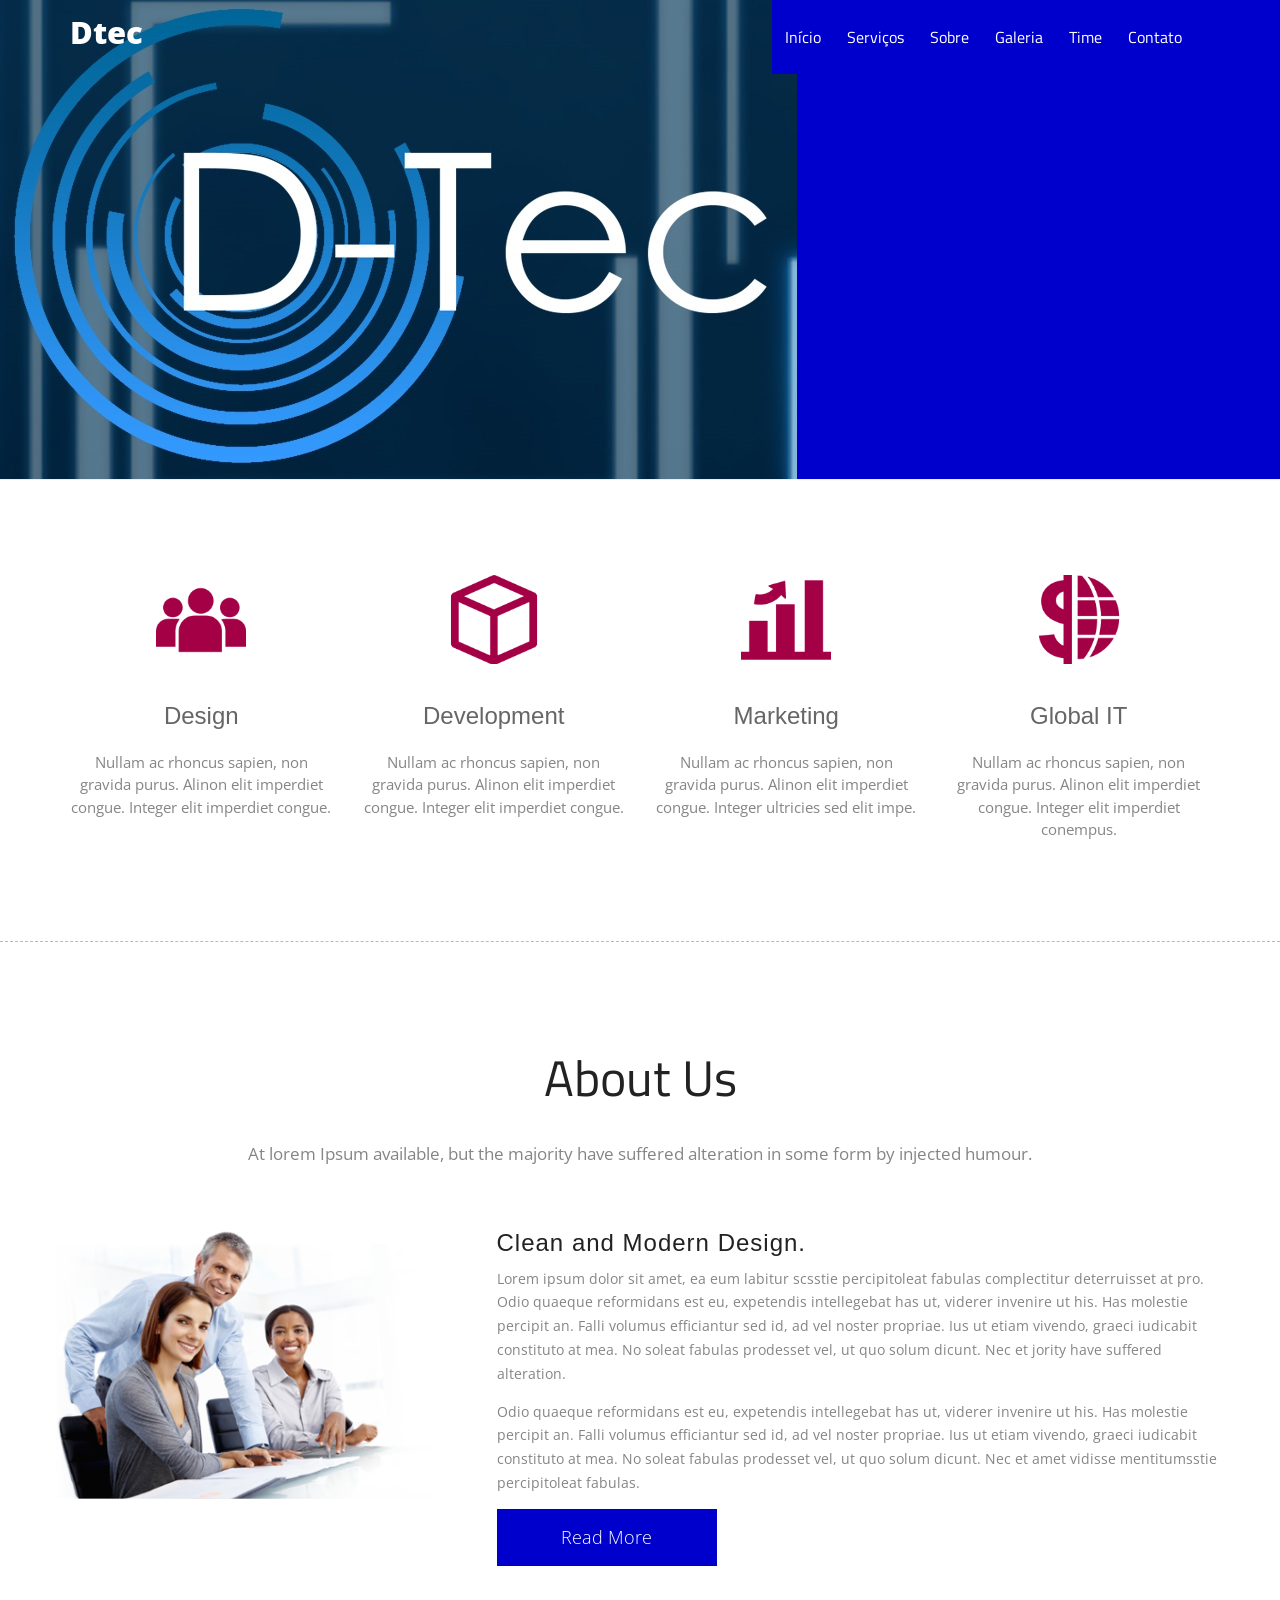
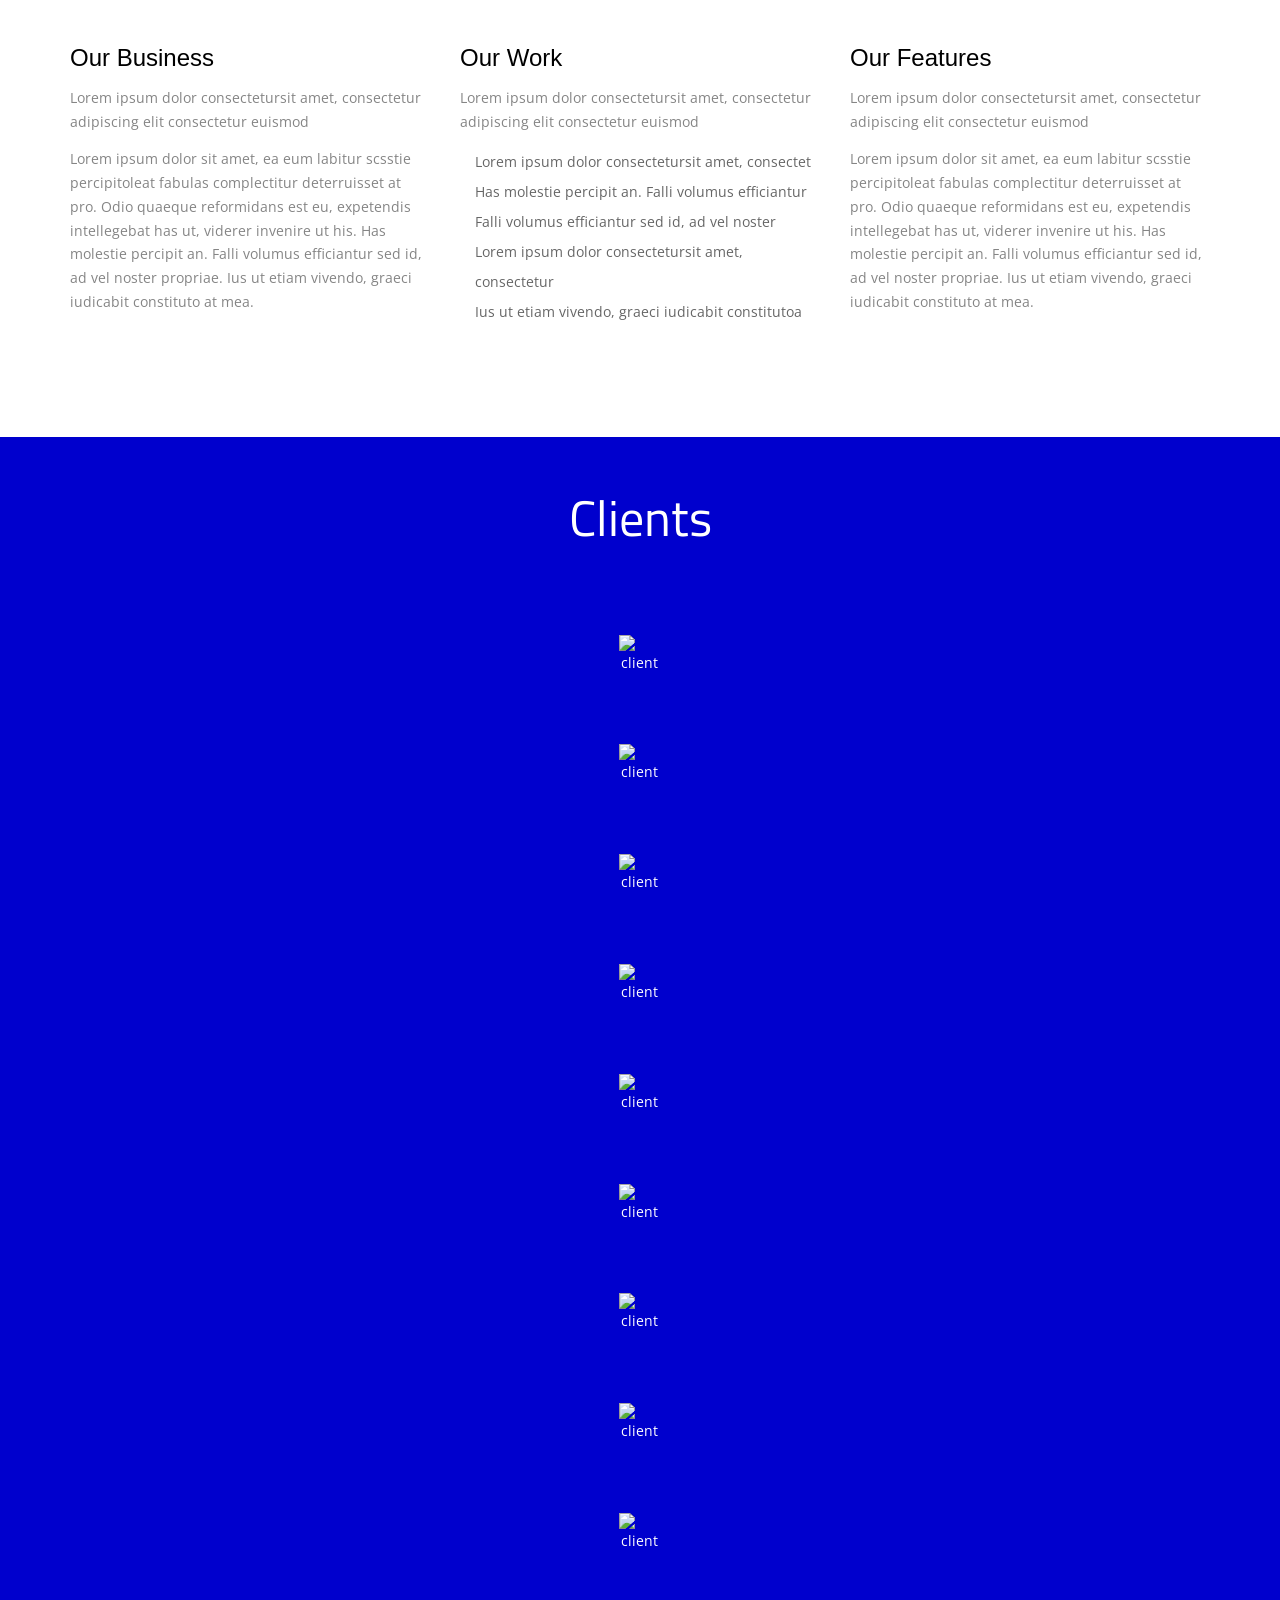
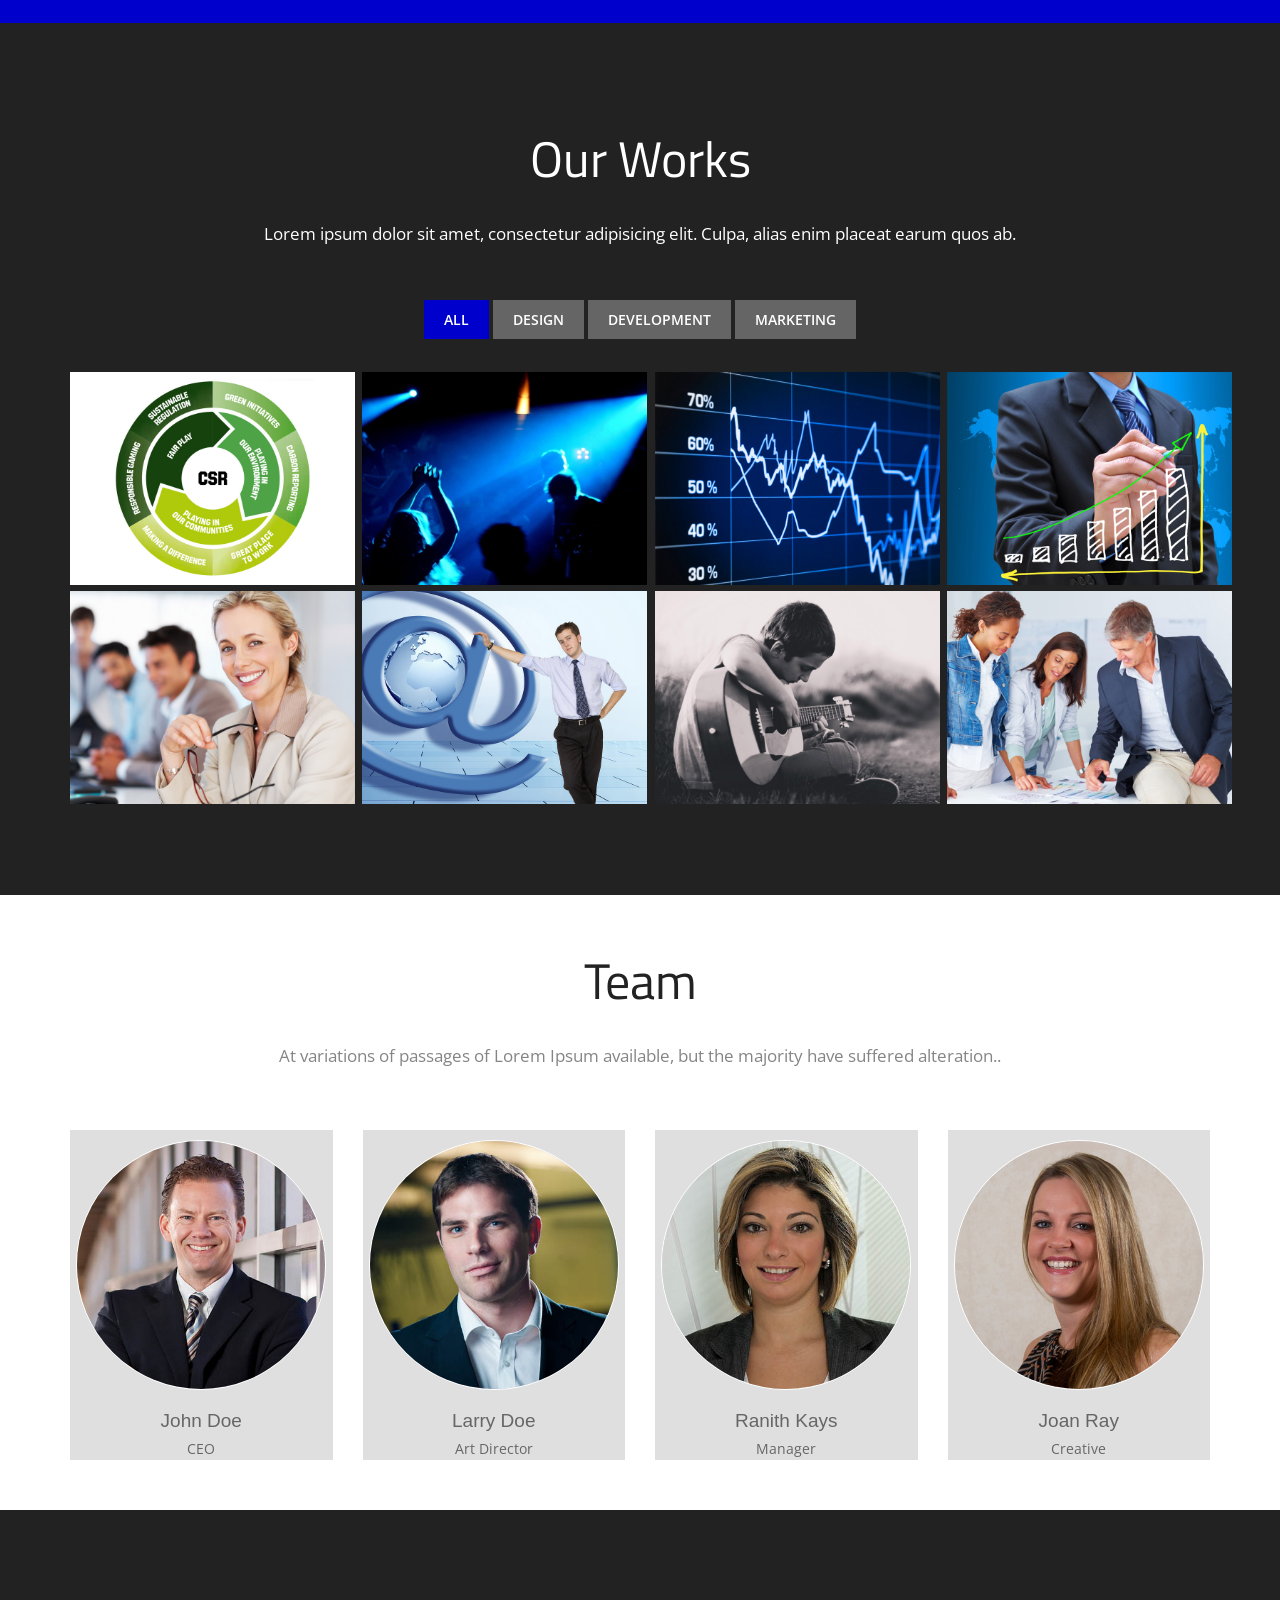
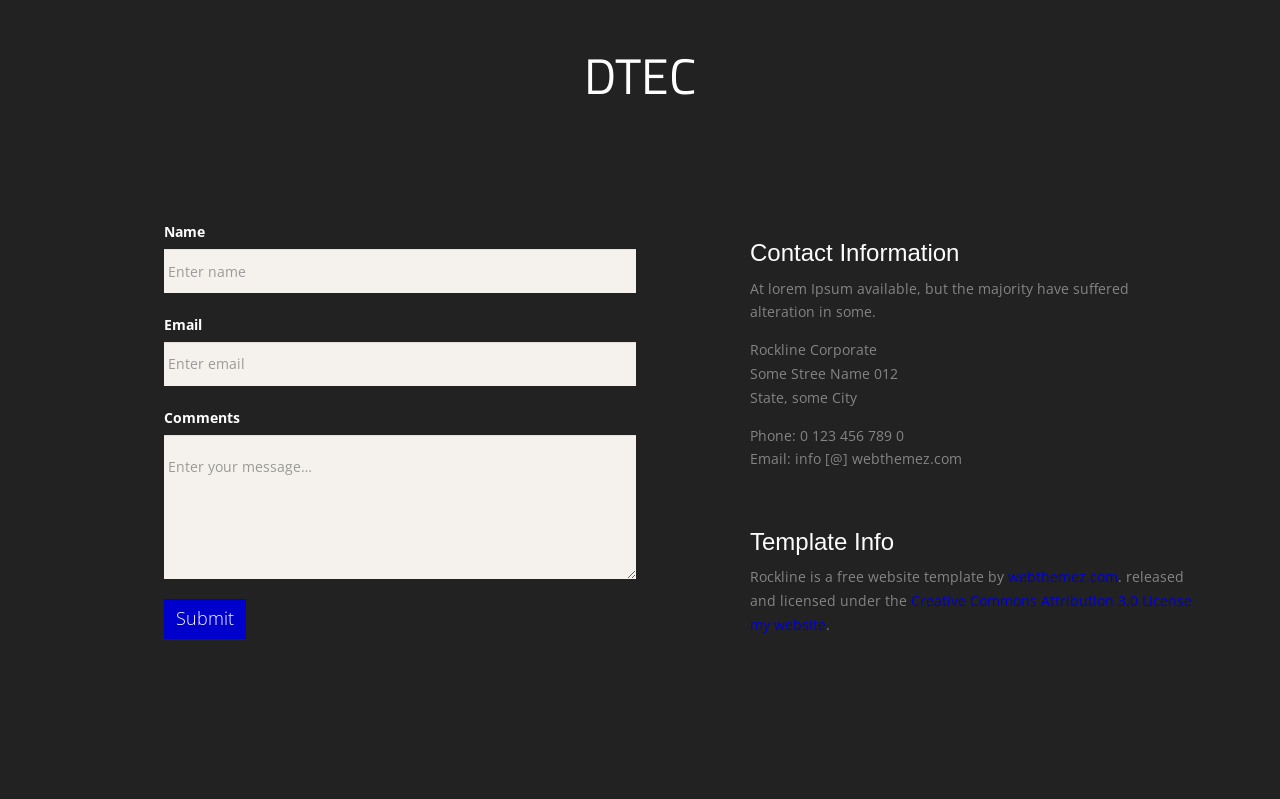
==== index.html @ e5eb0235 "novo site" ====
<!doctype html>
<!--[if IE 7 ]>    <html lang="en-gb" class="isie ie7 oldie no-js"> <![endif]-->
<!--[if IE 8 ]>    <html lang="en-gb" class="isie ie8 oldie no-js"> <![endif]-->
<!--[if IE 9 ]>    <html lang="en-gb" class="isie ie9 no-js"> <![endif]-->
<!--[if (gt IE 9)|!(IE)]><!-->
<html lang="en-gb" class="no-js">
<!--<![endif]-->
<head>
<meta charset="utf-8">
<meta name="viewport" content="width=device-width, initial-scale=1, maximum-scale=1">

<title>Dtec</title>
<meta name="description" content="">
<link rel="stylesheet" href="css/bootstrap.min.css" />
<link rel="stylesheet" type="text/css" href="css/isotope.css" media="screen" />
<link rel="stylesheet" href="js/fancybox/jquery.fancybox.css" type="text/css" media="screen" />
<link href="css/animate.css" rel="stylesheet" media="screen">
<link href="flexslider/flexslider.css" rel="stylesheet" />
<link href="js/owl-carousel/owl.carousel.css" rel="stylesheet">
<link rel="stylesheet" href="css/styles.css" />
<!-- Font Awesome -->
<link href="font/css/font-awesome.min.css" rel="stylesheet">
</head>

<body>
<header class="header">
  <div class="container">
    <nav class="navbar navbar-inverse" role="navigation">
      <div class="navbar-header">
        <button type="button" id="nav-toggle" class="navbar-toggle" data-toggle="collapse" data-target="#main-nav"> <span class="sr-only">Toggle navigation</span> <span class="icon-bar"></span> <span class="icon-bar"></span> <span class="icon-bar"></span> </button>
        <a href="#" class="navbar-brand scroll-top logo  animated bounceInLeft"><b><i>Dtec</i></b></a> </div>
      <div id="main-nav" class="collapse navbar-collapse">
        <ul class="nav navbar-nav" id="mainNav">
          <li class="active" id="firstLink"><a href="#home" class="scroll-link">Início</a></li>
          <li><a href="#services" class="scroll-link">Serviços</a></li>
          <li><a href="#aboutUs" class="scroll-link">Sobre</a></li>
          <li><a href="#work" class="scroll-link">Galeria</a></li>
          <li><a href="#team" class="scroll-link">Time</a></li>
          <li><a href="#contactUs" class="scroll-link">Contato</a></li>
        </ul>
      </div>
      <!--/.navbar-collapse--> 
    </nav>
    <!--/.navbar--> 
  </div>
  <!--/.container--> 
</header>
<!--/.header-->
<div id="#top"></div>
<section id="home">
  <div class="banner-container"> 
  <!-- Slider -->
        <div id="main-slider" class="flexslider">
            <ul class="slides">
              <li>
                <img src="images/dtec.jpg" alt="" class="imagem"/>
              </li>
            </ul>
        </div>
	<!-- end slider -->
  </div>
  <div class="container hero-text2">
  <h3>Lorem ipsum dolor sit amet, ea eum labitur scsstie percipitoleat<br/> fabulas complectitur deterruisset at pro</h3>
  </div>
</section>
<section id="services" class="page-section colord">
  <div class="container">
    <div class="row"> 
      <!-- item -->
      <div class="col-md-3 text-center"> <i class="circle"><img src="images/1.png" alt="" /></i>
        <h3>Design</h3>
        <p>Nullam ac rhoncus sapien, non gravida purus. Alinon elit imperdiet congue. Integer elit imperdiet congue.</p>
      </div>
      <div class="col-md-3 text-center"><i class="circle"> <img src="images/2.png" alt="" /></i>
        <h3>Development</h3>
        <p>Nullam ac rhoncus sapien, non gravida purus. Alinon elit imperdiet congue. Integer elit imperdiet congue.</p>
      </div>
      <div class="col-md-3 text-center"><i class="circle"> <img src="images/3.png" alt="" /></i>
        <h3>Marketing</h3>
        <p>Nullam ac rhoncus sapien, non gravida purus. Alinon elit imperdiet congue. Integer ultricies sed elit impe.</p>
      </div>
      <div class="col-md-3 text-center"><i class="circle"> <img src="images/4.png" alt="" /></i>
        <h3>Global IT</h3>
        <p>Nullam ac rhoncus sapien, non gravida purus. Alinon elit imperdiet congue. Integer elit imperdiet conempus.</p>
      </div>
      <!-- end:--> 
    </div>
  </div>
  <!--/.container--> 
</section>
<section id="aboutUs">
  <div class="container">
    <div class="heading text-center"> 
      <!-- Heading -->
      <h2>About Us</h2>
      <p>At lorem Ipsum available, but the majority have suffered alteration in some form by injected humour.</p>
    </div>
    <div class="row feature design">
      <div class="area1 columns right">
        <h3>Clean and Modern Design.</h3>
        <p>Lorem ipsum dolor sit amet, ea eum labitur scsstie percipitoleat fabulas complectitur deterruisset at pro. Odio quaeque reformidans est eu, expetendis intellegebat has ut, viderer invenire ut his. Has molestie percipit an. Falli volumus efficiantur sed id, ad vel noster propriae. Ius ut etiam vivendo, graeci iudicabit constituto at mea. No soleat fabulas prodesset vel, ut quo solum dicunt.
          Nec et jority have suffered alteration. </p>
        <p>Odio quaeque reformidans est eu, expetendis intellegebat has ut, viderer invenire ut his. Has molestie percipit an. Falli volumus efficiantur sed id, ad vel noster propriae. Ius ut etiam vivendo, graeci iudicabit constituto at mea. No soleat fabulas prodesset vel, ut quo solum dicunt.
          Nec et amet vidisse mentitumsstie percipitoleat fabulas. </p>
          <a href="#" class="btn">Read More</a> 
      </div>
      <div class="area2 columns feature-media left"> <img src="images/feature-img-1.png" alt="" width="100%"> </div>
    </div>
    <div class="row dataTxt">	
						<div class="col-md-4 col-sm-6">
							<h4>Our Business</h4>
							<p>Lorem ipsum dolor consectetursit amet, consectetur adipiscing elit consectetur euismod </p>
                            <p>Lorem ipsum dolor sit amet, ea eum labitur scsstie percipitoleat fabulas complectitur deterruisset at pro. Odio quaeque reformidans est eu, expetendis intellegebat has ut, viderer invenire ut his. Has molestie percipit an. Falli volumus efficiantur sed id, ad vel noster propriae. Ius ut etiam vivendo, graeci iudicabit constituto at mea.</p>
							
							<br>
						</div>
						
						<div class="col-md-4 col-sm-6">
							
							<h4>Our Work</h4>
							<p>Lorem ipsum dolor consectetursit amet, consectetur adipiscing elit consectetur euismod </p>
                            <ul class="listArrow">
								<li>Lorem ipsum dolor consectetursit amet, consectet</li>
								<li>Has molestie percipit an. Falli volumus efficiantur</li>
								<li>Falli volumus efficiantur sed id, ad vel noster</li>
								<li>Lorem ipsum dolor consectetursit amet, consectetur</li>
								<li>Ius ut etiam vivendo, graeci iudicabit constitutoa</li>
							</ul> 
							</div>
						
							<div class="col-md-4 col-sm-6">
							<h4>Our Features</h4>
							<p>Lorem ipsum dolor consectetursit amet, consectetur adipiscing elit consectetur euismod </p>
                            <p>Lorem ipsum dolor sit amet, ea eum labitur scsstie percipitoleat fabulas complectitur deterruisset at pro. Odio quaeque reformidans est eu, expetendis intellegebat has ut, viderer invenire ut his. Has molestie percipit an. Falli volumus efficiantur sed id, ad vel noster propriae. Ius ut etiam vivendo, graeci iudicabit constituto at mea.</p>
							
							<br>
						</div>
						
					</div>
  </div>
</section>
<section id="clients">
  <div id="demo" class="clients">
    <div class="container">
      <div class="heading text-center">
        <h2>Clients</h2>
      </div>
      <div class="row">
        <div class="col-md-12">
          <div class="customNavigation"> <a class="prev"><i class="fa fa-chevron-circle-left"></i></a> <a class="next"><i class="fa fa-chevron-circle-right"></i></a> </div>
          <div id="owl-demo" class="owl-carousel">
            <div class="item"> <span class="helper"> <img src="images/clients/client-1.png" alt="client" /></span> </div>
            <div class="item"> <span class="helper"> <img src="images/clients/client-2.png" alt="client" /></span> </div>
            <div class="item"> <span class="helper"> <img src="images/clients/client-3.png" alt="client" /></span> </div>
            <div class="item"> <span class="helper"> <img src="images/clients/client-4.png" alt="client" /></span> </div>
            <div class="item"> <span class="helper"> <img src="images/clients/client-5.png" alt="client" /></span> </div>
            <div class="item"> <span class="helper"> <img src="images/clients/client-6.png" alt="client" /></span> </div>
            <div class="item"> <span class="helper"> <img src="images/clients/client-7.png" alt="client" /></span> </div>
            <div class="item"> <span class="helper"> <img src="images/clients/client-8.png" alt="client" /></span> </div>
            <div class="item"> <span class="helper"> <img src="images/clients/client-9.png" alt="client" /></span> </div>
          </div>
        </div>
      </div>
    </div>
  </div>
</section>
<section id="work" class="page-section page">
  <div class="container text-center">
    <div class="heading">
      <h2>Our Works</h2>
      <p>Lorem ipsum dolor sit amet, consectetur adipisicing elit. Culpa, alias enim placeat earum quos ab.</p>
    </div>
    <div class="row">
      <div class="col-md-12">
        <div id="portfolio">
          <ul class="filters list-inline">
            <li> <a class="active" data-filter="*" href="#">All</a> </li>
            <li> <a data-filter=".photography" href="#">Design</a> </li>
            <li> <a data-filter=".branding" href="#">Development</a> </li>
            <li> <a data-filter=".web" href="#">Marketing</a> </li>
          </ul>
          <ul class="items list-unstyled clearfix animated fadeInRight showing" data-animation="fadeInRight" style="position: relative; height: 438px;">
            <li class="item branding" style="position: absolute; left: 0px; top: 0px;"> <a href="images/work/1.jpg" class="fancybox"> <img src="images/work/1.jpg" alt="">
              <div class="overlay"> <span>Etiam porta</span> </div>
              </a> </li>
            <li class="item photography" style="position: absolute; left: 292px; top: 0px;"> <a href="images/work/2.jpg" class="fancybox"> <img src="images/work/2.jpg" alt="">
              <div class="overlay"> <span>Lorem ipsum</span> </div>
              </a> </li>
            <li class="item branding" style="position: absolute; left: 585px; top: 0px;"> <a href="images/work/3.jpg" class="fancybox"> <img src="images/work/3.jpg" alt="">
              <div class="overlay"> <span>Vivamus quis</span> </div>
              </a> </li>
            <li class="item photography" style="position: absolute; left: 877px; top: 0px;"> <a href="images/work/4.jpg" class="fancybox"> <img src="images/work/4.jpg" alt="">
              <div class="overlay"> <span>Donec ac tellus</span> </div>
              </a> </li>
            <li class="item photography" style="position: absolute; left: 0px; top: 219px;"> <a href="images/work/5.jpg" class="fancybox"> <img src="images/work/5.jpg" alt="">
              <div class="overlay"> <span>Etiam volutpat</span> </div>
              </a> </li>
            <li class="item web" style="position: absolute; left: 292px; top: 219px;"> <a href="images/work/6.jpg" class="fancybox"> <img src="images/work/6.jpg" alt="">
              <div class="overlay"> <span>Donec congue </span> </div>
              </a> </li>
            <li class="item photography" style="position: absolute; left: 585px; top: 219px;"> <a href="images/work/7.jpg" class="fancybox"> <img src="images/work/7.jpg" alt="">
              <div class="overlay"> <span>Nullam a ullamcorper diam</span> </div>
              </a> </li>
            <li class="item web" style="position: absolute; left: 877px; top: 219px;"> <a href="images/work/8.jpg" class="fancybox"> <img src="images/work/8.jpg" alt="">
              <div class="overlay"> <span>Etiam consequat</span> </div>
              </a> </li>
          </ul>
        </div>
      </div>
    </div>
  </div>
</section>
<section id="team" class="page-section">
  <div class="container">
    <div class="heading text-center"> 
      <!-- Heading -->
      <h2>Team</h2>
      <p>At variations of passages of Lorem Ipsum available, but the majority have suffered alteration..</p>
    </div>
    <!-- Team Member's Details -->
    <div class="team-content">
      <div class="row">
        <div class="col-md-3 col-sm-6 col-xs-6"> 
          <!-- Team Member -->
          <div class="team-member pDark"> 
            <!-- Image Hover Block -->
            <div class="member-img"> 
              <!-- Image  --> 
              <img class="img-responsive" src="images/photo-1.jpg" alt=""> </div>
            <!-- Member Details -->
            <h4>John Doe</h4>
            <!-- Designation --> 
            <span class="pos">CEO</span>
            <div class="team-socials"> <a href="#"><i class="fa fa-facebook"></i></a> <a href="#"><i class="fa fa-google-plus"></i></a> <a href="#"><i class="fa fa-twitter"></i></a> </div>
          </div>
        </div>
        <div class="col-md-3 col-sm-6 col-xs-6"> 
          <!-- Team Member -->
          <div class="team-member pDark"> 
            <!-- Image Hover Block -->
            <div class="member-img"> 
              <!-- Image  --> 
              <img class="img-responsive" src="images/photo-2.jpg" alt=""> </div>
            <!-- Member Details -->
            <h4>Larry Doe</h4>
            <!-- Designation --> 
            <span class="pos">Art Director</span>
            <div class="team-socials"> <a href="#"><i class="fa fa-facebook"></i></a> <a href="#"><i class="fa fa-google-plus"></i></a>  </div>
          </div>
        </div>
        <div class="col-md-3 col-sm-6 col-xs-6"> 
          <!-- Team Member -->
          <div class="team-member pDark"> 
            <!-- Image Hover Block -->
            <div class="member-img"> 
              <!-- Image  --> 
              <img class="img-responsive" src="images/photo-3.jpg" alt=""> </div>
            <!-- Member Details -->
            <h4>Ranith Kays</h4>
            <!-- Designation --> 
            <span class="pos">Manager</span>
            <div class="team-socials"> <a href="#"><i class="fa fa-facebook"></i></a> <a href="#"><i class="fa fa-google-plus"></i></a> <a href="#"><i class="fa fa-twitter"></i></a> </div>
          </div>
        </div>
        <div class="col-md-3 col-sm-6 col-xs-6"> 
          <!-- Team Member -->
          <div class="team-member pDark"> 
            <!-- Image Hover Block -->
            <div class="member-img"> 
              <!-- Image  --> 
              <img class="img-responsive" src="images/photo-4.jpg" alt=""> </div>
            <!-- Member Details -->
            <h4>Joan Ray</h4>
            <!-- Designation --> 
            <span class="pos">Creative</span>
            <div class="team-socials"> <a href="#"><i class="fa fa-facebook"></i></a> <a href="#"><i class="fa fa-google-plus"></i></a> <a href="#"><i class="fa fa-twitter"></i></a> </div>
          </div>
        </div>
      </div>
    </div>
  </div>
  <!--/.container--> 
</section>
<section id="contactUs" class="contact-parlex">
  <div class="parlex-back">
    <div class="container">
      <div class="row">
        <div class="heading text-center"> 
          <!-- Heading -->
          <h2>DTEC</h2>
          <p></p>
        </div>
      </div>
      <div class="row mrgn30">
          <div class="col-sm-7">
            <div class="form-group">
              <label for="name">Name</label>
              <input type="text" class="form-control" name="name" id="name" placeholder="Enter name" title="Please enter your name (at least 2 characters)">
            </div>
            <div class="form-group">
              <label for="email">Email</label>
              <input type="email" class="form-control" name="email" id="email" placeholder="Enter email" title="Please enter a valid email address">
            </div>
            <div class="form-group">
              <label for="comments">Comments</label>
              <textarea name="comment" class="form-control" id="comments" cols="3" rows="5" placeholder="Enter your message…" title="Please enter your message (at least 10 characters)"></textarea>
              <button name="submit" type="submit" class="btn btn-lg btn-primary" id="submit">Submit</button>
            </div>
            <div class="result"></div>
          </div>
         <aside class="col-md-5">

            <h3>Contact Information</h3>

            <p>At lorem Ipsum available, but the majority have suffered alteration in some.</p>

            <p>
            Rockline Corporate <br />
            Some Stree Name 012 <br />
            State, some City
            </p>

            <p>
            Phone: 0 123 456 789 0 <br />
            Email: info [@] webthemez.com
            </p><br />

            <h3>Template Info</h3>

            <p>Rockline is a free website template by <a href="http://www.webthemez.com/">webthemez.com</a>.  
		      released and licensed under the <a href="http://creativecommons.org/licenses/by/3.0/" rel="license">
		      Creative Commons Attribution 3.0 License</a> 
		      <a href="http://www.webthemez.com/">my website</a>.
            </p>

         </aside>
      </div>
    </div>
  </div>
</section>
<a href="#top" class="topHome"><i class="fa fa-chevron-up fa-2x"></i></a> 

<!--[if lte IE 8]><script src="//ajax.googleapis.com/ajax/libs/jquery/1.11.0/jquery.min.js"></script><![endif]--> 
<script src="js/modernizr-latest.js"></script> 
<script src="js/jquery-1.8.2.min.js" type="text/javascript"></script> 
<script src="js/bootstrap.min.js" type="text/javascript"></script> 
<script src="js/jquery.isotope.min.js" type="text/javascript"></script> 
<script src="js/fancybox/jquery.fancybox.pack.js" type="text/javascript"></script> 
<script src="js/jquery.nav.js" type="text/javascript"></script> 
<script src="http://maps.google.com/maps/api/js?sensor=true" type="text/javascript"></script>
<script src="js/gmaps.js"></script>
<script src="js/jquery.fittext.js"></script> 
<script src="js/waypoints.js"></script> 
<script src="flexslider/jquery.flexslider.js"></script>
<script src="js/custom.js" type="text/javascript"></script> 
<script src="js/owl-carousel/owl.carousel.js"></script>
</body>
</html>
---- css/styles.css ----
/*
Author URI: http://webthemez.com/
*/

@import url(http://fonts.googleapis.com/css?family=Open+Sans:400,700,600);
@import url(http://fonts.googleapis.com/css?family=Titillium+Web:400,700);
* {
	margin: 0;
	padding: 0;
	font-family: 'Open Sans', sans-serif;
}
body {
	height: 100%;
	font-family: 'Open Sans', sans-serif;
	font-size: 14px;
	line-height: 1.7;
	color: #666666;
	-webkit-font-smoothing: antialiased;
	-webkit-text-size-adjust: 100%;
	background: #fff;
	transition: all 0.3s linear;
	-webkit-transition: all 0.3s linear;
	-moz-transition: all 0.3s linear;
	-o-transition: all 0.3s linear;
}

.imagem{
	background: url(../imagens/corpo/imagen.jpg) no-repeat center center;
	-webkit-background-size: 100% 100%;
	-moz-background-size: 100% 100%;
	-o-background-size: 100% 100%;
	background-size: 100% 100%;
  }
  
::selection {
	color: #fff;
	background: #0000cd;
}

::-moz-selection {
 color: #fff;
 background: #0000cd;
}
p {
	color: #858585;
	margin: 0 0 1em !important;
}
h1, h2, h3, h4, h5, h6 {
	font-family:36px 'Open Sans', sans-serif;
}
.fitImage {
	max-width: 100%;
	vertical-align: middle;
	display: inline-block;
}
.animated {
	/* -webkit-animation-duration: 1s; */
	animation-duration: 1s;
	-webkit-animation-delay: 0s;
	animation-delay: 0s;
}
.mcbook {
	opacity: 0;
}
.show {
	opacity: 1;
}
.pDark p {
	color: #6D6D6D;
}
h6{
	font-size:14px;
}
.dataTxt ul li{
	list-style:none;
	line-height:30px;
}
.listArrow li{
background: url('../images/links-arrow.png') 0px 12px no-repeat;
padding-left:15px;
}
.progress {
height: 6px;
border-radius:0px;
}
.progress .progress-bar.progress-bar-red {
background: #0000cd;
}
.progress .progress-bar.progress-bar-green {
background: #51D4B6;
}
.progress .progress-bar.progress-bar-lblue {
background: #9FDE32;
}
.feature a {
display: inline-block;
font-size: 18px;
color: #fff;
background: #0000cd;
margin-right: 20px;
width: 220px;
text-align: center;
line-height: 41px;
/* border-radius: 10px; */
}
#services img{
	width:100%;
}
#services .circle{ 
display: inline-block;
background: transparent;
overflow: hidden; 
    -webkit-transition: all 1s ease; /* Safari and Chrome */
    -moz-transition: all 1s ease; /* Firefox */
    -o-transition: all 1s ease; /* IE 9 */
    -ms-transition: all 1s ease; /* Opera */
    transition: all 1s ease;
        max-width: 100%;
}
#services .col-md-3:hover .circle { 
	-webkit-transform:scale(1.25); /* Safari and Chrome */
    -moz-transform:scale(1.25); /* Firefox */
    -ms-transform:scale(1.25); /* IE 9 */
    -o-transform:scale(1.25); /* Opera */
     transform:scale(1.25);
}
.pDark h3 {
	color: #BEBEBE;
}
.btn {
	color:#fff;
	background: #0000cd;
}
.btn:hover {
	 color:#fff !important;
	background:#DB005E;
}
 
.btn{
display: inline-block;
padding: 8px 12px;
	}
.btn, .form-control, .team-socials i {
	border-radius: 0px !important;
}
.form-group {
	margin: 0 auto;
	margin-bottom: 15px;
	width: 75%;
}
.form-control {
	border: none;
	padding: 22px 4px;
	outline: none;
	color: #5A5A5A;
	margin: 0;
	width: 210px;
	max-width: 100%;
	display: block;
	margin-bottom: 20px;
	background: #F5F2ED;
	font-size: inherit;
	border-radius: 0px !important;
	width: 99%;
}
.button-outline {
	-webkit-font-smoothing: antialiased;
	display: inline-block;
	vertical-align: middle;
	zoom: 1;
	color: #fff;
	padding: 10px 25px;
	border: 2px solid #fff;
	border-radius: 0px;
	font-size: 16px;
	font-weight: 400;
	background: rgba(255,255,255,0.15);
}
.button-outline:hover {
	color: #fff;
	background: rgba(255,255,255,0.35);
}
a {
	color: #0000cd;
	text-decoration: none;
	text-shadow: none;
	-webkit-transition: all 0.2s linear;
	-moz-transition: all 0.2s linear;
	-ms-transition: all 0.2s linear;
	-o-transition: all 0.2s linear;
	transition: all 0.2s linear;
}
a:hover {
	color:#E90E6C;
	text-decoration: none;
}
.btn {
	border: 0px;
	border-radius: 0px;
}
.btn-primary {
	background: #0000cd;
}
.form-control {
	border-radius: 0px;
}
.mrgn30 {
	margin: 30px 0;
}
.copyright {
color: #6D6D6D;
background: #000000;
padding: 20px 0;
border-top: 1px solid #1D1D1D;
}
#home{
background: #0000cd;
}
#top {
	position: relative;
}
.topHome {
	position: fixed;
	bottom: 20px;
	right: 20px;
	z-index: 5;
}
.topHome:hover{
color:#F89F9F;	
	}
.navbar-inverse .navbar-nav > .active {
background: #0000cd;
}
/*  Sliders
==================================== */
 
.flex-direction-nav .flex-prev{
left:0px; 
}
.flex-direction-nav .flex-next{ 
right:0px;
}
.flex-caption {zoom: 1;
bottom: 35px; background-color: rgba(0, 0, 0, 0.7); color: #fff; margin: 0; padding: 25px 25px 25px 30px; position: absolute; left: 0px;
right:0px; bottom:0px;}
.flex-caption h3 {color: #fff; letter-spacing: 1px; margin-bottom: 8px; text-transform: uppercase; text-align:center;}
.flex-caption p {margin: 0 0 15px; text-align:center;}	
/* Header 
----------------------------------------------*/
#section-top {
	background: #4E4E4E;
}
#section-top ul {
	margin: 0;
	padding: 0;
	list-style: none;
	float: right;
}
#section-top ul li {
	display: inline-block;
}
#section-top ul li a {
	border-radius: 2px;
	display: inline-block;
	height: 35px;
	line-height: 35px;
	width: 35px;
	text-align: center;
}
#section-top .region-top-first {
	float: right;
}
.header {
	position: fixed;
	width: 100%; 
	z-index: 100;
	border-radius: 0;
	top: 0px;  
	background:transparent;
}
.addBg {
	background: rgba(5, 5, 5, 0.94);
	transition: all 0.3s linear;
	-webkit-transition: all 0.3s linear;
	-moz-transition: all 0.3s linear;
	-o-transition: all 0.3s linear;
}
.navbar-inverse {
	background: transparent;
}
.navbar-inverse .navbar-toggle {
	background-color: #0000cd;
}
.navbar-inverse .navbar-toggle .icon-bar {
/*background-color: #0000cd;*/
;
}
.navbar-inverse .navbar-toggle:hover, .navbar-inverse .navbar-toggle:focus {
	background: #0000cd;
}
.navbar-inverse .navbar-nav > li > a:hover, .navbar-inverse .navbar-nav > li > a:focus {
	color: #fff;
}
.navbar-inverse .navbar-toggle:hover .icon-bar {
	background: #fff;
}
.navbar-toggle {
}
.hero-text {
	color: #676e73;
	width: 83%;
	text-align: center;
	margin: 23% auto 24px auto;
	font-family: 'Titillium Web', sans-serif;
}
.hero-text p {
	font-family: 'Titillium Web', sans-serif;
	padding: 0;
	margin: 12px 8% 0;
	text-shadow: 0px 1px 2px rgba(0, 0, 0, .2);
}
/*.carousel-inner*/
#myCarousel {
	margin-top: 50px;
	border-bottom: 4px solid #0000cd;
}
.carousel-inner > .item {
}
.carousel-caption {
	padding: 0px;
	bottom: 40%;
	display: block;
	height: 80px;
}
.carousel-caption h1 {
	font-size: 45px;
	padding: 10px 15px;
	background: rgba(128, 180, 33, 0.80);
	color: #FFFFFF;
	text-shadow: none;
	font-weight: bold;
	display: inline-block;
}
.carousel-caption h3 {
	font-size: 30px;
	color: #1C4604;
	font-weight: bold;
	text-shadow: #fff 1px 1px 1px;
}
.actionPanel {
	padding: 25px 0;
	background: #0000cd;
}
.actionPanel h3 {
	margin: 0px;
}
.circle {
	background: #fff;
	height: 90px;
	width: 90px;
	border-radius: 0px;
	color: #0000cd;
	line-height: 90px !important;
}
#section-strapline {
	background: #f00bfff;
	line-height: 42px;
	clear: both;
}
/*----Nav ----*/
.header .navbar-brand {
	float: left; 
	line-height: 18px;
	height: 50px;/*color:#0000cd;*/
}
.navbar-brand b {
	color: #0000cd;
	font-family: 'Titillium Web', sans-serif;
	font-weight: 900;
}
.navbar-brand b i {
	color: #fff;
	font-style: normal;
}
.logo {
	font-size: 2.2em;
	text-shadow: none;
	margin: 8px 0 0 0;
}
.logo:hover {
	color: #5A5A5A;
}
.header .navbar {
	margin: 0;
	background: transparent;
	border: 0;
}
.hero-text2{
	padding:30px 0;
	text-align:center;	
	display:none;
}
.hero-text2 h3{
	font-size: 25px;
	color: #fff;
	line-height: 36px; 
	text-align: center
}
.navbar-inverse .navbar-nav > li > a {
	color: #fff;
	font-size: 1.2em;
	line-height: normal;
	margin: 17px;
	padding: 6px 0px !important;
	border-radius: 5px;
	font-family: 'Titillium Web', sans-serif;
	font-weight: 400;
}
.navbar-inverse .navbar-nav > .active > a, .navbar-inverse .navbar-nav > .active > a:hover, .navbar-inverse .navbar-nav > .active > a:focus {
	color: #fff;
	background: none; 
	border-radius: 0px;
}
.navbar-inverse .navbar-nav > .active {
}
.navbar-nav > li:hover > a {
	color: #fff;
}
.header .navbar-nav > li > a {
	padding: 25px 18px;
}
.page-section {
	width: 100%;
	height: auto;
	padding: 35px 0;
}
.noPadd {
	padding: 0;
}
.page-section h1 {
	font-size: 3.5em;
	margin: 90px 0 30px;
	line-height: 1.2em;
}
.page-section h1 span {
	font-weight: 200;
}
.page-section h2 {
	color: #0000cd;
}
.page-section p {
	font-size: 15px;
	line-height: 1.5em;
}
.darkBg {
	background: #000;
}
.darkBg .fa {
	color: #0000cd;
}
#map {
display: block;
height: 486px;
width: 100%;
background-color: #F6F4EF;
}
/*--- Banner ----*/
.banner-container {
	width: 100%;
	position: relative;
	padding: 0px;
	box-shadow: 0px 0px 1px rgba(0,0,0,0.4);
	/*background: url("../images/banner-bg.jpg") no-repeat;*/
	background-size: 100% 100%;
	background-size: cover;
	position: relative;  
}
.banner-container:before {
position: absolute;
width: 100%; 
z-index: 1; 
content: '';
height: inherit;
top: 75px;
bottom: 0px;
}
.banner-container > img {
	width: 100%;
}
.banner-content {
	position: absolute;
	z-index: 3;
	top: 0px;
	left: 0px;
	right: 0px;
}
.hero-text h1 {
	color: #fff;
	font-size: 6.5em;
	margin: 2% 0 30px;
	line-height: 50px;  
	font-size: 48px;
	margin: 37px 0 13px; 
}
.hero-text p {
	font-size: 1.6em;
	color: #fff;
	font-style: normal; 
	text-shadow: 1px 1px 1px #8F8F8F;
}
.arrow-link {
display: inline-block;
font-size: 32px;
height: 50px;
line-height: 38px;
overflow: hidden;
text-align: center;
vertical-align: top;
width: 50px;
border: 4px solid #fff;
border-radius: 50%;
}
a.arrow-link {
	color: #fff;
}
a.arrow-link i{
font-size:28px;
}
a.arrow-link:hover {
	color: #fff;
}
.colord { 
}
.colord p { 
}
.colord h3 {  
line-height: 50px;
}
.hero-button {
	text-align: center;
	background: rgba(255, 255, 255, 0.36);
	border: 1px solid #fff;
	padding: 20px;
	display: inline-block;
	margin: 0 auto;
	clear: left;
	width: auto;
}
.hero-img {
	text-align: center;
	margin: 124px auto 24px auto;
}
.da-slider {
	margin: 0 auto !important;
}
.heading h2 {
	color: #222;
	font-family: 'Titillium Web', sans-serif;
	text-transform:capitalize !important;
	font-weight: normal !important;
	padding:0 0 25px !important;
}
#contactUs .heading h2 {
	color: #fff;
}
.sub-heading {
	padding: 15px 0;
}
.sub-heading h2 {
	font-size: 18px;
	margin: 15px 0 8px !important;
}
.sub-heading p {
	color: #5A5A5A;
}
.heading {
	padding: 3px 10px;
	padding-bottom: 15px;
	margin-bottom: 30px;
	display: block;
}
.heading p {
	font-size: 1.2em;
}
.pdingBtm30 {
	padding-bottom: 30px;
}
.da-arrows span:after {
	width: 25px;
	height: 37px;
}
.da-arrows span {
	position: absolute;
	top: 50%;
	height: 34px;
	width: 34px;
	border-radius: 60px;
	background: none;
}
.da-dots span {
	display: inline-block;
	position: relative;
	width: 16px;
	height: 16px;
	border-radius: 50%;
	background: rgba(255, 255, 255, 0.13);
	margin: 3px;
	cursor: pointer;
	box-shadow: 1px 1px 1px rgba(0,0,0,0.1) inset, 1px 1px 1px rgba(255,255,255,0.1);
	border: 2px solid #0000cd;
}
img, video, iframe, embed, object {
	max-width: 100%;
	height: auto;
}
/* Features
    -------------------------------------------------*/
#aboutUs { 
	padding-top: 35px;
	padding-bottom: 25px;
	overflow: hidden;
	background: #FFFFFF; 
border-top: 1px dashed rgba(163, 0, 70, 0.35);
}
#aboutUs .feature {
	margin-top: 30px;
	margin-bottom: 54px;
}
#aboutUs .right {
	padding-left: 32px;
	float: right;
}
#aboutUs .left {
	padding-right: 32px;
	float: left;
}
#aboutUs h3 {
	font: 22px; 
	letter-spacing: 1px;
	color: #222;
	margin-top:0px;
}
.dataTxt h4 {
font-size: 24px; 
line-height: 36px;
color:#000;
}
.fluid-video-wrapper {
	margin-top: 18px;
}
#aboutUs .left {
	padding-right: 32px;
	float: left;
}
#aboutUs .right {
	float: right;
}
.row .area1 {
	width: 65%;
}
.row .area2 {
	width: 35%;
}
/* Services
    -------------------------------------------------*/
.grid .text-content {
	padding-left: 35%;
}
.grid .text-content {
	display: block;
	padding-left: 19%;
	padding-right: 8%;
}
.grid .grid-item {
}
.grid .text-content h5 {
	font-weight: bold;
}
.grid .grid-item .item-content {
	display: block;
	outline: none;
	text-decoration: none;
	padding: 20px 0;
}
.item-content .fa {
	position: absolute;
	color: #646464;
	font-size: 4.5em;
	top: 36px;
}
/* Team
    ---------------------------------------------------*/
.team-member {
	margin-bottom: 15px;
}
.member-img {
	overflow: hidden; 
	padding: 5px;
	position:relative;
}
.team-member .member-img img {
	max-width: 250px;
	margin: 0 auto;
border-radius: 50%;
border: 1px solid #fff;
}
.team-member h4 {
	font-size: 19px;
	line-height: 32px;
	margin: 10px 0 0;
	text-align: center;
}
.team-member .pos {
	display: block;
	margin: 0;
	text-align: center;
}
.team-member .contact a {
	padding: 0 8px;
}
.team-socials {
	position:absolute;
	bottom:70px;
	left:0px;
	right:0px;
}
.team-socials a {
	background: white;
	padding: 7px 0;
	margin: 2px;
}
#contactUs {
 background:#222; 
}
#contactUs .btn {
	border-radius: 0px !important;
	background: #0000cd;
}
.descrition {
	min-height: 90px;
	/*text-align: center;*/
    /*border-bottom: 1px solid #dadde2;*/
	padding: 5px 15px;
}
.team-member {
	padding-top: 5px;
	background: #DFDFDF
}
.team-socials {
	margin: 111px 0;
	opacity: 0;
	text-align: center;
}
.team-member:hover .team-socials {
	opacity: 1;
	-webkit-transition: all 1s ease;
	-moz-transition: all 1s ease;
	-ms-transition: all 1s ease;
	-o-transition: all 1s ease;
	transition: all 1s ease;
}
.team-socials i {
	width: 35px;
	height: 35px;
	position: relative;
	display: inline-block;
	text-align: center;
	font-size: 18px;
}
ul.plan.plan2.featured .plan-name {
background: #0000cd;
}
/* --Portfolio----- */
#work {
	background: #222;
	color: #fff;
}
#work h2 {
	color: #fff !important;
}
#work p {
	color: #fff;
}
#portfolio {
	width: 100%
}
#portfolio .filters {
	margin-bottom: 40px
}
#portfolio .filters li {
padding:0px;
margin:0px;
}
#portfolio .filters li a {
	color: #999;
	font-weight: 600;
	text-transform: uppercase;
	background: rgb(101, 101, 101);
padding: 10px 20px;
margin: 0px;
}
#portfolio .filters li a, #portfolio .filters li a:hover, #portfolio .filters li a:focus {
	color: #fff;
	border:none;
}
#portfolio .filters li a.active {
	color: #fff !important;
background: #0000cd; 
}
#portfolio .items {
	margin-bottom: 0
}
#portfolio .items li {
	position: relative;
	float: left;
	width: 25%;
	overflow: hidden;
}
#portfolio .items li a img {
	width: 100%;
	-webkit-transition: all 0.3s ease-in-out;
	-moz-transition: all 0.3s ease-in-out;
	-o-transition: all 0.3s ease-in-out;
	transition: all 0.3s ease-in-out;
}
#portfolio .items li a .overlay {
	position: absolute;
	top: 0;
	left: 0;
	width: 100%;
	height: 100%;
	background-color: #000;
	background-color: rgba(163, 0, 70, 1);
	-webkit-transition: all 0.3s ease-in-out;
	-moz-transition: all 0.3s ease-in-out;
	-o-transition: all 0.3s ease-in-out;
	transition: all 0.3s ease-in-out;
	opacity: 0;
}
#portfolio .items li a .overlay span {
	color: #FFF;
	position: absolute;
	height: 50px;
	top: 50%;
	left: 0px;
	right: 0px;
	margin-top: -25px;
	line-height: 50px;
	background: url('../images/zoom.png') top center no-repeat;
	padding: 17px 0;
}
#portfolio .items li a:hover .overlay {
	opacity: 1
}
#portfolio .items li a:hover img {
	-webkit-transform: scale(1.1);
	-moz-transform: scale(1.1);
	-ms-transform: scale(1.1);
	-o-transform: scale(1.1);
	transform: scale(1.1);
}
nav#filter {
	margin-bottom: 1.5em;
}
nav#filter li {
	display: inline-block;
	margin: 0 0 0 5px;
}
nav#filter a {
	padding: 4px 12px;
	line-height: 20px;
	border: 1px solid #0000cd;
	text-decoration: none;
}
.current {
	background: #0000cd;
	color: #fff;
} 
.page-section.intro {
	min-height: 600px;
}
.btn {
	font-weight: 200;
}
.btn-dark {
	background: #444;
	color: #fff;
}
.btn-dark:hover {
	background: #000;
	color: #fff;
}
.back-to-top {
	display: inline-block;
	clear: both;
	background: #fff;
	color: #333;
	padding: 0 10px 5px;
	margin: 20px 0 0;
	text-shadow: none;
}
.back-to-top:hover {
	background: #333;
	color: #fff;
	text-decoration: none;
}
hr {
	border-color: #ddd;
}
body {
	margin: 0;
	font-family: Arial, sans-serif;
}
#navigation {
	position: fixed;
	top: 0;
	right: 0;
	margin: 0;
	padding: 0;
	width: 200px;
	background: #ffffff;
	box-shadow: 0 10px 10px -10px #000000;
}
#navigation > li {
	margin: 0;
	padding: 0;
	list-style: none;
}
#navigation > li > a {
	margin: 1px;
	color: #000000;
	background: #cccccc;
	display: block;
	padding: 5px;
	text-decoration: none;
	transition: all 400ms;
}
#navigation > li > a.current,  #navigation > li:hover > a {
	background: #999999;
}

.pageSection {
	min-height: 600px;
	padding: 20px;
	background: #dddddd;
}
.pageSection:nth-child(odd) {
	background: #eeeeee;
}
.socialIcons li {
	list-style: none;
	display: inline;
	margin-right: 6px;
}
footer {
	border-top: 1px solid #303030;
	padding: 45px 0;
	background: #fff;
}
.social a:hover {
	color: #000;
}
.social a {
	font-size: 32px;
	margin: 0 10px;
	color: #0000cd;
}
.contact ul li {
	margin-bottom: 10px;
}
.contact ul li i {
	margin-right: 15px;
}
/*Clients*/
.clients #owl-demo .item {
	background: none;
}
.clients .helper {
	display: inline-block;
	height: 100%;
	vertical-align: middle;
}
.clients .helper img {
	vertical-align: middle;
	max-height: 70px;
	max-width: 80%;
}
.clients .helper:hover {
	cursor: e-resize;
}
.clients .customNavigation > a {
	font-size: 25px;
	cursor: pointer;
	margin: 0px 5px;
}
.portfolio-item img:hover {
	width: 110%;
	height: 110%;
}
footer{
	background: #060606;
}
footer h4{
font-size:24px;	
padding-bottom:12px;
}
footer .col ul {
margin: 0;
padding: 0;
list-style: none;
}
footer .col ul li, footer .col p {
font-size: 14px;
}
footer .col.col-social-icons i {
width: 40px;
height: 40px;
display: inline-block;
padding: 10px;
margin-right: 10px;
margin-bottom: 10px;
text-align: center;
font-size: 18px; 
color: #333;
border-radius: 0px;
border: 1px solid #333;
}
footer .col.col-social-icons i:hover{
color:#0000cd;
}
footer input.form-control{
	padding: 18px 10px;
} 
.area1 a{
	margin-bottom:10px;
}
#services, #aboutUs, #work, #plans, #contactUs{
padding:85px 0;
} 
.heading h2 {
color: #222;
font-weight: bolder; 
text-transform: uppercase;
font-size: 50px;
}
@media (min-width: 768px) {
.header .navbar-brand {
	padding-left: 0;
}
.navbar-nav {
	float: right;
}
.navbar-inverse .navbar-nav > li > a {
	color: #fff;
	font-size: 16px;
	padding: 6px 3px !important;
	border-radius: 5px;
	margin: 19px 10px;
}

}

@media (max-width: 768px) {
.banner-container {
	background-size: contain;
}
#services, #aboutUs, #wor, #plans, #contactUs{
padding:45px 0;
}
.row .six {
	width: auto;
}
.da-slide h2 {
	font-size: 28px;
}
.banner-content p {
	font-size: 1.2em;
	text-shadow: none;
}
.hero-img {
	display: none;
}
.da-slide p {
	width: 67%;
	top: 122px;
}
.team-member .member-img img {
	max-width: 100%;
}
.da-slider {
	height: 380px;
	width: 100%;
	min-width: initial;
	margin: 0px !important;
}
.header .navbar-nav > li > a {
	padding: 25px 12px;
}
.portfolio-item img {
	text-decoration: none;
	display: block;
	width: 330px;
	height: 228px;
	float: left;
	margin: 0 3px 3px 0;
	opacity: 1;
	-webkit-transform: scale(1, 1);
	-webkit-transition-timing-function: ease-out;
	-webkit-transition-duration: 250ms;
	-moz-transform: scale(1, 1);
	-moz-transition-timing-function: ease-out;
	-moz-transition-duration: 250ms;
}
.portfolio-item:hover .folio-info {
	top: 0px;
}
.portfolio-item .portfolio-desc .folio-info {
	padding: 0px;
}
.portfolio-item .portfolio-desc .folio-info h5 {
	font-size: 1em;
} 
}

@media (max-width:760px) {
.header .navbar-nav > li > a {
	padding: 9px 12px !important;
	font-size: 14px; 
	margin: 0px;
}
.navbar-inverse .navbar-collapse, .navbar-inverse .navbar-form {
	border-color: #A8A8A8;
}
.row .area1, .row .area2 { 
display: block;
width: 100%;
}

}

@media (max-width: 480px) {
.header{
background:#000;
}
.hero-text2 h3 {
font-size: 18px;
color: #fff;
line-height: 28px;
text-align: center;
}
.flex-caption{
display:none;
}
.banner-container {
	background-size: contain;
	margin-top: 68px;
}
.banner-container > img {
	width: 100%;
	height: 240px;
}
.responsive-headline {
	font-size: 16px !important
}
.hero-text {
margin-top: 22%;
}
.hero-text h1 { 
line-height: 35px; 
}
.responsive-headline {
font-size: 21px !important;
}
.navbar {
	min-height: 69px;
}
.arrow-link {
	display: none;
}
.da-slide h2 {
	font-size: 22px;
	top: 7px;
	text-shadow: none;
}
.da-slide p {
	width: 65%;
	top: 42px;
	height: 50px;
}
#section-top ul li a {
	height: 28px;
	line-height: 28px;
	width: 26px;
}
.team-socials a {
	background: white;
	padding: 1px 0;
	margin: 2px;
}
.team-socials i {
	width: 19px;
	height: 19px;
	position: relative;
	display: inline-block;
	text-align: center;
	font-size: 16px;
}
.page-section {
	padding: 0px;
}
.page-section h1 {
	font-size: 3em;
}
.page-section h2 {
	font-size: 2em;
}
.page-section p {
	font-size: 1em;
	margin: 0 0 20px;
}
.portfolio-item .portfolio-desc .folio-info h5 {
	font-size: 11px;
} 
.header .navbar-brand {
float: left;
padding: 12px 0px;
line-height: 18px; 
}
.navbar-toggle {
position: relative;
float: right;
padding: 9px 10px;
margin-top: 11px;
margin-right: 0px;
margin-bottom: 9px;
background-color: transparent;
border: 1px solid transparent;
border-radius: 4px;
}
#portfolio .items li {
position: relative;
float: left;
width: 50%;
overflow: hidden;
}
.navbar-inverse .navbar-nav > li > a {
padding: 7px 15px !important;
margin: 0px;
}
}

@media (max-width: 320px) {
.banner-container {
	background-size: contain;
}
.da-slider {
	height: 300px;
}
.da-slider {
	width: 100%;
	min-width: initial;
	position: relative;
	margin: 0 auto;
}
.da-dots {
	bottom: 2px;
}
.grid .text-content {
	padding-left: 29%;
	padding-right: 2%;
}
.portfolio-item:hover .folio-info {
	top: 0px;
}
.portfolio-item .portfolio-desc .folio-info h5 {
	text-transform: uppercase;
	text-align: center;
	font-weight: normal;
	font-size: 10px;
	margin: 10px 0 0 0;
}
nav#filter li {
	display: inline-block;
	margin: 0 0 23px 5px;
}
;
}
#owl-demo .item {
	background: #3fbf79;
	padding: 30px 0px;
	margin: 10px;
	color: #FFF;
	-webkit-border-radius: 3px;
	-moz-border-radius: 3px;
	border-radius: 3px;
	text-align: center;
}
.customNavigation {
	text-align: center;
}
.customNavigation a {
	-webkit-user-select: none;
	-khtml-user-select: none;
	-moz-user-select: none;
	-ms-user-select: none;
	user-select: none;
	-webkit-tap-highlight-color: rgba(0, 0, 0, 0);
}
 
.parlex-back {
	padding: 30px 0; 
	color: #FDFDFD !important;
}
.parlex-back .heading p {
	color: #FDFDFD;
}
#clients {
padding: 30px 0; 
	background: #0000cd;
}
#clients .heading h2 {
color: #fff;
}
/*Price table*/
.flat .plan {
	border-radius: 0px;
	list-style: none;
	padding: 0 0 20px;
	margin: 0 0 15px;
	background: #fff;
	text-align: center;
	box-shadow: 0px 3px 3px rgba(0, 0, 0, 0.29) !important;
}
.flat .plan li {
	padding: 10px 15px;
	color: #ccc;
	border-top: 1px solid #f5f5f5;
	-webkit-transition: 300ms;
	transition: 300ms;
}
.flat .plan li.plan-price {
	border-top: 0;
}
.flat .plan li.plan-name {
	border-radius: 0;
	padding: 15px;
	font-size: 24px;
	line-height: 24px;
	color: #fff;
	background: #4E4E4E;
	margin-bottom: 30px;
	border-top: 0;
}
.flat .plan li > strong {
	color: #6B6B6B;
	font-weight: normal;
}
.flat .plan li.plan-action {
	margin-top: 10px;
	border-top: 0;
}
.flat .plan.featured {
	-webkit-transform: scale(1.1);
	-ms-transform: scale(1.1);
	transform: scale(1.1);
}
.flat .plan.featured:hover li.plan-name, .flat .plan:hover li.plan-name, .flat .plan.featured.plan-name {
	background: #0000cd !important;
}
.customNavigation {
	display: none;
}
#clients .heading {
	margin: 0px;
}
.isotope-item {
	margin: 0px;
	padding: 0px;
	box-sizing: border-box;
	opacity: 1;
}
.isotopeWrapper article {
	margin: 0px;
}
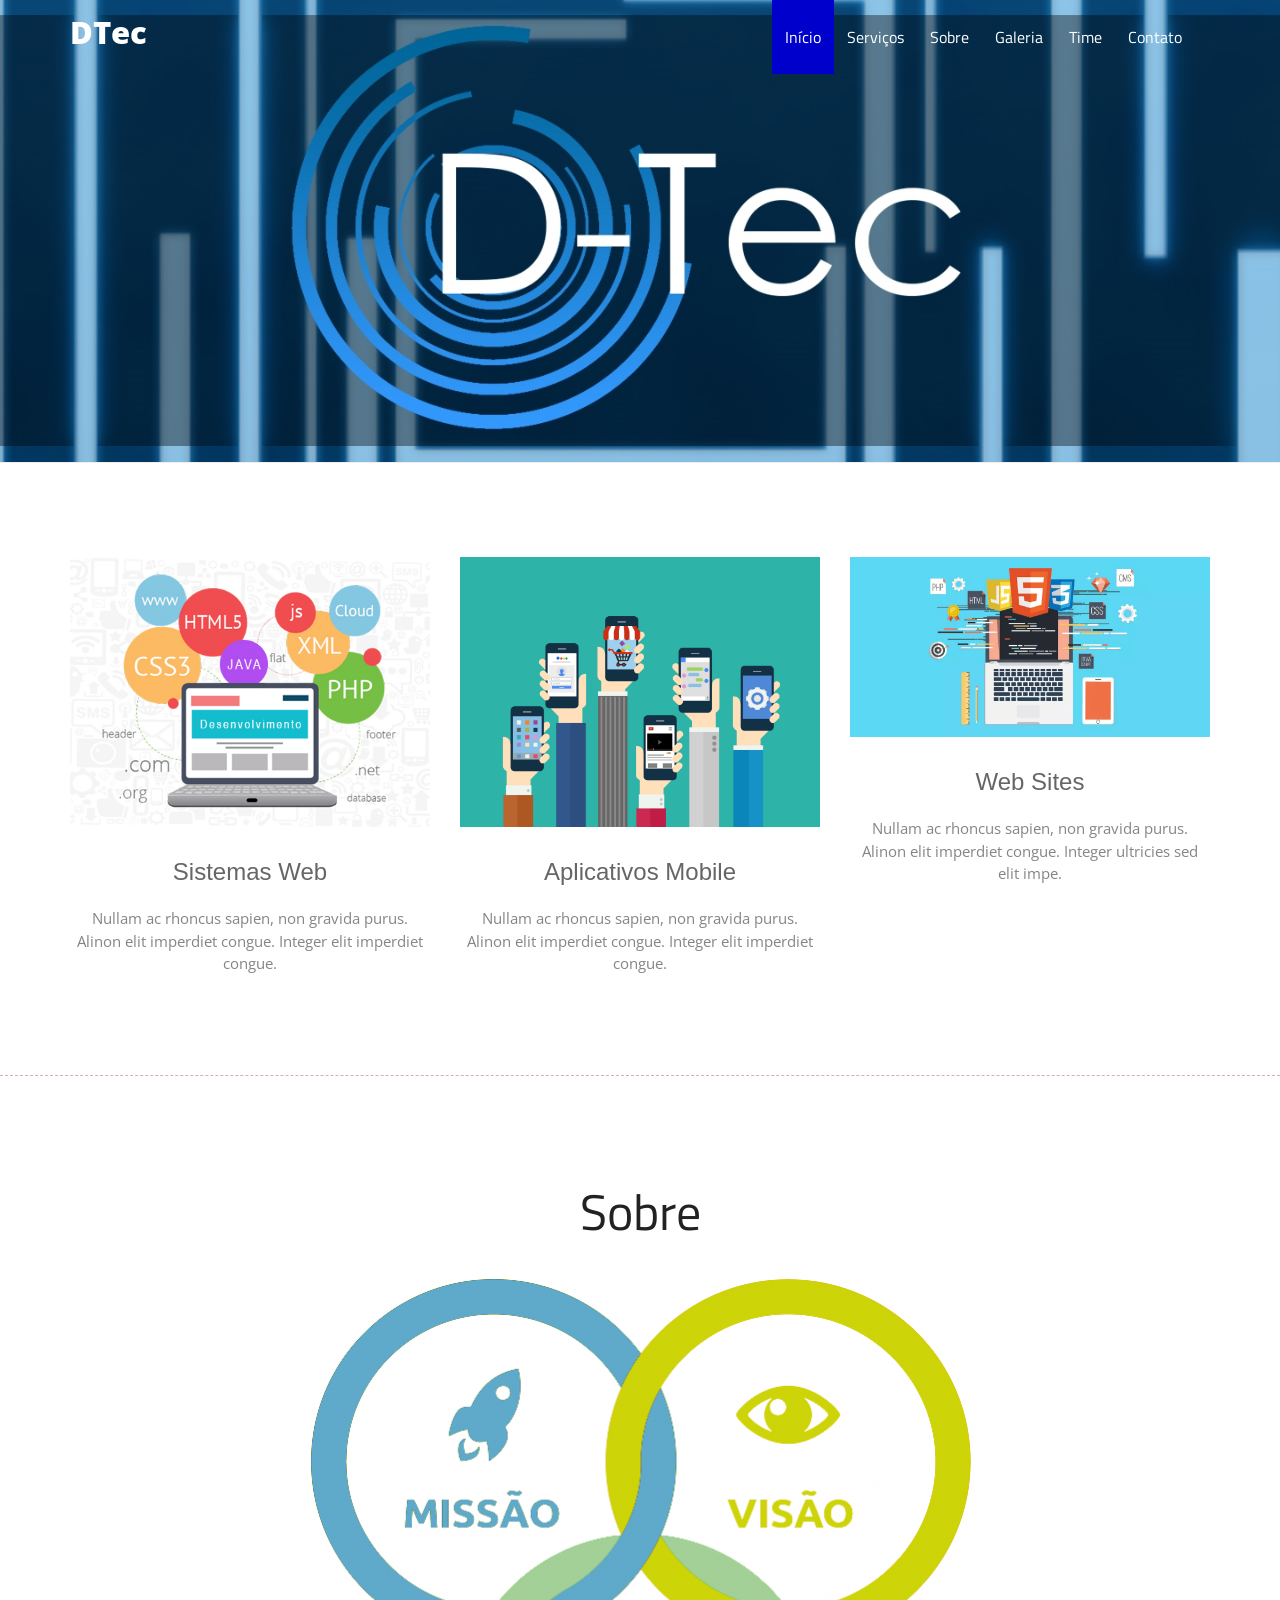
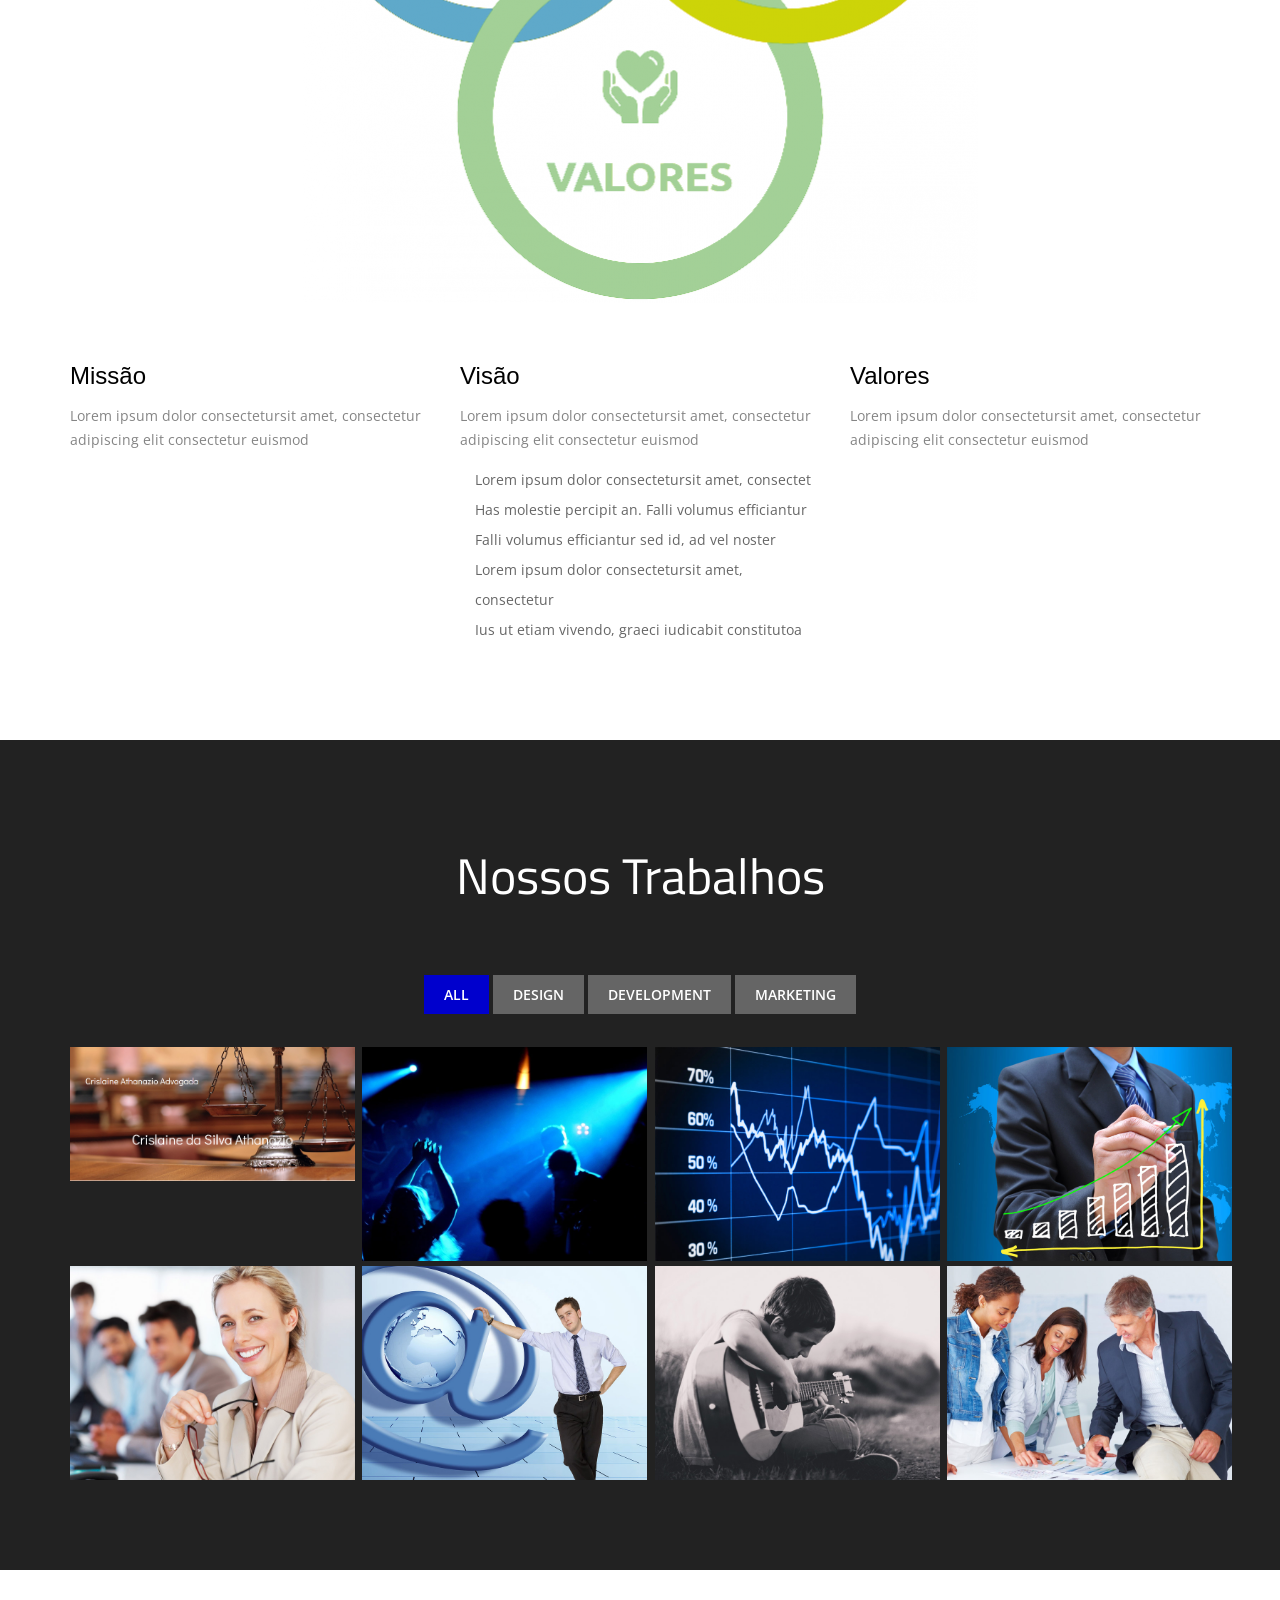
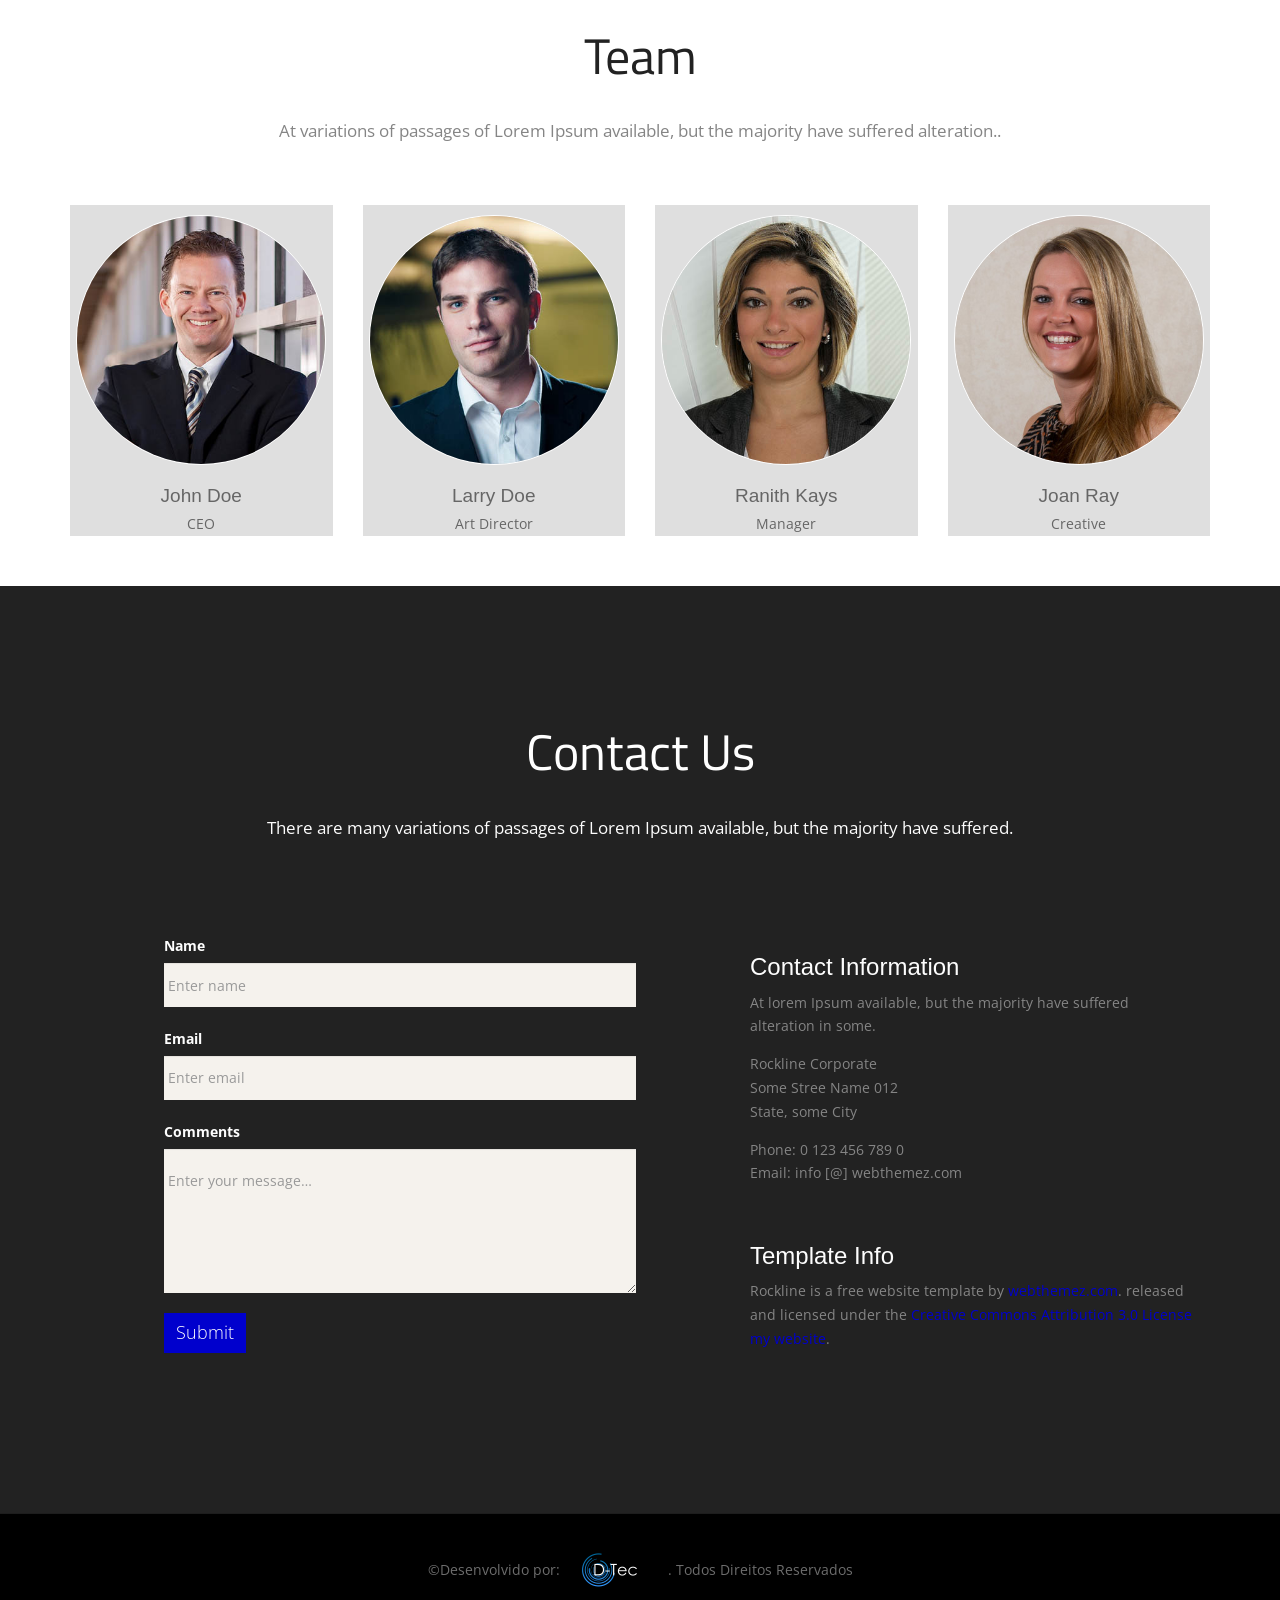
==== commit 6645bb0a: "alteração Serviços e Sobre" ====
--- a/index.html
+++ b/index.html
@@ -1,17 +1,22 @@
 <!doctype html>
-<!--[if IE 7 ]>    <html lang="en-gb" class="isie ie7 oldie no-js"> <![endif]-->
-<!--[if IE 8 ]>    <html lang="en-gb" class="isie ie8 oldie no-js"> <![endif]-->
-<!--[if IE 9 ]>    <html lang="en-gb" class="isie ie9 no-js"> <![endif]-->
-<!--[if (gt IE 9)|!(IE)]><!-->
-<html lang="en-gb" class="no-js">
-<!--<![endif]-->
+<html xmlns="http://www.w3.org/1999/xhtml">
 <head>
-<meta charset="utf-8">
+<meta http-equiv="Content-Type" content="text/html; charset=utf-8" />
 <meta name="viewport" content="width=device-width, initial-scale=1, maximum-scale=1">
-
-<title>Dtec</title>
+<!--[if lt IE 9]> 
+    <meta http-equiv="X-UA-Compatible" content="IE=edge,chrome=1">
+    <![endif]-->
+<title>DTEC</title>
 <meta name="description" content="">
+<meta name="author" content="DTec">
+<!--[if lt IE 9]>
+        <script src="http://html5shim.googlecode.com/svn/trunk/html5.js"></script>
+    <![endif]-->
+<!--[if lte IE 8]>
+		<script type="text/javascript" src="http://explorercanvas.googlecode.com/svn/trunk/excanvas.js"></script>
+	<![endif]-->
 <link rel="stylesheet" href="css/bootstrap.min.css" />
+<link rel="shortcut icon" type="image/x-icon" href="images/DTec.ico">
 <link rel="stylesheet" type="text/css" href="css/isotope.css" media="screen" />
 <link rel="stylesheet" href="js/fancybox/jquery.fancybox.css" type="text/css" media="screen" />
 <link href="css/animate.css" rel="stylesheet" media="screen">
@@ -27,8 +32,9 @@
   <div class="container">
     <nav class="navbar navbar-inverse" role="navigation">
       <div class="navbar-header">
-        <button type="button" id="nav-toggle" class="navbar-toggle" data-toggle="collapse" data-target="#main-nav"> <span class="sr-only">Toggle navigation</span> <span class="icon-bar"></span> <span class="icon-bar"></span> <span class="icon-bar"></span> </button>
-        <a href="#" class="navbar-brand scroll-top logo  animated bounceInLeft"><b><i>Dtec</i></b></a> </div>
+        <button type="button" id="nav-toggle" class="navbar-toggle" data-toggle="collapse" data-target="#main-nav"> <span class="sr-only">Dtec</span> <span class="icon-bar"></span> <span class="icon-bar"></span> <span class="icon-bar"></span> </button>
+        <a href="#" class="navbar-brand scroll-top logo  animated bounceInLeft"><b><i>DTec</i></b></a> </div>
+      <!--/.navbar-header-->
       <div id="main-nav" class="collapse navbar-collapse">
         <ul class="nav navbar-nav" id="mainNav">
           <li class="active" id="firstLink"><a href="#home" class="scroll-link">Início</a></li>
@@ -39,13 +45,9 @@
           <li><a href="#contactUs" class="scroll-link">Contato</a></li>
         </ul>
       </div>
-      <!--/.navbar-collapse--> 
     </nav>
-    <!--/.navbar--> 
-  </div>
-  <!--/.container--> 
+  </div>
 </header>
-<!--/.header-->
 <div id="#top"></div>
 <section id="home">
   <div class="banner-container"> 
@@ -53,7 +55,7 @@
         <div id="main-slider" class="flexslider">
             <ul class="slides">
               <li>
-                <img src="images/dtec.jpg" alt="" class="imagem"/>
+                <img src="images/bg.jpg" alt=""/>
               </li>
             </ul>
         </div>
@@ -67,57 +69,35 @@
   <div class="container">
     <div class="row"> 
       <!-- item -->
-      <div class="col-md-3 text-center"> <i class="circle"><img src="images/1.png" alt="" /></i>
-        <h3>Design</h3>
+      <div class="col-md-4 text-center"><img src="images/devweb.jpg" alt=""/>
+        <h3>Sistemas Web</h3>
         <p>Nullam ac rhoncus sapien, non gravida purus. Alinon elit imperdiet congue. Integer elit imperdiet congue.</p>
       </div>
-      <div class="col-md-3 text-center"><i class="circle"> <img src="images/2.png" alt="" /></i>
-        <h3>Development</h3>
+      <div class="col-md-4 text-center"><img src="images/devmobile.jpg" />
+        <h3>Aplicativos Mobile</h3>
         <p>Nullam ac rhoncus sapien, non gravida purus. Alinon elit imperdiet congue. Integer elit imperdiet congue.</p>
       </div>
-      <div class="col-md-3 text-center"><i class="circle"> <img src="images/3.png" alt="" /></i>
-        <h3>Marketing</h3>
+      <div class="col-md-4 text-center"><img src="images/devsites.jpg"/>
+        <h3>Web Sites</h3>
         <p>Nullam ac rhoncus sapien, non gravida purus. Alinon elit imperdiet congue. Integer ultricies sed elit impe.</p>
       </div>
-      <div class="col-md-3 text-center"><i class="circle"> <img src="images/4.png" alt="" /></i>
-        <h3>Global IT</h3>
-        <p>Nullam ac rhoncus sapien, non gravida purus. Alinon elit imperdiet congue. Integer elit imperdiet conempus.</p>
-      </div>
-      <!-- end:--> 
-    </div>
-  </div>
-  <!--/.container--> 
+    </div>
+  </div>
 </section>
 <section id="aboutUs">
   <div class="container">
     <div class="heading text-center"> 
-      <!-- Heading -->
-      <h2>About Us</h2>
-      <p>At lorem Ipsum available, but the majority have suffered alteration in some form by injected humour.</p>
-    </div>
-    <div class="row feature design">
-      <div class="area1 columns right">
-        <h3>Clean and Modern Design.</h3>
-        <p>Lorem ipsum dolor sit amet, ea eum labitur scsstie percipitoleat fabulas complectitur deterruisset at pro. Odio quaeque reformidans est eu, expetendis intellegebat has ut, viderer invenire ut his. Has molestie percipit an. Falli volumus efficiantur sed id, ad vel noster propriae. Ius ut etiam vivendo, graeci iudicabit constituto at mea. No soleat fabulas prodesset vel, ut quo solum dicunt.
-          Nec et jority have suffered alteration. </p>
-        <p>Odio quaeque reformidans est eu, expetendis intellegebat has ut, viderer invenire ut his. Has molestie percipit an. Falli volumus efficiantur sed id, ad vel noster propriae. Ius ut etiam vivendo, graeci iudicabit constituto at mea. No soleat fabulas prodesset vel, ut quo solum dicunt.
-          Nec et amet vidisse mentitumsstie percipitoleat fabulas. </p>
-          <a href="#" class="btn">Read More</a> 
-      </div>
-      <div class="area2 columns feature-media left"> <img src="images/feature-img-1.png" alt="" width="100%"> </div>
+      <h2>Sobre</h2>
+      <img src="images/mvv.jpg" alt=""/>
     </div>
     <div class="row dataTxt">	
 						<div class="col-md-4 col-sm-6">
-							<h4>Our Business</h4>
+							<h4>Missão</h4>
 							<p>Lorem ipsum dolor consectetursit amet, consectetur adipiscing elit consectetur euismod </p>
-                            <p>Lorem ipsum dolor sit amet, ea eum labitur scsstie percipitoleat fabulas complectitur deterruisset at pro. Odio quaeque reformidans est eu, expetendis intellegebat has ut, viderer invenire ut his. Has molestie percipit an. Falli volumus efficiantur sed id, ad vel noster propriae. Ius ut etiam vivendo, graeci iudicabit constituto at mea.</p>
-							
 							<br>
 						</div>
-						
 						<div class="col-md-4 col-sm-6">
-							
-							<h4>Our Work</h4>
+							<h4>Visão</h4>
 							<p>Lorem ipsum dolor consectetursit amet, consectetur adipiscing elit consectetur euismod </p>
                             <ul class="listArrow">
 								<li>Lorem ipsum dolor consectetursit amet, consectet</li>
@@ -127,48 +107,18 @@
 								<li>Ius ut etiam vivendo, graeci iudicabit constitutoa</li>
 							</ul> 
 							</div>
-						
 							<div class="col-md-4 col-sm-6">
-							<h4>Our Features</h4>
+							<h4>Valores</h4>
 							<p>Lorem ipsum dolor consectetursit amet, consectetur adipiscing elit consectetur euismod </p>
-                            <p>Lorem ipsum dolor sit amet, ea eum labitur scsstie percipitoleat fabulas complectitur deterruisset at pro. Odio quaeque reformidans est eu, expetendis intellegebat has ut, viderer invenire ut his. Has molestie percipit an. Falli volumus efficiantur sed id, ad vel noster propriae. Ius ut etiam vivendo, graeci iudicabit constituto at mea.</p>
-							
 							<br>
 						</div>
-						
 					</div>
-  </div>
-</section>
-<section id="clients">
-  <div id="demo" class="clients">
-    <div class="container">
-      <div class="heading text-center">
-        <h2>Clients</h2>
-      </div>
-      <div class="row">
-        <div class="col-md-12">
-          <div class="customNavigation"> <a class="prev"><i class="fa fa-chevron-circle-left"></i></a> <a class="next"><i class="fa fa-chevron-circle-right"></i></a> </div>
-          <div id="owl-demo" class="owl-carousel">
-            <div class="item"> <span class="helper"> <img src="images/clients/client-1.png" alt="client" /></span> </div>
-            <div class="item"> <span class="helper"> <img src="images/clients/client-2.png" alt="client" /></span> </div>
-            <div class="item"> <span class="helper"> <img src="images/clients/client-3.png" alt="client" /></span> </div>
-            <div class="item"> <span class="helper"> <img src="images/clients/client-4.png" alt="client" /></span> </div>
-            <div class="item"> <span class="helper"> <img src="images/clients/client-5.png" alt="client" /></span> </div>
-            <div class="item"> <span class="helper"> <img src="images/clients/client-6.png" alt="client" /></span> </div>
-            <div class="item"> <span class="helper"> <img src="images/clients/client-7.png" alt="client" /></span> </div>
-            <div class="item"> <span class="helper"> <img src="images/clients/client-8.png" alt="client" /></span> </div>
-            <div class="item"> <span class="helper"> <img src="images/clients/client-9.png" alt="client" /></span> </div>
-          </div>
-        </div>
-      </div>
-    </div>
   </div>
 </section>
 <section id="work" class="page-section page">
   <div class="container text-center">
     <div class="heading">
-      <h2>Our Works</h2>
-      <p>Lorem ipsum dolor sit amet, consectetur adipisicing elit. Culpa, alias enim placeat earum quos ab.</p>
+      <h2>Nossos Trabalhos</h2>
     </div>
     <div class="row">
       <div class="col-md-12">
@@ -180,7 +130,7 @@
             <li> <a data-filter=".web" href="#">Marketing</a> </li>
           </ul>
           <ul class="items list-unstyled clearfix animated fadeInRight showing" data-animation="fadeInRight" style="position: relative; height: 438px;">
-            <li class="item branding" style="position: absolute; left: 0px; top: 0px;"> <a href="images/work/1.jpg" class="fancybox"> <img src="images/work/1.jpg" alt="">
+            <li class="item branding" style="position: absolute; left: 0px; top: 0px;"> <a href="images/crislaineadv.png" class="fancybox"> <img src="images/crislaineadv.png" alt="">
               <div class="overlay"> <span>Etiam porta</span> </div>
               </a> </li>
             <li class="item photography" style="position: absolute; left: 292px; top: 0px;"> <a href="images/work/2.jpg" class="fancybox"> <img src="images/work/2.jpg" alt="">
@@ -281,17 +231,22 @@
   </div>
   <!--/.container--> 
 </section>
+  <!-- <section id="map">
+
+
+   </section>  -->
 <section id="contactUs" class="contact-parlex">
   <div class="parlex-back">
     <div class="container">
       <div class="row">
         <div class="heading text-center"> 
           <!-- Heading -->
-          <h2>DTEC</h2>
-          <p></p>
+          <h2>Contact Us</h2>
+          <p>There are many variations of passages of Lorem Ipsum available, but the majority have suffered.</p>
         </div>
       </div>
       <div class="row mrgn30">
+       
           <div class="col-sm-7">
             <div class="form-group">
               <label for="name">Name</label>
@@ -308,6 +263,7 @@
             </div>
             <div class="result"></div>
           </div>
+         
          <aside class="col-md-5">
 
             <h3>Contact Information</h3>
@@ -334,8 +290,20 @@
             </p>
 
          </aside>
-      </div>
-    </div>
+
+     
+      </div>
+    </div>
+    <!--/.container--> 
+  </div>
+</section>
+<!--/.page-section-->
+<section class="copyright">
+  <div class="container">
+    <div class="row">
+      <div class="col-sm-12 text-center"> &copy;Desenvolvido por: <a href="https://dtec.azurewebsites.net"> <img src="images/logo12.png" width="100" height="50" alt=""/></a> <?php echo date('Y') ?>. Todos Direitos Reservados </div>
+    </div>
+    <!-- / .row --> 
   </div>
 </section>
 <a href="#top" class="topHome"><i class="fa fa-chevron-up fa-2x"></i></a> 
@@ -348,7 +316,6 @@
 <script src="js/fancybox/jquery.fancybox.pack.js" type="text/javascript"></script> 
 <script src="js/jquery.nav.js" type="text/javascript"></script> 
 <script src="http://maps.google.com/maps/api/js?sensor=true" type="text/javascript"></script>
-<script src="js/gmaps.js"></script>
 <script src="js/jquery.fittext.js"></script> 
 <script src="js/waypoints.js"></script> 
 <script src="flexslider/jquery.flexslider.js"></script>
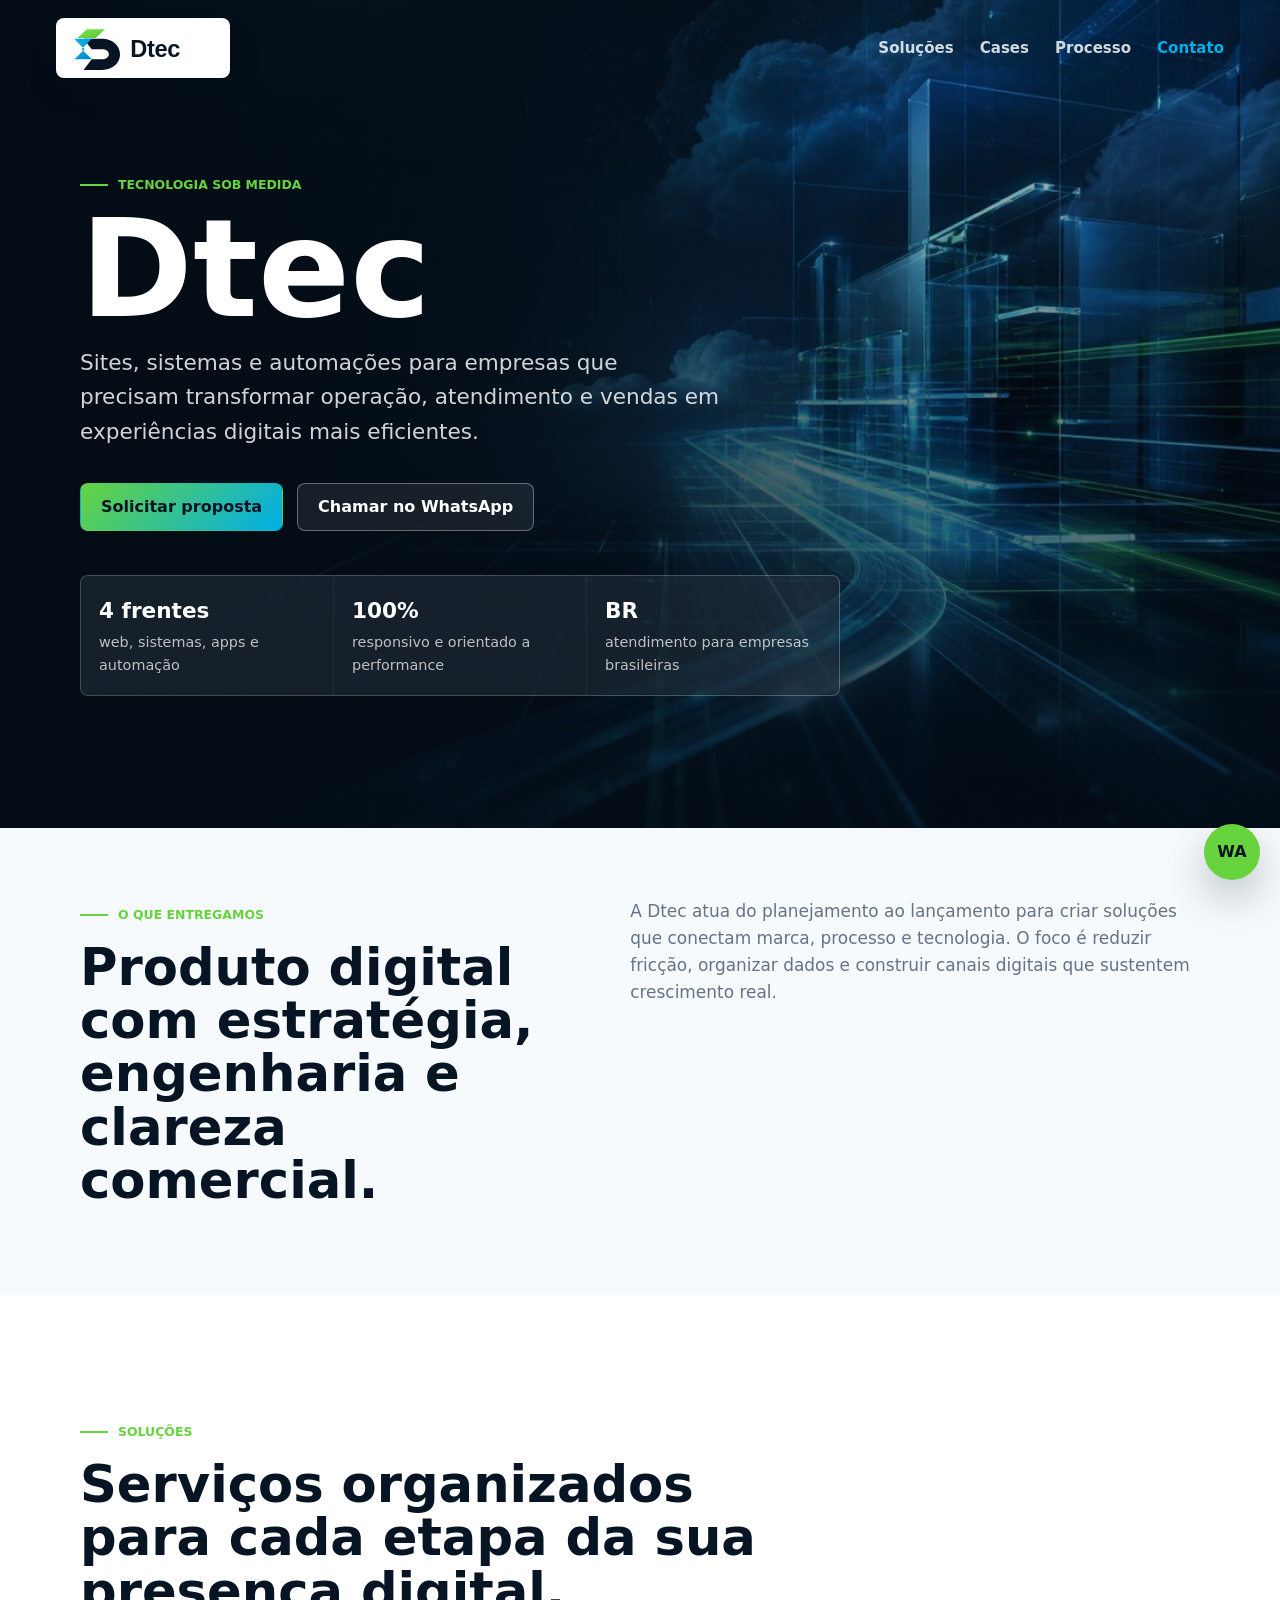
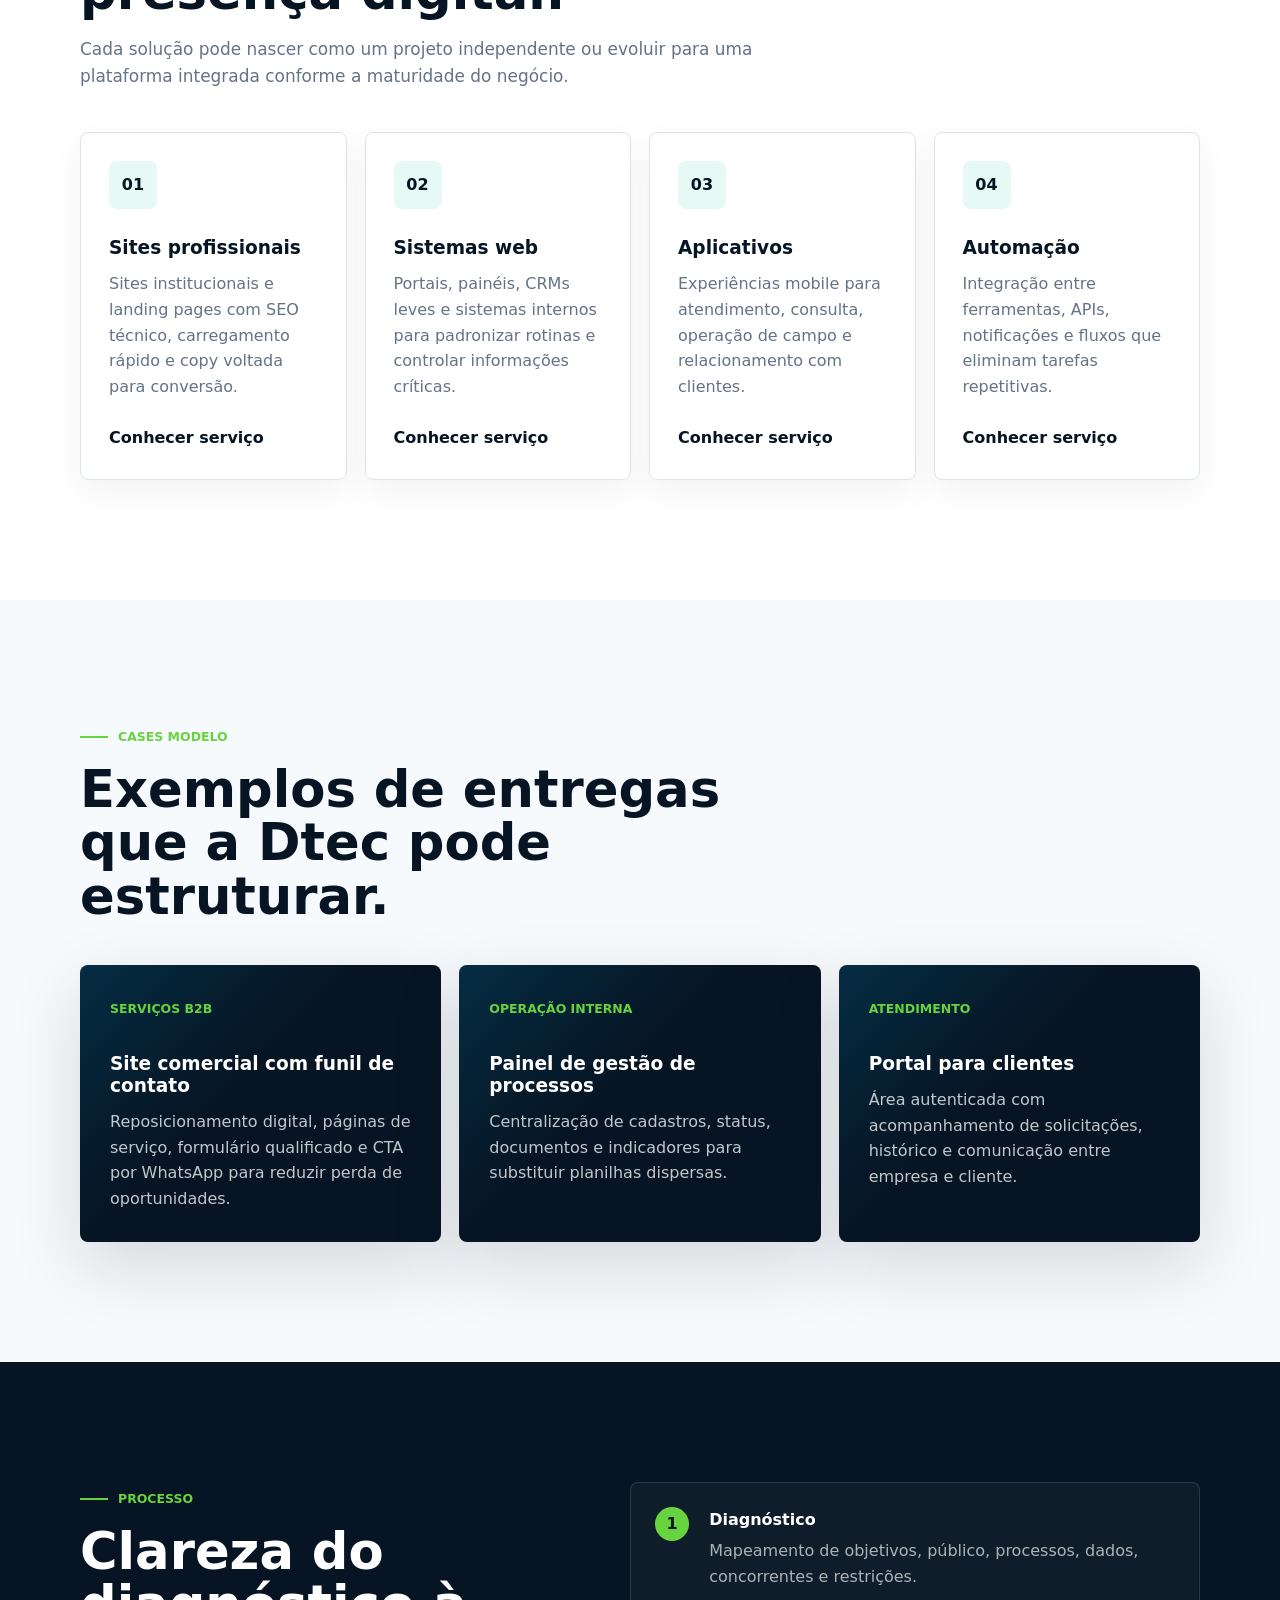
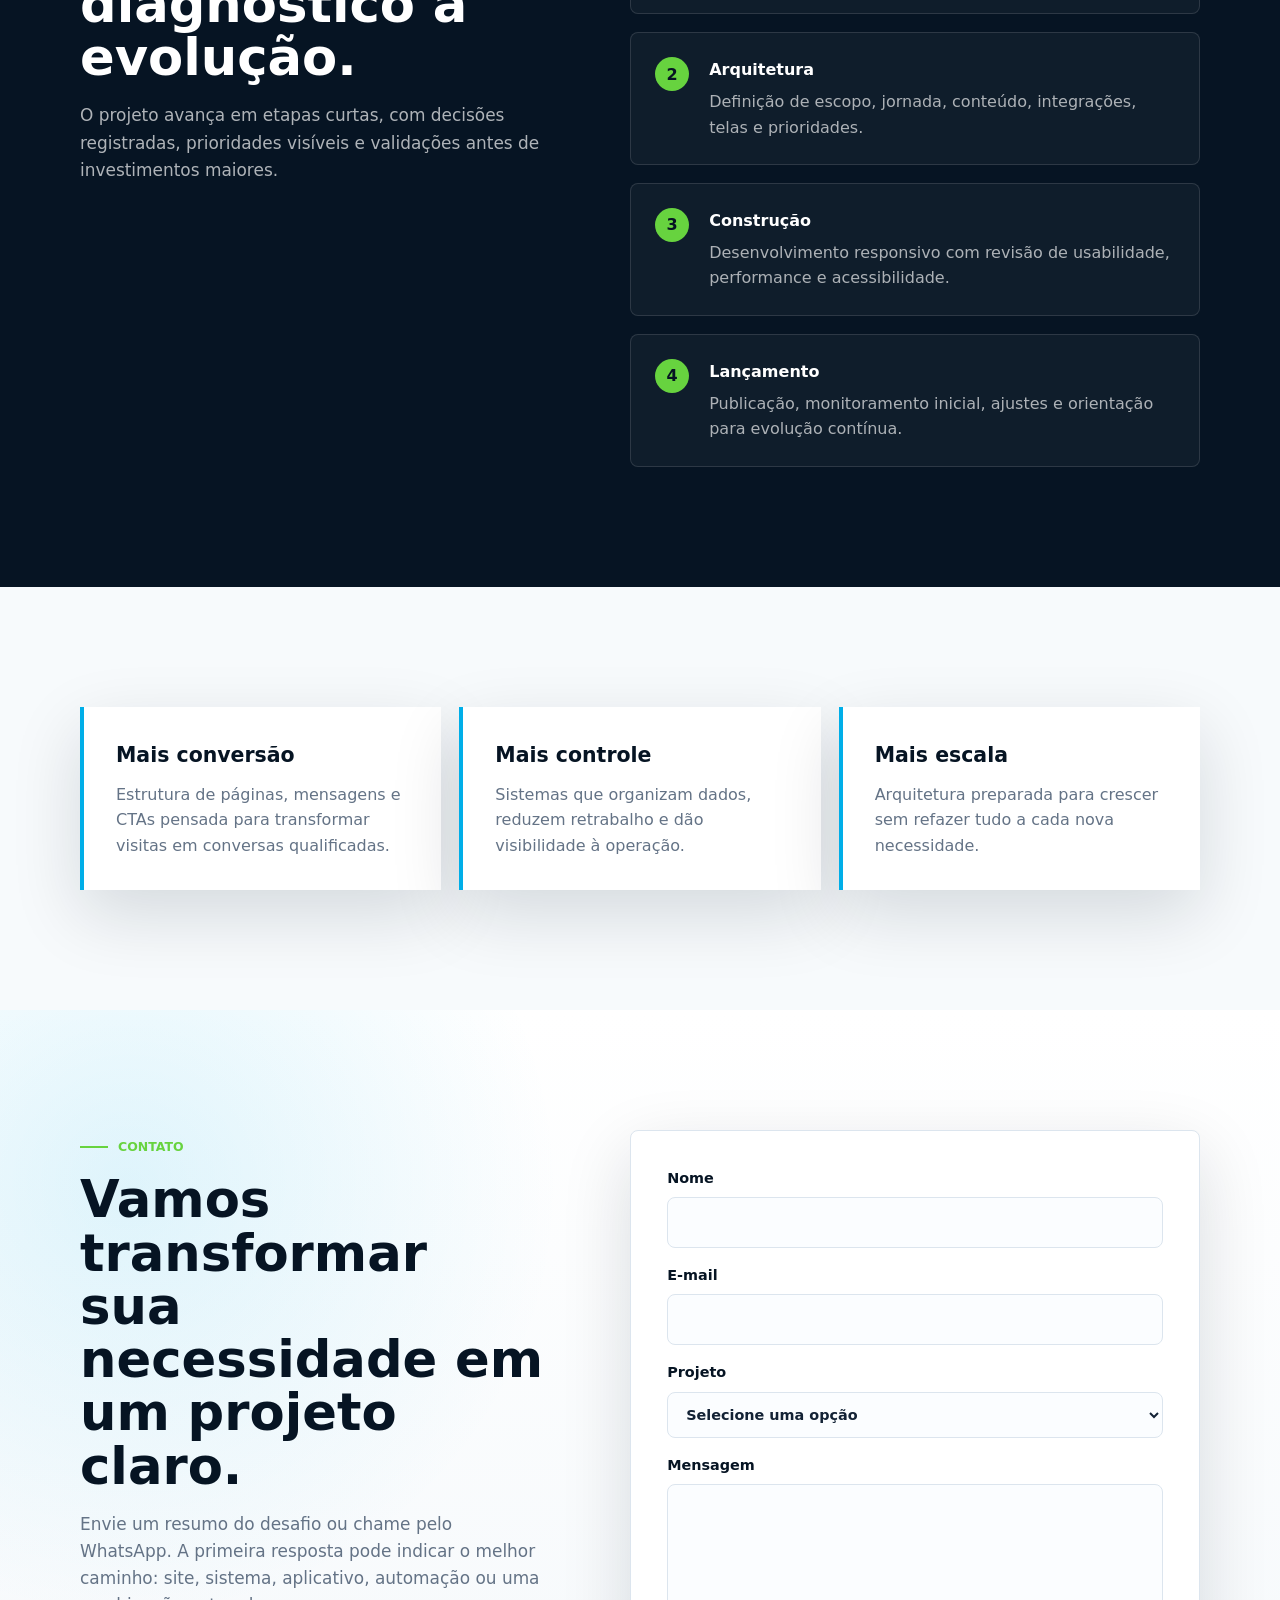
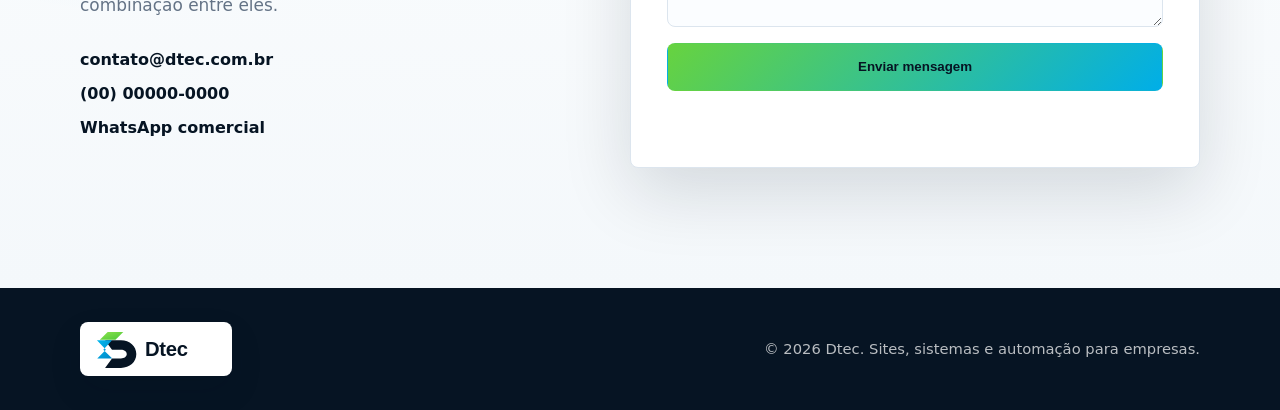
==== commit 92a06ba0: "Add initial website structure and functionality - Create robots.txt to allow all user agents and spe" ====
--- a/index.html
+++ b/index.html
@@ -1,325 +1,334 @@
 <!doctype html>
-<html xmlns="http://www.w3.org/1999/xhtml">
-<head>
-<meta http-equiv="Content-Type" content="text/html; charset=utf-8" />
-<meta name="viewport" content="width=device-width, initial-scale=1, maximum-scale=1">
-<!--[if lt IE 9]> 
-    <meta http-equiv="X-UA-Compatible" content="IE=edge,chrome=1">
-    <![endif]-->
-<title>DTEC</title>
-<meta name="description" content="">
-<meta name="author" content="DTec">
-<!--[if lt IE 9]>
-        <script src="http://html5shim.googlecode.com/svn/trunk/html5.js"></script>
-    <![endif]-->
-<!--[if lte IE 8]>
-		<script type="text/javascript" src="http://explorercanvas.googlecode.com/svn/trunk/excanvas.js"></script>
-	<![endif]-->
-<link rel="stylesheet" href="css/bootstrap.min.css" />
-<link rel="shortcut icon" type="image/x-icon" href="images/DTec.ico">
-<link rel="stylesheet" type="text/css" href="css/isotope.css" media="screen" />
-<link rel="stylesheet" href="js/fancybox/jquery.fancybox.css" type="text/css" media="screen" />
-<link href="css/animate.css" rel="stylesheet" media="screen">
-<link href="flexslider/flexslider.css" rel="stylesheet" />
-<link href="js/owl-carousel/owl.carousel.css" rel="stylesheet">
-<link rel="stylesheet" href="css/styles.css" />
-<!-- Font Awesome -->
-<link href="font/css/font-awesome.min.css" rel="stylesheet">
-</head>
-
-<body>
-<header class="header">
-  <div class="container">
-    <nav class="navbar navbar-inverse" role="navigation">
-      <div class="navbar-header">
-        <button type="button" id="nav-toggle" class="navbar-toggle" data-toggle="collapse" data-target="#main-nav"> <span class="sr-only">Dtec</span> <span class="icon-bar"></span> <span class="icon-bar"></span> <span class="icon-bar"></span> </button>
-        <a href="#" class="navbar-brand scroll-top logo  animated bounceInLeft"><b><i>DTec</i></b></a> </div>
-      <!--/.navbar-header-->
-      <div id="main-nav" class="collapse navbar-collapse">
-        <ul class="nav navbar-nav" id="mainNav">
-          <li class="active" id="firstLink"><a href="#home" class="scroll-link">Início</a></li>
-          <li><a href="#services" class="scroll-link">Serviços</a></li>
-          <li><a href="#aboutUs" class="scroll-link">Sobre</a></li>
-          <li><a href="#work" class="scroll-link">Galeria</a></li>
-          <li><a href="#team" class="scroll-link">Time</a></li>
-          <li><a href="#contactUs" class="scroll-link">Contato</a></li>
-        </ul>
+<html lang="pt-BR">
+  <head>
+    <meta charset="utf-8" />
+    <meta name="viewport" content="width=device-width, initial-scale=1" />
+    <title>Dtec | Sites, sistemas e automação para empresas</title>
+    <meta
+      name="description"
+      content="A Dtec desenvolve sites profissionais, sistemas web, aplicativos e automações para empresas que precisam vender melhor e operar com mais controle."
+    />
+    <meta name="robots" content="index, follow" />
+    <meta name="theme-color" content="#061423" />
+    <link rel="canonical" href="https://dtec.com.br/" />
+    <meta property="og:type" content="website" />
+    <meta property="og:locale" content="pt_BR" />
+    <meta property="og:title" content="Dtec | Soluções digitais para empresas" />
+    <meta
+      property="og:description"
+      content="Sites, sistemas web, aplicativos e integrações com foco em performance, usabilidade e resultado."
+    />
+    <meta property="og:image" content="https://dtec.com.br/assets/hero-dtec-1280.jpg" />
+    <meta property="og:url" content="https://dtec.com.br/" />
+    <meta name="twitter:card" content="summary_large_image" />
+    <link rel="icon" href="assets/favicon.svg" type="image/svg+xml" />
+    <link rel="preload" href="assets/hero-dtec-1280.jpg" as="image" />
+    <link rel="stylesheet" href="styles/main.css" />
+    <script type="application/ld+json">
+      {
+        "@context": "https://schema.org",
+        "@type": "Organization",
+        "name": "Dtec",
+        "url": "https://dtec.com.br/",
+        "logo": "https://dtec.com.br/assets/logo-dtec.svg",
+        "email": "contato@dtec.com.br",
+        "sameAs": [],
+        "contactPoint": {
+          "@type": "ContactPoint",
+          "contactType": "sales",
+          "telephone": "+55-00-00000-0000",
+          "areaServed": "BR",
+          "availableLanguage": "Portuguese"
+        },
+        "makesOffer": [
+          { "@type": "Offer", "itemOffered": { "@type": "Service", "name": "Sites profissionais" } },
+          { "@type": "Offer", "itemOffered": { "@type": "Service", "name": "Sistemas web" } },
+          { "@type": "Offer", "itemOffered": { "@type": "Service", "name": "Aplicativos" } },
+          { "@type": "Offer", "itemOffered": { "@type": "Service", "name": "Integrações e automação" } }
+        ]
+      }
+    </script>
+  </head>
+  <body>
+    <a class="skip-link" href="#conteudo">Ir para o conteúdo</a>
+
+    <header class="site-header" data-header>
+      <a class="brand" href="#inicio" aria-label="Dtec - início">
+        <img src="assets/logo-dtec.svg" alt="Dtec" width="154" height="48" />
+      </a>
+
+      <button
+        class="nav-toggle"
+        type="button"
+        aria-label="Abrir menu"
+        aria-expanded="false"
+        aria-controls="navegacao"
+        data-nav-toggle
+      >
+        <span></span>
+        <span></span>
+        <span></span>
+      </button>
+
+      <nav class="site-nav" id="navegacao" data-nav aria-label="Navegação principal">
+        <a href="#solucoes">Soluções</a>
+        <a href="#cases">Cases</a>
+        <a href="#processo">Processo</a>
+        <a href="#contato">Contato</a>
+      </nav>
+    </header>
+
+    <main id="conteudo">
+      <section class="hero" id="inicio">
+        <picture class="hero-media" aria-hidden="true">
+          <source media="(max-width: 720px)" srcset="assets/hero-dtec-768.jpg" />
+          <img src="assets/hero-dtec-1280.jpg" alt="" width="1280" height="720" />
+        </picture>
+        <div class="hero-overlay"></div>
+
+        <div class="container hero-content">
+          <p class="eyebrow">Tecnologia sob medida</p>
+          <h1>Dtec</h1>
+          <p class="hero-copy">
+            Sites, sistemas e automações para empresas que precisam transformar operação,
+            atendimento e vendas em experiências digitais mais eficientes.
+          </p>
+          <div class="hero-actions">
+            <a class="button button-primary" href="#contato">Solicitar proposta</a>
+            <a class="button button-secondary" href="https://wa.me/5500000000000?text=Ol%C3%A1%2C%20quero%20falar%20com%20a%20Dtec%20sobre%20um%20projeto." target="_blank" rel="noopener">Chamar no WhatsApp</a>
+          </div>
+          <dl class="hero-metrics" aria-label="Diferenciais da Dtec">
+            <div>
+              <dt>4 frentes</dt>
+              <dd>web, sistemas, apps e automação</dd>
+            </div>
+            <div>
+              <dt>100%</dt>
+              <dd>responsivo e orientado a performance</dd>
+            </div>
+            <div>
+              <dt>BR</dt>
+              <dd>atendimento para empresas brasileiras</dd>
+            </div>
+          </dl>
+        </div>
+      </section>
+
+      <section class="section section-intro" aria-label="Resumo da Dtec">
+        <div class="container intro-grid">
+          <div>
+            <span class="section-kicker">O que entregamos</span>
+            <h2>Produto digital com estratégia, engenharia e clareza comercial.</h2>
+          </div>
+          <p>
+            A Dtec atua do planejamento ao lançamento para criar soluções que conectam marca,
+            processo e tecnologia. O foco é reduzir fricção, organizar dados e construir canais
+            digitais que sustentem crescimento real.
+          </p>
+        </div>
+      </section>
+
+      <section class="section" id="solucoes">
+        <div class="container">
+          <div class="section-heading">
+            <span class="section-kicker">Soluções</span>
+            <h2>Serviços organizados para cada etapa da sua presença digital.</h2>
+            <p>
+              Cada solução pode nascer como um projeto independente ou evoluir para uma plataforma
+              integrada conforme a maturidade do negócio.
+            </p>
+          </div>
+
+          <div class="services-grid">
+            <article class="service-card">
+              <div class="service-icon">01</div>
+              <h3>Sites profissionais</h3>
+              <p>
+                Sites institucionais e landing pages com SEO técnico, carregamento rápido e copy
+                voltada para conversão.
+              </p>
+              <a href="servicos/sites.html">Conhecer serviço</a>
+            </article>
+            <article class="service-card">
+              <div class="service-icon">02</div>
+              <h3>Sistemas web</h3>
+              <p>
+                Portais, painéis, CRMs leves e sistemas internos para padronizar rotinas e controlar
+                informações críticas.
+              </p>
+              <a href="servicos/sistemas-web.html">Conhecer serviço</a>
+            </article>
+            <article class="service-card">
+              <div class="service-icon">03</div>
+              <h3>Aplicativos</h3>
+              <p>
+                Experiências mobile para atendimento, consulta, operação de campo e relacionamento
+                com clientes.
+              </p>
+              <a href="servicos/aplicativos.html">Conhecer serviço</a>
+            </article>
+            <article class="service-card">
+              <div class="service-icon">04</div>
+              <h3>Automação</h3>
+              <p>
+                Integração entre ferramentas, APIs, notificações e fluxos que eliminam tarefas
+                repetitivas.
+              </p>
+              <a href="servicos/automacao.html">Conhecer serviço</a>
+            </article>
+          </div>
+        </div>
+      </section>
+
+      <section class="section cases-section" id="cases">
+        <div class="container">
+          <div class="section-heading">
+            <span class="section-kicker">Cases modelo</span>
+            <h2>Exemplos de entregas que a Dtec pode estruturar.</h2>
+          </div>
+          <div class="case-grid">
+            <article class="case-card">
+              <span>Serviços B2B</span>
+              <h3>Site comercial com funil de contato</h3>
+              <p>
+                Reposicionamento digital, páginas de serviço, formulário qualificado e CTA por
+                WhatsApp para reduzir perda de oportunidades.
+              </p>
+            </article>
+            <article class="case-card">
+              <span>Operação interna</span>
+              <h3>Painel de gestão de processos</h3>
+              <p>
+                Centralização de cadastros, status, documentos e indicadores para substituir
+                planilhas dispersas.
+              </p>
+            </article>
+            <article class="case-card">
+              <span>Atendimento</span>
+              <h3>Portal para clientes</h3>
+              <p>
+                Área autenticada com acompanhamento de solicitações, histórico e comunicação entre
+                empresa e cliente.
+              </p>
+            </article>
+          </div>
+        </div>
+      </section>
+
+      <section class="section process-section" id="processo">
+        <div class="container process-layout">
+          <div class="section-heading">
+            <span class="section-kicker">Processo</span>
+            <h2>Clareza do diagnóstico à evolução.</h2>
+            <p>
+              O projeto avança em etapas curtas, com decisões registradas, prioridades visíveis e
+              validações antes de investimentos maiores.
+            </p>
+          </div>
+
+          <ol class="timeline">
+            <li>
+              <span>Diagnóstico</span>
+              <p>Mapeamento de objetivos, público, processos, dados, concorrentes e restrições.</p>
+            </li>
+            <li>
+              <span>Arquitetura</span>
+              <p>Definição de escopo, jornada, conteúdo, integrações, telas e prioridades.</p>
+            </li>
+            <li>
+              <span>Construção</span>
+              <p>Desenvolvimento responsivo com revisão de usabilidade, performance e acessibilidade.</p>
+            </li>
+            <li>
+              <span>Lançamento</span>
+              <p>Publicação, monitoramento inicial, ajustes e orientação para evolução contínua.</p>
+            </li>
+          </ol>
+        </div>
+      </section>
+
+      <section class="section results-section" id="resultados">
+        <div class="container results-grid">
+          <div class="result-panel">
+            <strong>Mais conversão</strong>
+            <span>Estrutura de páginas, mensagens e CTAs pensada para transformar visitas em conversas qualificadas.</span>
+          </div>
+          <div class="result-panel">
+            <strong>Mais controle</strong>
+            <span>Sistemas que organizam dados, reduzem retrabalho e dão visibilidade à operação.</span>
+          </div>
+          <div class="result-panel">
+            <strong>Mais escala</strong>
+            <span>Arquitetura preparada para crescer sem refazer tudo a cada nova necessidade.</span>
+          </div>
+        </div>
+      </section>
+
+      <section class="section contact-section" id="contato">
+        <div class="container contact-layout">
+          <div>
+            <span class="section-kicker">Contato</span>
+            <h2>Vamos transformar sua necessidade em um projeto claro.</h2>
+            <p>
+              Envie um resumo do desafio ou chame pelo WhatsApp. A primeira resposta pode indicar
+              o melhor caminho: site, sistema, aplicativo, automação ou uma combinação entre eles.
+            </p>
+            <div class="contact-list">
+              <a href="mailto:contato@dtec.com.br">contato@dtec.com.br</a>
+              <a href="tel:+5500000000000">(00) 00000-0000</a>
+              <a href="https://wa.me/5500000000000?text=Ol%C3%A1%2C%20quero%20falar%20com%20a%20Dtec%20sobre%20um%20projeto." target="_blank" rel="noopener">WhatsApp comercial</a>
+            </div>
+          </div>
+
+          <form class="contact-form" data-form>
+            <label>
+              Nome
+              <input type="text" name="nome" autocomplete="name" required />
+            </label>
+            <label>
+              E-mail
+              <input type="email" name="email" autocomplete="email" required />
+            </label>
+            <label>
+              Projeto
+              <select name="projeto" required>
+                <option value="">Selecione uma opção</option>
+                <option>Site profissional</option>
+                <option>Sistema web</option>
+                <option>Aplicativo</option>
+                <option>Integração ou automação</option>
+              </select>
+            </label>
+            <label>
+              Mensagem
+              <textarea name="mensagem" rows="5" required></textarea>
+            </label>
+            <button class="button button-primary" type="submit">Enviar mensagem</button>
+            <p class="form-status" role="status" aria-live="polite" data-form-status></p>
+          </form>
+        </div>
+      </section>
+    </main>
+
+    <a
+      class="whatsapp-float"
+      href="https://wa.me/5500000000000?text=Ol%C3%A1%2C%20quero%20falar%20com%20a%20Dtec%20sobre%20um%20projeto."
+      target="_blank"
+      rel="noopener"
+      aria-label="Chamar a Dtec no WhatsApp"
+    >
+      WA
+    </a>
+
+    <footer class="site-footer">
+      <div class="container footer-layout">
+        <a class="footer-brand" href="#inicio" aria-label="Dtec - início">
+          <img src="assets/logo-dtec.svg" alt="Dtec" width="132" height="42" />
+        </a>
+        <p>© 2026 Dtec. Sites, sistemas e automação para empresas.</p>
       </div>
-    </nav>
-  </div>
-</header>
-<div id="#top"></div>
-<section id="home">
-  <div class="banner-container"> 
-  <!-- Slider -->
-        <div id="main-slider" class="flexslider">
-            <ul class="slides">
-              <li>
-                <img src="images/bg.jpg" alt=""/>
-              </li>
-            </ul>
-        </div>
-	<!-- end slider -->
-  </div>
-  <div class="container hero-text2">
-  <h3>Lorem ipsum dolor sit amet, ea eum labitur scsstie percipitoleat<br/> fabulas complectitur deterruisset at pro</h3>
-  </div>
-</section>
-<section id="services" class="page-section colord">
-  <div class="container">
-    <div class="row"> 
-      <!-- item -->
-      <div class="col-md-4 text-center"><img src="images/devweb.jpg" alt=""/>
-        <h3>Sistemas Web</h3>
-        <p>Nullam ac rhoncus sapien, non gravida purus. Alinon elit imperdiet congue. Integer elit imperdiet congue.</p>
-      </div>
-      <div class="col-md-4 text-center"><img src="images/devmobile.jpg" />
-        <h3>Aplicativos Mobile</h3>
-        <p>Nullam ac rhoncus sapien, non gravida purus. Alinon elit imperdiet congue. Integer elit imperdiet congue.</p>
-      </div>
-      <div class="col-md-4 text-center"><img src="images/devsites.jpg"/>
-        <h3>Web Sites</h3>
-        <p>Nullam ac rhoncus sapien, non gravida purus. Alinon elit imperdiet congue. Integer ultricies sed elit impe.</p>
-      </div>
-    </div>
-  </div>
-</section>
-<section id="aboutUs">
-  <div class="container">
-    <div class="heading text-center"> 
-      <h2>Sobre</h2>
-      <img src="images/mvv.jpg" alt=""/>
-    </div>
-    <div class="row dataTxt">	
-						<div class="col-md-4 col-sm-6">
-							<h4>Missão</h4>
-							<p>Lorem ipsum dolor consectetursit amet, consectetur adipiscing elit consectetur euismod </p>
-							<br>
-						</div>
-						<div class="col-md-4 col-sm-6">
-							<h4>Visão</h4>
-							<p>Lorem ipsum dolor consectetursit amet, consectetur adipiscing elit consectetur euismod </p>
-                            <ul class="listArrow">
-								<li>Lorem ipsum dolor consectetursit amet, consectet</li>
-								<li>Has molestie percipit an. Falli volumus efficiantur</li>
-								<li>Falli volumus efficiantur sed id, ad vel noster</li>
-								<li>Lorem ipsum dolor consectetursit amet, consectetur</li>
-								<li>Ius ut etiam vivendo, graeci iudicabit constitutoa</li>
-							</ul> 
-							</div>
-							<div class="col-md-4 col-sm-6">
-							<h4>Valores</h4>
-							<p>Lorem ipsum dolor consectetursit amet, consectetur adipiscing elit consectetur euismod </p>
-							<br>
-						</div>
-					</div>
-  </div>
-</section>
-<section id="work" class="page-section page">
-  <div class="container text-center">
-    <div class="heading">
-      <h2>Nossos Trabalhos</h2>
-    </div>
-    <div class="row">
-      <div class="col-md-12">
-        <div id="portfolio">
-          <ul class="filters list-inline">
-            <li> <a class="active" data-filter="*" href="#">All</a> </li>
-            <li> <a data-filter=".photography" href="#">Design</a> </li>
-            <li> <a data-filter=".branding" href="#">Development</a> </li>
-            <li> <a data-filter=".web" href="#">Marketing</a> </li>
-          </ul>
-          <ul class="items list-unstyled clearfix animated fadeInRight showing" data-animation="fadeInRight" style="position: relative; height: 438px;">
-            <li class="item branding" style="position: absolute; left: 0px; top: 0px;"> <a href="images/crislaineadv.png" class="fancybox"> <img src="images/crislaineadv.png" alt="">
-              <div class="overlay"> <span>Etiam porta</span> </div>
-              </a> </li>
-            <li class="item photography" style="position: absolute; left: 292px; top: 0px;"> <a href="images/work/2.jpg" class="fancybox"> <img src="images/work/2.jpg" alt="">
-              <div class="overlay"> <span>Lorem ipsum</span> </div>
-              </a> </li>
-            <li class="item branding" style="position: absolute; left: 585px; top: 0px;"> <a href="images/work/3.jpg" class="fancybox"> <img src="images/work/3.jpg" alt="">
-              <div class="overlay"> <span>Vivamus quis</span> </div>
-              </a> </li>
-            <li class="item photography" style="position: absolute; left: 877px; top: 0px;"> <a href="images/work/4.jpg" class="fancybox"> <img src="images/work/4.jpg" alt="">
-              <div class="overlay"> <span>Donec ac tellus</span> </div>
-              </a> </li>
-            <li class="item photography" style="position: absolute; left: 0px; top: 219px;"> <a href="images/work/5.jpg" class="fancybox"> <img src="images/work/5.jpg" alt="">
-              <div class="overlay"> <span>Etiam volutpat</span> </div>
-              </a> </li>
-            <li class="item web" style="position: absolute; left: 292px; top: 219px;"> <a href="images/work/6.jpg" class="fancybox"> <img src="images/work/6.jpg" alt="">
-              <div class="overlay"> <span>Donec congue </span> </div>
-              </a> </li>
-            <li class="item photography" style="position: absolute; left: 585px; top: 219px;"> <a href="images/work/7.jpg" class="fancybox"> <img src="images/work/7.jpg" alt="">
-              <div class="overlay"> <span>Nullam a ullamcorper diam</span> </div>
-              </a> </li>
-            <li class="item web" style="position: absolute; left: 877px; top: 219px;"> <a href="images/work/8.jpg" class="fancybox"> <img src="images/work/8.jpg" alt="">
-              <div class="overlay"> <span>Etiam consequat</span> </div>
-              </a> </li>
-          </ul>
-        </div>
-      </div>
-    </div>
-  </div>
-</section>
-<section id="team" class="page-section">
-  <div class="container">
-    <div class="heading text-center"> 
-      <!-- Heading -->
-      <h2>Team</h2>
-      <p>At variations of passages of Lorem Ipsum available, but the majority have suffered alteration..</p>
-    </div>
-    <!-- Team Member's Details -->
-    <div class="team-content">
-      <div class="row">
-        <div class="col-md-3 col-sm-6 col-xs-6"> 
-          <!-- Team Member -->
-          <div class="team-member pDark"> 
-            <!-- Image Hover Block -->
-            <div class="member-img"> 
-              <!-- Image  --> 
-              <img class="img-responsive" src="images/photo-1.jpg" alt=""> </div>
-            <!-- Member Details -->
-            <h4>John Doe</h4>
-            <!-- Designation --> 
-            <span class="pos">CEO</span>
-            <div class="team-socials"> <a href="#"><i class="fa fa-facebook"></i></a> <a href="#"><i class="fa fa-google-plus"></i></a> <a href="#"><i class="fa fa-twitter"></i></a> </div>
-          </div>
-        </div>
-        <div class="col-md-3 col-sm-6 col-xs-6"> 
-          <!-- Team Member -->
-          <div class="team-member pDark"> 
-            <!-- Image Hover Block -->
-            <div class="member-img"> 
-              <!-- Image  --> 
-              <img class="img-responsive" src="images/photo-2.jpg" alt=""> </div>
-            <!-- Member Details -->
-            <h4>Larry Doe</h4>
-            <!-- Designation --> 
-            <span class="pos">Art Director</span>
-            <div class="team-socials"> <a href="#"><i class="fa fa-facebook"></i></a> <a href="#"><i class="fa fa-google-plus"></i></a>  </div>
-          </div>
-        </div>
-        <div class="col-md-3 col-sm-6 col-xs-6"> 
-          <!-- Team Member -->
-          <div class="team-member pDark"> 
-            <!-- Image Hover Block -->
-            <div class="member-img"> 
-              <!-- Image  --> 
-              <img class="img-responsive" src="images/photo-3.jpg" alt=""> </div>
-            <!-- Member Details -->
-            <h4>Ranith Kays</h4>
-            <!-- Designation --> 
-            <span class="pos">Manager</span>
-            <div class="team-socials"> <a href="#"><i class="fa fa-facebook"></i></a> <a href="#"><i class="fa fa-google-plus"></i></a> <a href="#"><i class="fa fa-twitter"></i></a> </div>
-          </div>
-        </div>
-        <div class="col-md-3 col-sm-6 col-xs-6"> 
-          <!-- Team Member -->
-          <div class="team-member pDark"> 
-            <!-- Image Hover Block -->
-            <div class="member-img"> 
-              <!-- Image  --> 
-              <img class="img-responsive" src="images/photo-4.jpg" alt=""> </div>
-            <!-- Member Details -->
-            <h4>Joan Ray</h4>
-            <!-- Designation --> 
-            <span class="pos">Creative</span>
-            <div class="team-socials"> <a href="#"><i class="fa fa-facebook"></i></a> <a href="#"><i class="fa fa-google-plus"></i></a> <a href="#"><i class="fa fa-twitter"></i></a> </div>
-          </div>
-        </div>
-      </div>
-    </div>
-  </div>
-  <!--/.container--> 
-</section>
-  <!-- <section id="map">
-
-
-   </section>  -->
-<section id="contactUs" class="contact-parlex">
-  <div class="parlex-back">
-    <div class="container">
-      <div class="row">
-        <div class="heading text-center"> 
-          <!-- Heading -->
-          <h2>Contact Us</h2>
-          <p>There are many variations of passages of Lorem Ipsum available, but the majority have suffered.</p>
-        </div>
-      </div>
-      <div class="row mrgn30">
-       
-          <div class="col-sm-7">
-            <div class="form-group">
-              <label for="name">Name</label>
-              <input type="text" class="form-control" name="name" id="name" placeholder="Enter name" title="Please enter your name (at least 2 characters)">
-            </div>
-            <div class="form-group">
-              <label for="email">Email</label>
-              <input type="email" class="form-control" name="email" id="email" placeholder="Enter email" title="Please enter a valid email address">
-            </div>
-            <div class="form-group">
-              <label for="comments">Comments</label>
-              <textarea name="comment" class="form-control" id="comments" cols="3" rows="5" placeholder="Enter your message…" title="Please enter your message (at least 10 characters)"></textarea>
-              <button name="submit" type="submit" class="btn btn-lg btn-primary" id="submit">Submit</button>
-            </div>
-            <div class="result"></div>
-          </div>
-         
-         <aside class="col-md-5">
-
-            <h3>Contact Information</h3>
-
-            <p>At lorem Ipsum available, but the majority have suffered alteration in some.</p>
-
-            <p>
-            Rockline Corporate <br />
-            Some Stree Name 012 <br />
-            State, some City
-            </p>
-
-            <p>
-            Phone: 0 123 456 789 0 <br />
-            Email: info [@] webthemez.com
-            </p><br />
-
-            <h3>Template Info</h3>
-
-            <p>Rockline is a free website template by <a href="http://www.webthemez.com/">webthemez.com</a>.  
-		      released and licensed under the <a href="http://creativecommons.org/licenses/by/3.0/" rel="license">
-		      Creative Commons Attribution 3.0 License</a> 
-		      <a href="http://www.webthemez.com/">my website</a>.
-            </p>
-
-         </aside>
-
-     
-      </div>
-    </div>
-    <!--/.container--> 
-  </div>
-</section>
-<!--/.page-section-->
-<section class="copyright">
-  <div class="container">
-    <div class="row">
-      <div class="col-sm-12 text-center"> &copy;Desenvolvido por: <a href="https://dtec.azurewebsites.net"> <img src="images/logo12.png" width="100" height="50" alt=""/></a> <?php echo date('Y') ?>. Todos Direitos Reservados </div>
-    </div>
-    <!-- / .row --> 
-  </div>
-</section>
-<a href="#top" class="topHome"><i class="fa fa-chevron-up fa-2x"></i></a> 
-
-<!--[if lte IE 8]><script src="//ajax.googleapis.com/ajax/libs/jquery/1.11.0/jquery.min.js"></script><![endif]--> 
-<script src="js/modernizr-latest.js"></script> 
-<script src="js/jquery-1.8.2.min.js" type="text/javascript"></script> 
-<script src="js/bootstrap.min.js" type="text/javascript"></script> 
-<script src="js/jquery.isotope.min.js" type="text/javascript"></script> 
-<script src="js/fancybox/jquery.fancybox.pack.js" type="text/javascript"></script> 
-<script src="js/jquery.nav.js" type="text/javascript"></script> 
-<script src="http://maps.google.com/maps/api/js?sensor=true" type="text/javascript"></script>
-<script src="js/jquery.fittext.js"></script> 
-<script src="js/waypoints.js"></script> 
-<script src="flexslider/jquery.flexslider.js"></script>
-<script src="js/custom.js" type="text/javascript"></script> 
-<script src="js/owl-carousel/owl.carousel.js"></script>
-</body>
+    </footer>
+
+    <script src="scripts/main.js"></script>
+  </body>
 </html>
--- a/styles/main.css
+++ b/styles/main.css
@@ -0,0 +1,795 @@
+:root {
+  --ink: #061423;
+  --ink-2: #0b2136;
+  --text: #132235;
+  --muted: #647386;
+  --line: #dce5ee;
+  --surface: #f7fafc;
+  --white: #ffffff;
+  --cyan: #00aee8;
+  --green: #67d33f;
+  --shadow: 0 24px 70px rgba(6, 20, 35, 0.14);
+  --radius: 8px;
+  font-family:
+    Inter, ui-sans-serif, system-ui, -apple-system, BlinkMacSystemFont, "Segoe UI", sans-serif;
+}
+
+* {
+  box-sizing: border-box;
+}
+
+html {
+  scroll-behavior: smooth;
+}
+
+body {
+  margin: 0;
+  color: var(--text);
+  background: var(--white);
+  line-height: 1.6;
+}
+
+body.nav-open {
+  overflow: hidden;
+}
+
+.skip-link {
+  position: fixed;
+  z-index: 100;
+  top: 12px;
+  left: 12px;
+  transform: translateY(-160%);
+  border-radius: var(--radius);
+  padding: 10px 14px;
+  color: var(--ink);
+  background: var(--green);
+  font-weight: 900;
+  transition: transform 160ms ease;
+}
+
+.skip-link:focus {
+  transform: translateY(0);
+}
+
+img {
+  display: block;
+  max-width: 100%;
+}
+
+a {
+  color: inherit;
+  text-decoration: none;
+}
+
+a:focus-visible,
+button:focus-visible,
+input:focus-visible,
+select:focus-visible,
+textarea:focus-visible {
+  outline: 3px solid rgba(0, 174, 232, 0.45);
+  outline-offset: 3px;
+}
+
+.container {
+  width: min(1120px, calc(100% - 40px));
+  margin-inline: auto;
+}
+
+.site-header {
+  position: fixed;
+  z-index: 20;
+  top: 0;
+  left: 0;
+  right: 0;
+  display: flex;
+  align-items: center;
+  justify-content: space-between;
+  gap: 24px;
+  padding: 18px clamp(20px, 5vw, 56px);
+  color: var(--white);
+  transition:
+    background 180ms ease,
+    box-shadow 180ms ease,
+    padding 180ms ease;
+}
+
+.site-header.is-scrolled,
+.site-header.nav-visible {
+  background: rgba(255, 255, 255, 0.94);
+  color: var(--text);
+  box-shadow: 0 14px 40px rgba(6, 20, 35, 0.08);
+  backdrop-filter: blur(18px);
+}
+
+.brand,
+.footer-brand {
+  display: flex;
+  align-items: center;
+  padding: 6px 10px;
+  border-radius: var(--radius);
+  background: var(--white);
+  box-shadow: 0 14px 32px rgba(6, 20, 35, 0.12);
+}
+
+.brand img {
+  width: 154px;
+  height: 48px;
+  object-fit: contain;
+  object-position: left center;
+}
+
+.site-nav {
+  display: flex;
+  align-items: center;
+  gap: 26px;
+  font-size: 0.94rem;
+  font-weight: 700;
+}
+
+.site-nav a {
+  opacity: 0.82;
+}
+
+.site-nav a:hover,
+.site-nav a.is-active {
+  color: var(--cyan);
+  opacity: 1;
+}
+
+.nav-toggle {
+  display: none;
+  width: 44px;
+  height: 44px;
+  border: 1px solid currentColor;
+  border-radius: var(--radius);
+  color: inherit;
+  background: transparent;
+}
+
+.nav-toggle span {
+  display: block;
+  width: 18px;
+  height: 2px;
+  margin: 4px auto;
+  background: currentColor;
+}
+
+.hero {
+  position: relative;
+  min-height: 92vh;
+  display: flex;
+  align-items: center;
+  overflow: hidden;
+  color: var(--white);
+  background: var(--ink);
+}
+
+.hero-media,
+.hero-media img,
+.hero-overlay {
+  position: absolute;
+  inset: 0;
+}
+
+.hero-media img {
+  width: 100%;
+  height: 100%;
+  object-fit: cover;
+}
+
+.hero-overlay {
+  background:
+    linear-gradient(90deg, rgba(4, 13, 22, 0.94) 0%, rgba(4, 13, 22, 0.74) 38%, rgba(4, 13, 22, 0.2) 72%),
+    linear-gradient(0deg, rgba(4, 13, 22, 0.75), rgba(4, 13, 22, 0));
+}
+
+.hero-content {
+  position: relative;
+  z-index: 1;
+  padding: 132px 0 96px;
+}
+
+.eyebrow,
+.section-kicker {
+  display: inline-flex;
+  align-items: center;
+  gap: 10px;
+  margin: 0 0 16px;
+  color: var(--green);
+  font-size: 0.78rem;
+  font-weight: 800;
+  letter-spacing: 0;
+  text-transform: uppercase;
+}
+
+.eyebrow::before,
+.section-kicker::before {
+  content: "";
+  width: 28px;
+  height: 2px;
+  background: currentColor;
+}
+
+h1,
+h2,
+h3,
+p {
+  margin-top: 0;
+}
+
+h1 {
+  max-width: 760px;
+  margin-bottom: 18px;
+  font-size: clamp(4.5rem, 12vw, 8.5rem);
+  line-height: 0.86;
+  letter-spacing: 0;
+}
+
+h2 {
+  margin-bottom: 18px;
+  color: var(--ink);
+  font-size: clamp(2rem, 4vw, 3.5rem);
+  line-height: 1.04;
+  letter-spacing: 0;
+}
+
+h3 {
+  margin-bottom: 12px;
+  color: var(--ink);
+  font-size: 1.16rem;
+  line-height: 1.2;
+}
+
+.hero-copy {
+  max-width: 640px;
+  margin-bottom: 34px;
+  color: rgba(255, 255, 255, 0.82);
+  font-size: clamp(1.08rem, 2vw, 1.35rem);
+}
+
+.hero-actions {
+  display: flex;
+  flex-wrap: wrap;
+  gap: 14px;
+}
+
+.hero-metrics {
+  display: grid;
+  grid-template-columns: repeat(3, minmax(0, 1fr));
+  gap: 1px;
+  max-width: 760px;
+  margin: 44px 0 0;
+  border: 1px solid rgba(255, 255, 255, 0.16);
+  border-radius: var(--radius);
+  overflow: hidden;
+  background: rgba(255, 255, 255, 0.12);
+}
+
+.hero-metrics div {
+  padding: 18px;
+  background: rgba(6, 20, 35, 0.45);
+}
+
+.hero-metrics dt {
+  color: var(--white);
+  font-size: 1.35rem;
+  font-weight: 900;
+}
+
+.hero-metrics dd {
+  margin: 2px 0 0;
+  color: rgba(255, 255, 255, 0.72);
+  font-size: 0.9rem;
+}
+
+.button {
+  display: inline-flex;
+  min-height: 48px;
+  align-items: center;
+  justify-content: center;
+  border: 1px solid transparent;
+  border-radius: var(--radius);
+  padding: 0 20px;
+  font-weight: 800;
+  line-height: 1;
+  transition:
+    transform 160ms ease,
+    border-color 160ms ease,
+    background 160ms ease;
+}
+
+.button:hover {
+  transform: translateY(-2px);
+}
+
+.button-primary {
+  color: var(--ink);
+  background: linear-gradient(135deg, var(--green), var(--cyan));
+}
+
+.button-secondary {
+  color: var(--white);
+  border-color: rgba(255, 255, 255, 0.34);
+  background: rgba(255, 255, 255, 0.08);
+}
+
+.section {
+  padding: clamp(72px, 10vw, 120px) 0;
+}
+
+.section-intro {
+  padding: 70px 0;
+  background: var(--surface);
+}
+
+.intro-grid,
+.process-layout,
+.contact-layout {
+  display: grid;
+  grid-template-columns: minmax(0, 0.9fr) minmax(0, 1.1fr);
+  gap: clamp(36px, 7vw, 84px);
+  align-items: start;
+}
+
+.intro-grid p,
+.section-heading p,
+.contact-layout p {
+  color: var(--muted);
+  font-size: 1.06rem;
+}
+
+.section-heading {
+  max-width: 720px;
+  margin-bottom: 42px;
+}
+
+.services-grid {
+  display: grid;
+  grid-template-columns: repeat(4, minmax(0, 1fr));
+  gap: 18px;
+}
+
+.service-card {
+  min-height: 300px;
+  padding: 28px;
+  border: 1px solid var(--line);
+  border-radius: var(--radius);
+  background: var(--white);
+  box-shadow: 0 12px 34px rgba(6, 20, 35, 0.05);
+}
+
+.service-icon {
+  display: grid;
+  width: 48px;
+  height: 48px;
+  place-items: center;
+  margin-bottom: 28px;
+  border-radius: var(--radius);
+  color: var(--ink);
+  background: #e6f9f4;
+  font-weight: 900;
+}
+
+.service-card p,
+.timeline p,
+.result-panel span {
+  color: var(--muted);
+}
+
+.service-card a {
+  display: inline-flex;
+  margin-top: 10px;
+  color: var(--ink);
+  font-weight: 900;
+}
+
+.service-card a:hover {
+  color: var(--cyan);
+}
+
+.cases-section {
+  background: var(--surface);
+}
+
+.case-grid {
+  display: grid;
+  grid-template-columns: repeat(3, minmax(0, 1fr));
+  gap: 18px;
+}
+
+.case-card {
+  min-height: 260px;
+  padding: 30px;
+  border-radius: var(--radius);
+  color: rgba(255, 255, 255, 0.76);
+  background:
+    linear-gradient(135deg, rgba(0, 174, 232, 0.16), transparent 44%),
+    var(--ink);
+  box-shadow: var(--shadow);
+}
+
+.case-card span {
+  display: inline-block;
+  margin-bottom: 34px;
+  color: var(--green);
+  font-size: 0.78rem;
+  font-weight: 900;
+  text-transform: uppercase;
+}
+
+.case-card h3 {
+  color: var(--white);
+}
+
+.case-card p {
+  margin-bottom: 0;
+}
+
+.process-section {
+  background: var(--ink);
+}
+
+.process-section h2,
+.process-section .timeline span {
+  color: var(--white);
+}
+
+.process-section .section-heading p {
+  color: rgba(255, 255, 255, 0.68);
+}
+
+.timeline {
+  display: grid;
+  gap: 18px;
+  margin: 0;
+  padding: 0;
+  list-style: none;
+  counter-reset: process;
+}
+
+.timeline li {
+  position: relative;
+  padding: 24px 24px 24px 78px;
+  border: 1px solid rgba(255, 255, 255, 0.12);
+  border-radius: var(--radius);
+  background: rgba(255, 255, 255, 0.04);
+}
+
+.timeline li::before {
+  counter-increment: process;
+  content: counter(process);
+  position: absolute;
+  top: 24px;
+  left: 24px;
+  display: grid;
+  width: 34px;
+  height: 34px;
+  place-items: center;
+  border-radius: 999px;
+  color: var(--ink);
+  background: var(--green);
+  font-weight: 900;
+}
+
+.timeline span {
+  display: block;
+  margin-bottom: 6px;
+  font-weight: 900;
+}
+
+.timeline p {
+  margin-bottom: 0;
+  color: rgba(255, 255, 255, 0.66);
+}
+
+.results-section {
+  background: var(--surface);
+}
+
+.results-grid {
+  display: grid;
+  grid-template-columns: repeat(3, minmax(0, 1fr));
+  gap: 18px;
+}
+
+.result-panel {
+  padding: 32px;
+  border-left: 4px solid var(--cyan);
+  background: var(--white);
+  box-shadow: var(--shadow);
+}
+
+.result-panel strong {
+  display: block;
+  margin-bottom: 10px;
+  color: var(--ink);
+  font-size: 1.28rem;
+}
+
+.contact-section {
+  background:
+    radial-gradient(circle at 10% 20%, rgba(0, 174, 232, 0.12), transparent 32%),
+    linear-gradient(180deg, var(--white), #f4f8fb);
+}
+
+.contact-list {
+  display: grid;
+  gap: 8px;
+  margin-top: 28px;
+  color: var(--ink);
+  font-weight: 800;
+}
+
+.contact-list a:hover {
+  color: var(--cyan);
+}
+
+.contact-form {
+  display: grid;
+  gap: 16px;
+  padding: clamp(24px, 4vw, 36px);
+  border: 1px solid var(--line);
+  border-radius: var(--radius);
+  background: var(--white);
+  box-shadow: var(--shadow);
+}
+
+.contact-form label {
+  display: grid;
+  gap: 7px;
+  color: var(--ink);
+  font-size: 0.9rem;
+  font-weight: 800;
+}
+
+.contact-form input,
+.contact-form select,
+.contact-form textarea {
+  width: 100%;
+  border: 1px solid var(--line);
+  border-radius: var(--radius);
+  padding: 13px 14px;
+  color: var(--text);
+  background: #fbfdff;
+  font: inherit;
+}
+
+.contact-form textarea {
+  resize: vertical;
+}
+
+.contact-form input:focus,
+.contact-form select:focus,
+.contact-form textarea:focus {
+  outline: 3px solid rgba(0, 174, 232, 0.18);
+  border-color: var(--cyan);
+}
+
+.form-status {
+  min-height: 24px;
+  margin: 0;
+  color: var(--muted);
+  font-size: 0.92rem;
+}
+
+.site-footer {
+  padding: 34px 0;
+  color: rgba(255, 255, 255, 0.72);
+  background: var(--ink);
+}
+
+.footer-layout {
+  display: flex;
+  align-items: center;
+  justify-content: space-between;
+  gap: 24px;
+}
+
+.footer-brand img {
+  width: 132px;
+  height: 42px;
+  object-fit: contain;
+  object-position: left center;
+}
+
+.site-footer p {
+  margin: 0;
+  font-size: 0.92rem;
+}
+
+.whatsapp-float {
+  position: fixed;
+  right: 20px;
+  bottom: 20px;
+  z-index: 18;
+  display: grid;
+  width: 56px;
+  height: 56px;
+  place-items: center;
+  border-radius: 999px;
+  color: var(--ink);
+  background: var(--green);
+  box-shadow: 0 18px 40px rgba(6, 20, 35, 0.24);
+  font-weight: 900;
+}
+
+.service-hero {
+  padding: 150px 0 80px;
+  color: var(--white);
+  background:
+    linear-gradient(90deg, rgba(6, 20, 35, 0.96), rgba(6, 20, 35, 0.78)),
+    url("../assets/hero-dtec-1280.jpg") center / cover;
+}
+
+.service-hero h1 {
+  max-width: 850px;
+  font-size: clamp(3rem, 8vw, 6rem);
+  line-height: 0.96;
+}
+
+.service-hero p {
+  max-width: 690px;
+  color: rgba(255, 255, 255, 0.76);
+  font-size: 1.18rem;
+}
+
+.detail-grid {
+  display: grid;
+  grid-template-columns: minmax(0, 1.05fr) minmax(280px, 0.7fr);
+  gap: clamp(32px, 6vw, 72px);
+  align-items: start;
+}
+
+.detail-content h2 {
+  font-size: clamp(2rem, 3.6vw, 3rem);
+}
+
+.feature-list {
+  display: grid;
+  gap: 14px;
+  margin: 28px 0 0;
+  padding: 0;
+  list-style: none;
+}
+
+.feature-list li {
+  padding: 18px 20px;
+  border: 1px solid var(--line);
+  border-radius: var(--radius);
+  background: var(--white);
+}
+
+.sidebar-panel {
+  position: sticky;
+  top: 110px;
+  padding: 28px;
+  border-radius: var(--radius);
+  background: var(--surface);
+}
+
+.sidebar-panel h2 {
+  font-size: 1.4rem;
+}
+
+.sidebar-panel ul {
+  display: grid;
+  gap: 12px;
+  margin: 20px 0 0;
+  padding: 0;
+  list-style: none;
+}
+
+.sidebar-panel li {
+  color: var(--muted);
+}
+
+@media (max-width: 940px) {
+  .services-grid,
+  .results-grid,
+  .case-grid {
+    grid-template-columns: repeat(2, minmax(0, 1fr));
+  }
+
+  .intro-grid,
+  .process-layout,
+  .contact-layout,
+  .detail-grid {
+    grid-template-columns: 1fr;
+  }
+
+  .sidebar-panel {
+    position: static;
+  }
+}
+
+@media (max-width: 720px) {
+  .container {
+    width: min(100% - 28px, 1120px);
+  }
+
+  .site-header {
+    padding: 14px;
+  }
+
+  .brand img {
+    width: 126px;
+    height: 40px;
+  }
+
+  .nav-toggle {
+    display: block;
+  }
+
+  .site-nav {
+    position: fixed;
+    top: 66px;
+    left: 14px;
+    right: 14px;
+    display: none;
+    flex-direction: column;
+    align-items: stretch;
+    gap: 0;
+    padding: 12px;
+    border: 1px solid var(--line);
+    border-radius: var(--radius);
+    color: var(--text);
+    background: var(--white);
+    box-shadow: var(--shadow);
+  }
+
+  .site-nav.is-open {
+    display: flex;
+  }
+
+  .site-nav a {
+    padding: 14px;
+  }
+
+  .hero {
+    min-height: 88vh;
+  }
+
+  .hero-overlay {
+    background: linear-gradient(90deg, rgba(4, 13, 22, 0.96), rgba(4, 13, 22, 0.7));
+  }
+
+  .hero-content {
+    padding: 116px 0 72px;
+  }
+
+  h1 {
+    font-size: clamp(4rem, 22vw, 6rem);
+  }
+
+  .services-grid,
+  .results-grid,
+  .case-grid,
+  .hero-metrics {
+    grid-template-columns: 1fr;
+  }
+
+  .service-card {
+    min-height: 0;
+  }
+
+  .footer-layout {
+    align-items: flex-start;
+    flex-direction: column;
+  }
+
+  .whatsapp-float {
+    right: 14px;
+    bottom: 14px;
+  }
+}
+
+@media (prefers-reduced-motion: reduce) {
+  *,
+  *::before,
+  *::after {
+    scroll-behavior: auto !important;
+    transition-duration: 0.01ms !important;
+    animation-duration: 0.01ms !important;
+    animation-iteration-count: 1 !important;
+  }
+}
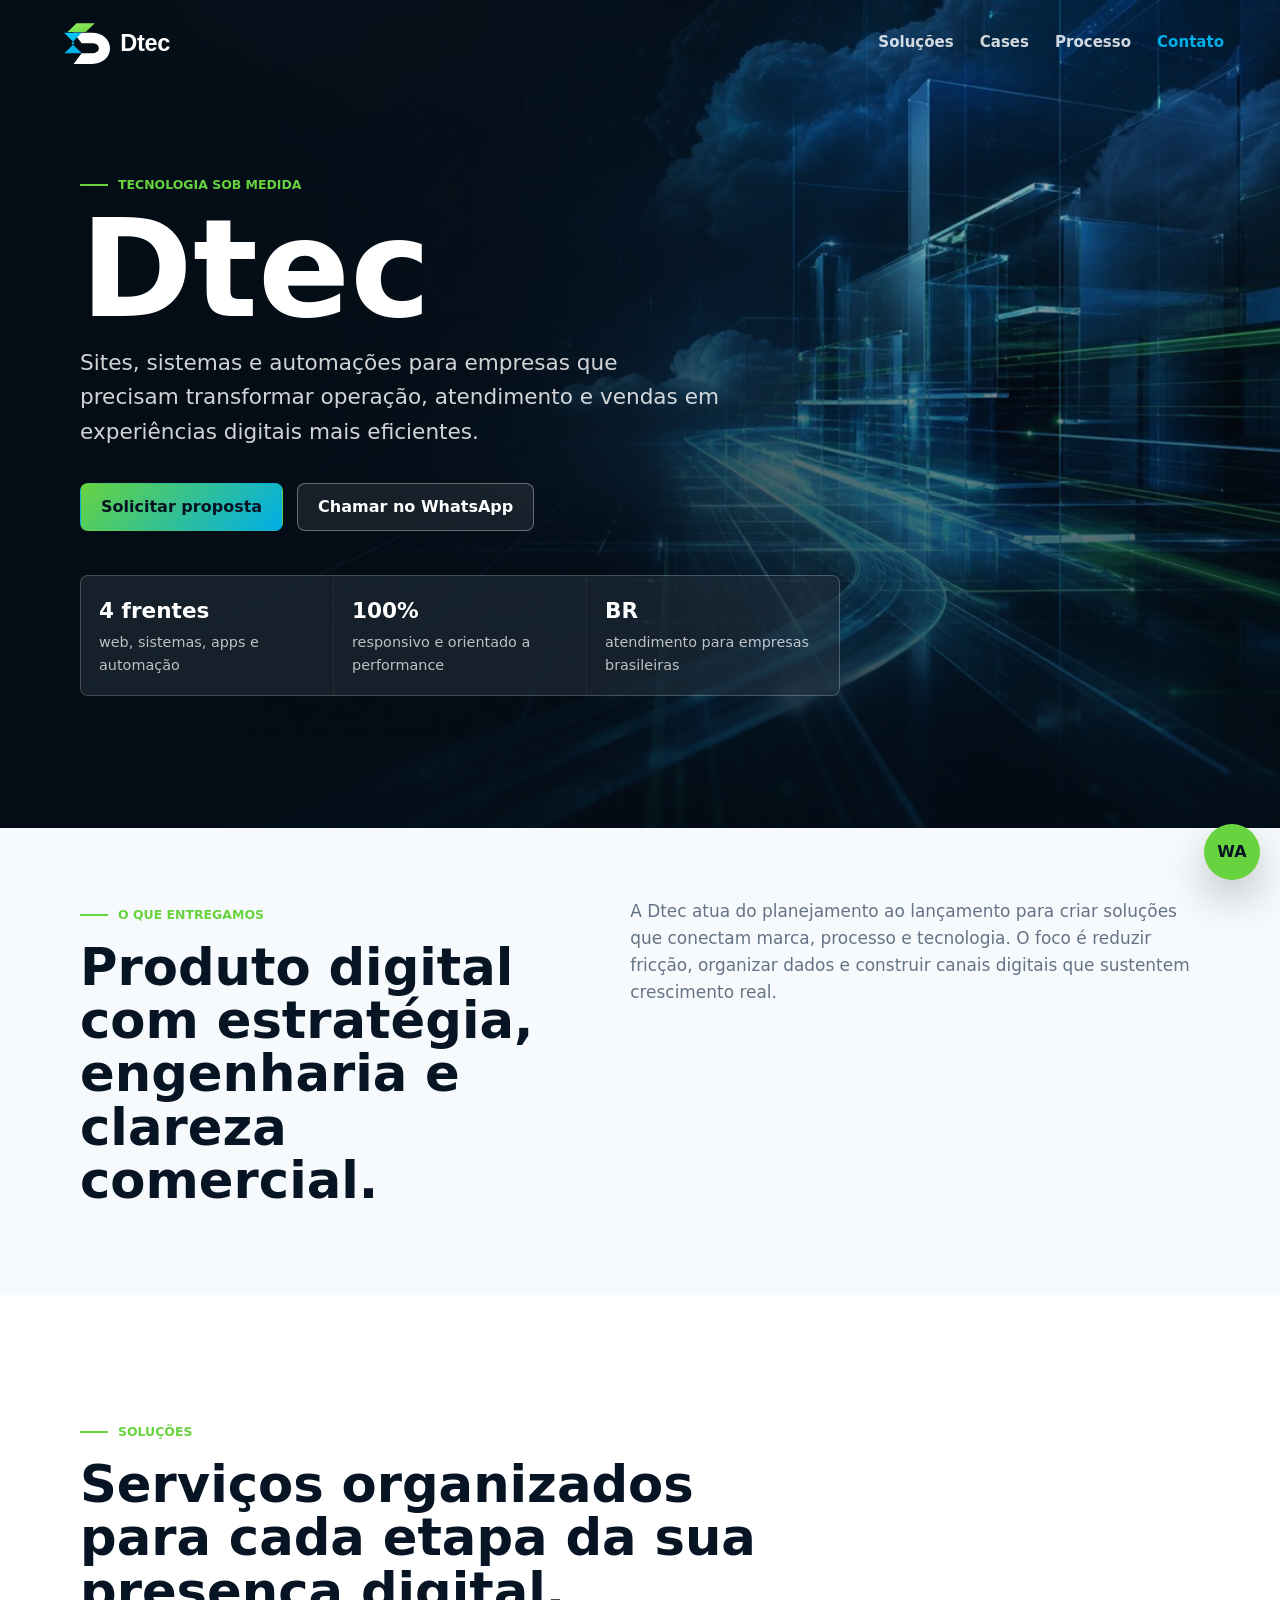
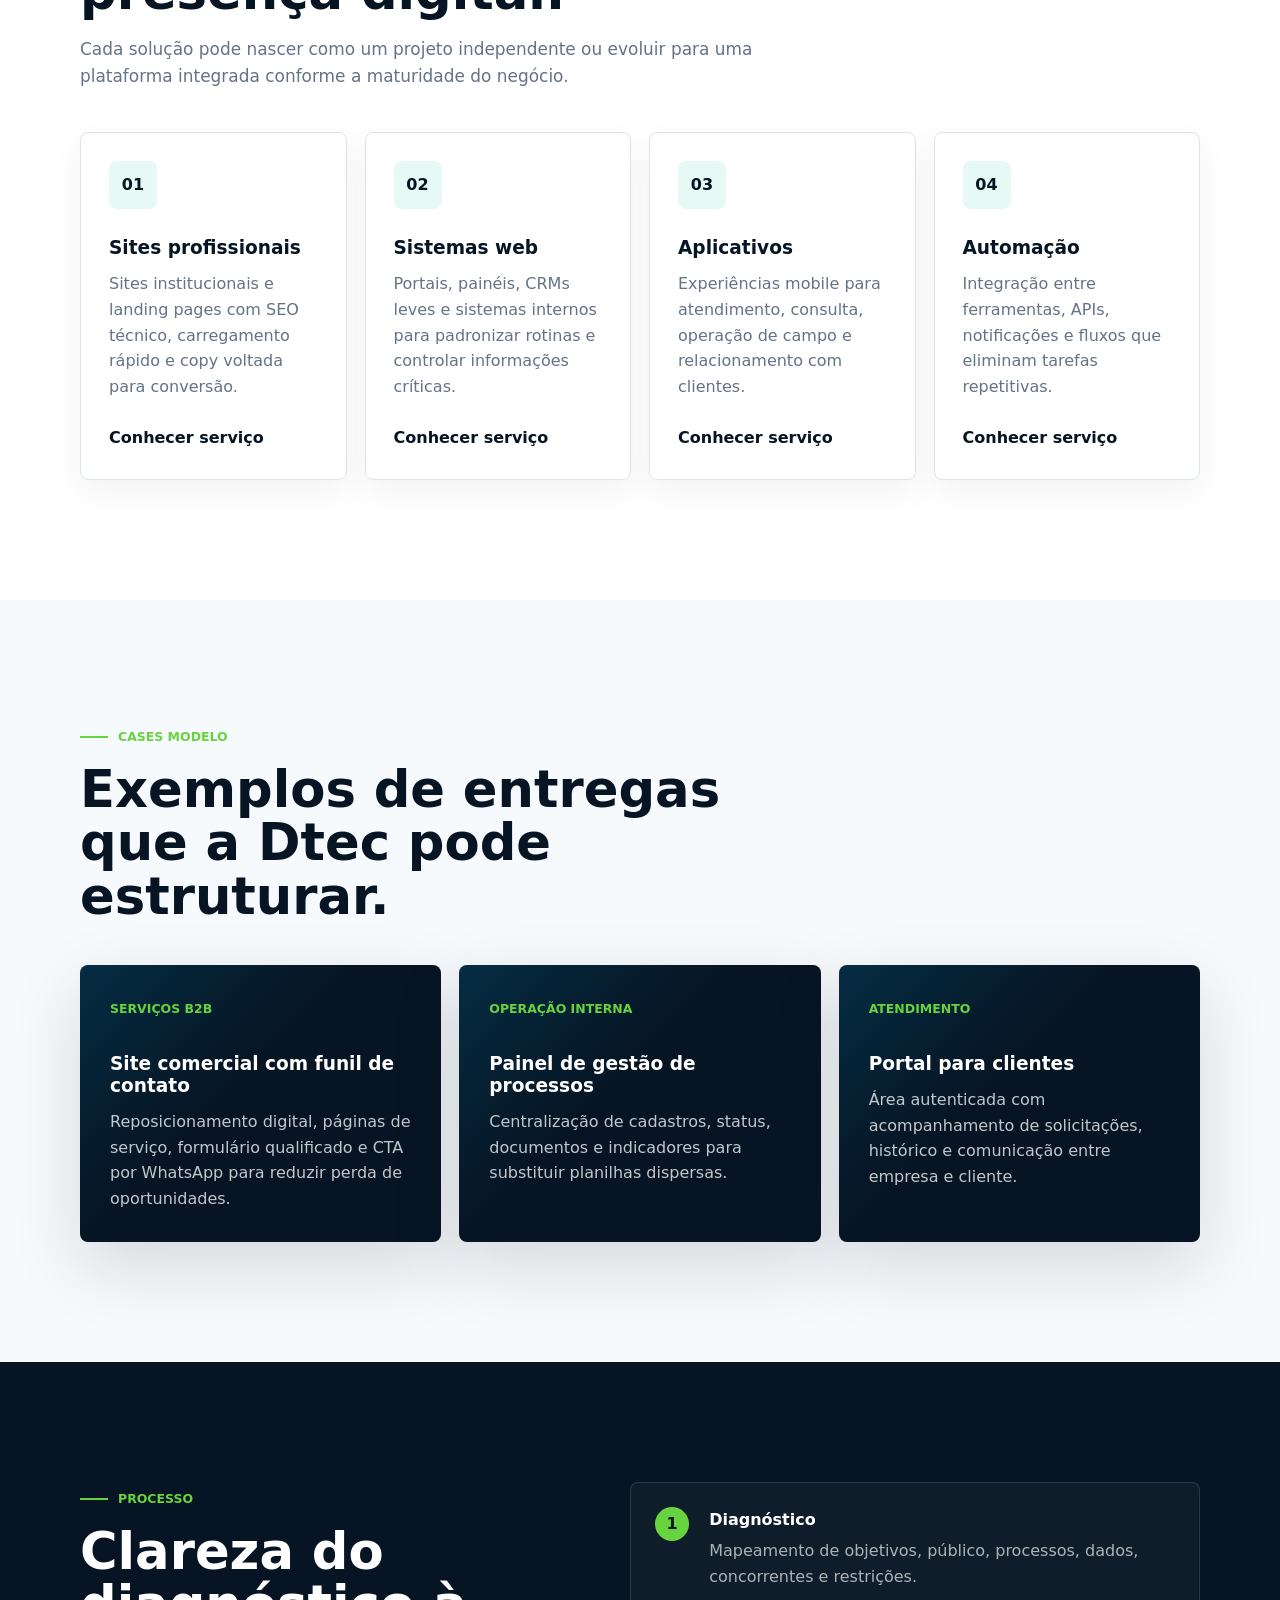
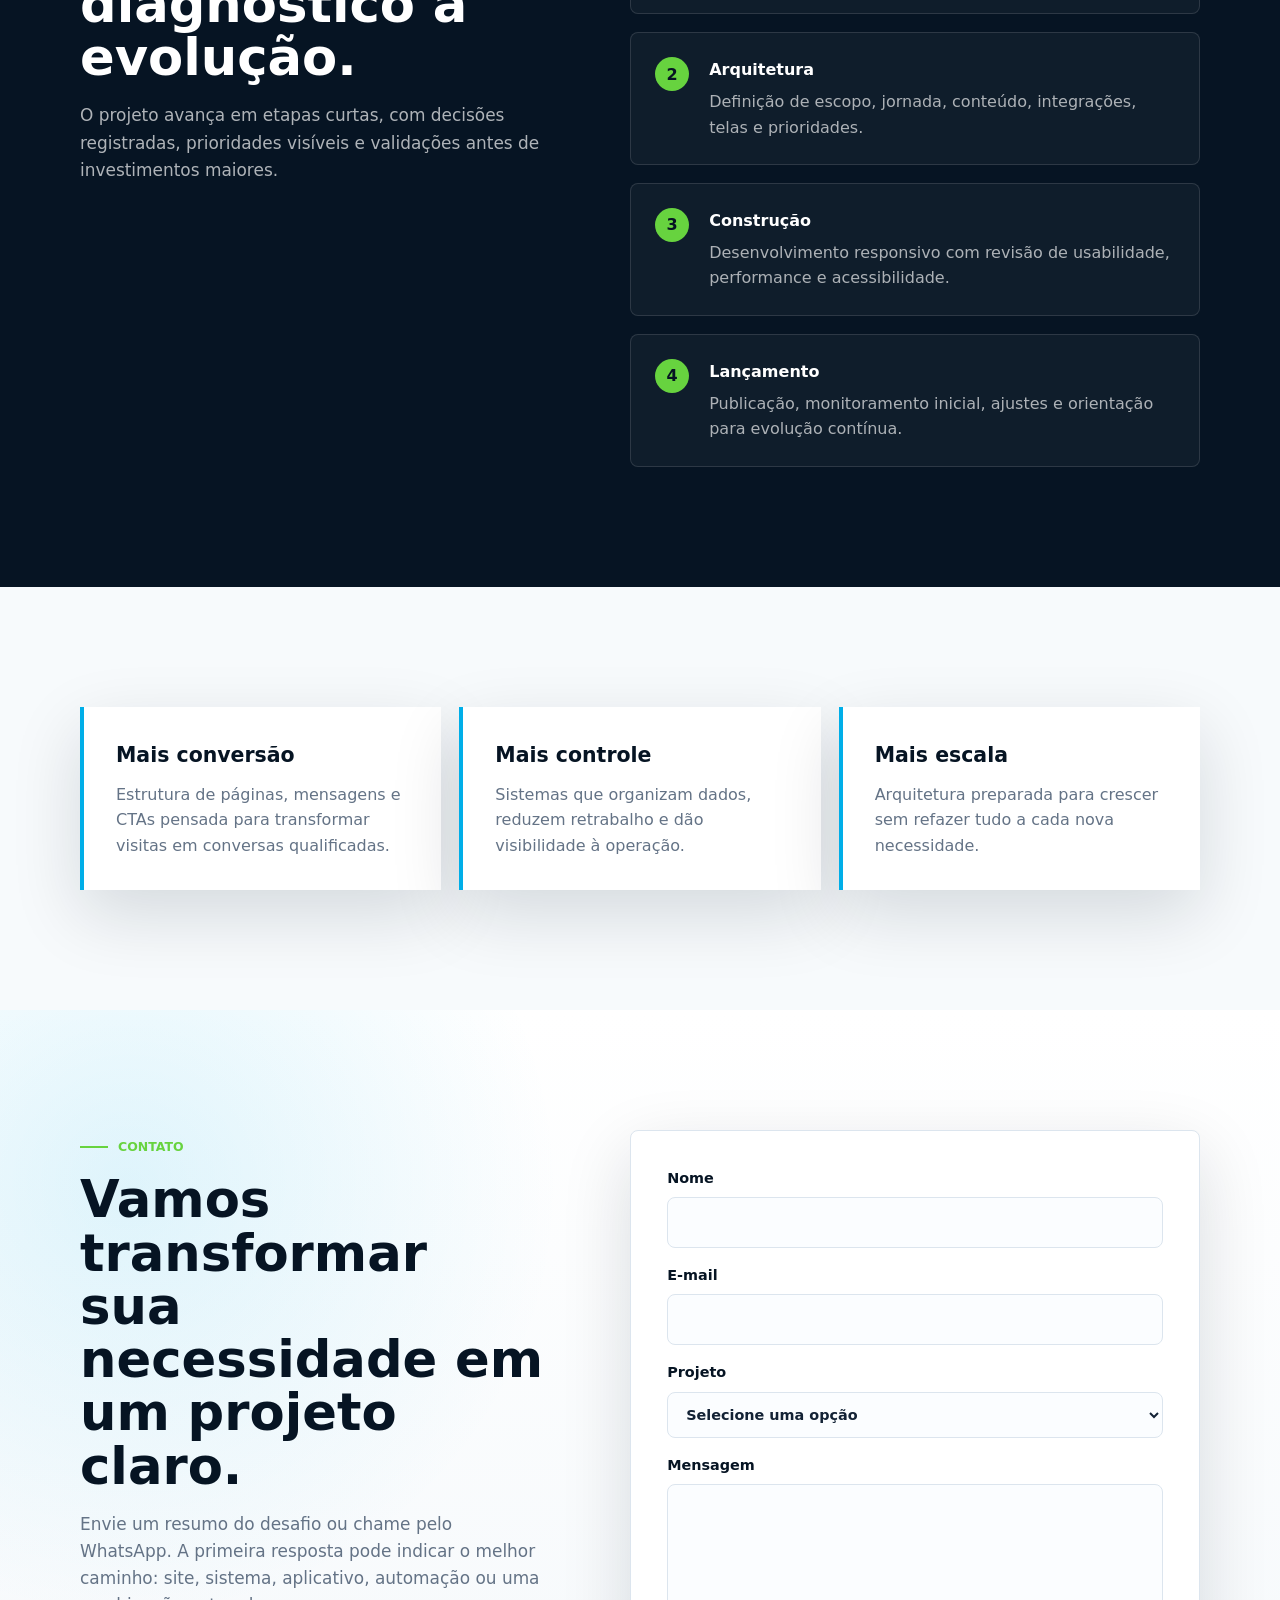
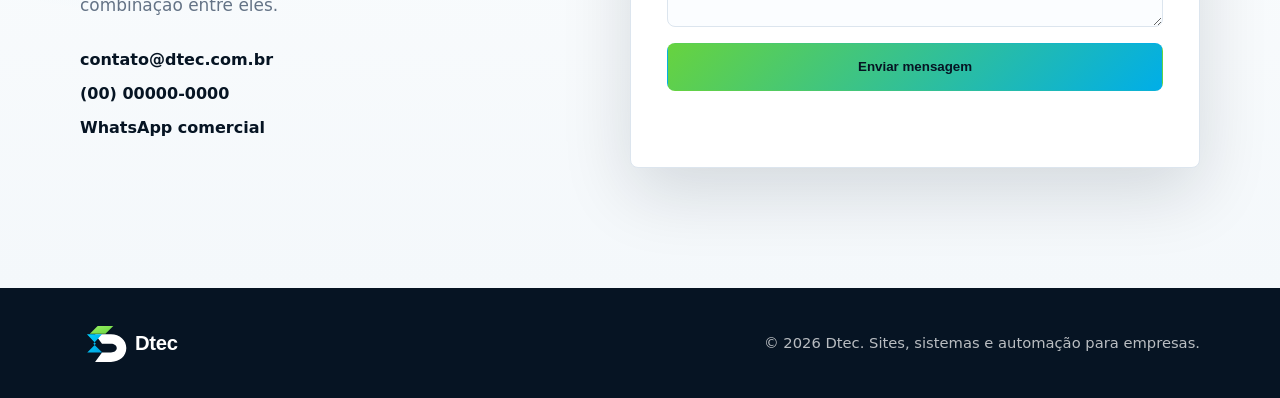
==== commit 1f7d2c09: "Adiciona variação clara do logo e atualiza referências no site" ====
--- a/index.html
+++ b/index.html
@@ -54,7 +54,8 @@
 
     <header class="site-header" data-header>
       <a class="brand" href="#inicio" aria-label="Dtec - início">
-        <img src="assets/logo-dtec.svg" alt="Dtec" width="154" height="48" />
+        <img class="logo-dark" src="assets/logo-dtec.svg" alt="Dtec" width="154" height="48" />
+        <img class="logo-light" src="assets/logo-dtec-light.svg" alt="" width="154" height="48" aria-hidden="true" />
       </a>
 
       <button
@@ -323,7 +324,7 @@
     <footer class="site-footer">
       <div class="container footer-layout">
         <a class="footer-brand" href="#inicio" aria-label="Dtec - início">
-          <img src="assets/logo-dtec.svg" alt="Dtec" width="132" height="42" />
+          <img src="assets/logo-dtec-light.svg" alt="Dtec" width="132" height="42" />
         </a>
         <p>© 2026 Dtec. Sites, sistemas e automação para empresas.</p>
       </div>
--- a/styles/main.css
+++ b/styles/main.css
@@ -105,10 +105,6 @@
 .footer-brand {
   display: flex;
   align-items: center;
-  padding: 6px 10px;
-  border-radius: var(--radius);
-  background: var(--white);
-  box-shadow: 0 14px 32px rgba(6, 20, 35, 0.12);
 }
 
 .brand img {
@@ -116,6 +112,18 @@
   height: 48px;
   object-fit: contain;
   object-position: left center;
+}
+
+.brand .logo-light {
+  display: none;
+}
+
+.site-header:not(.is-scrolled):not(.nav-visible) .brand .logo-dark {
+  display: none;
+}
+
+.site-header:not(.is-scrolled):not(.nav-visible) .brand .logo-light {
+  display: block;
 }
 
 .site-nav {
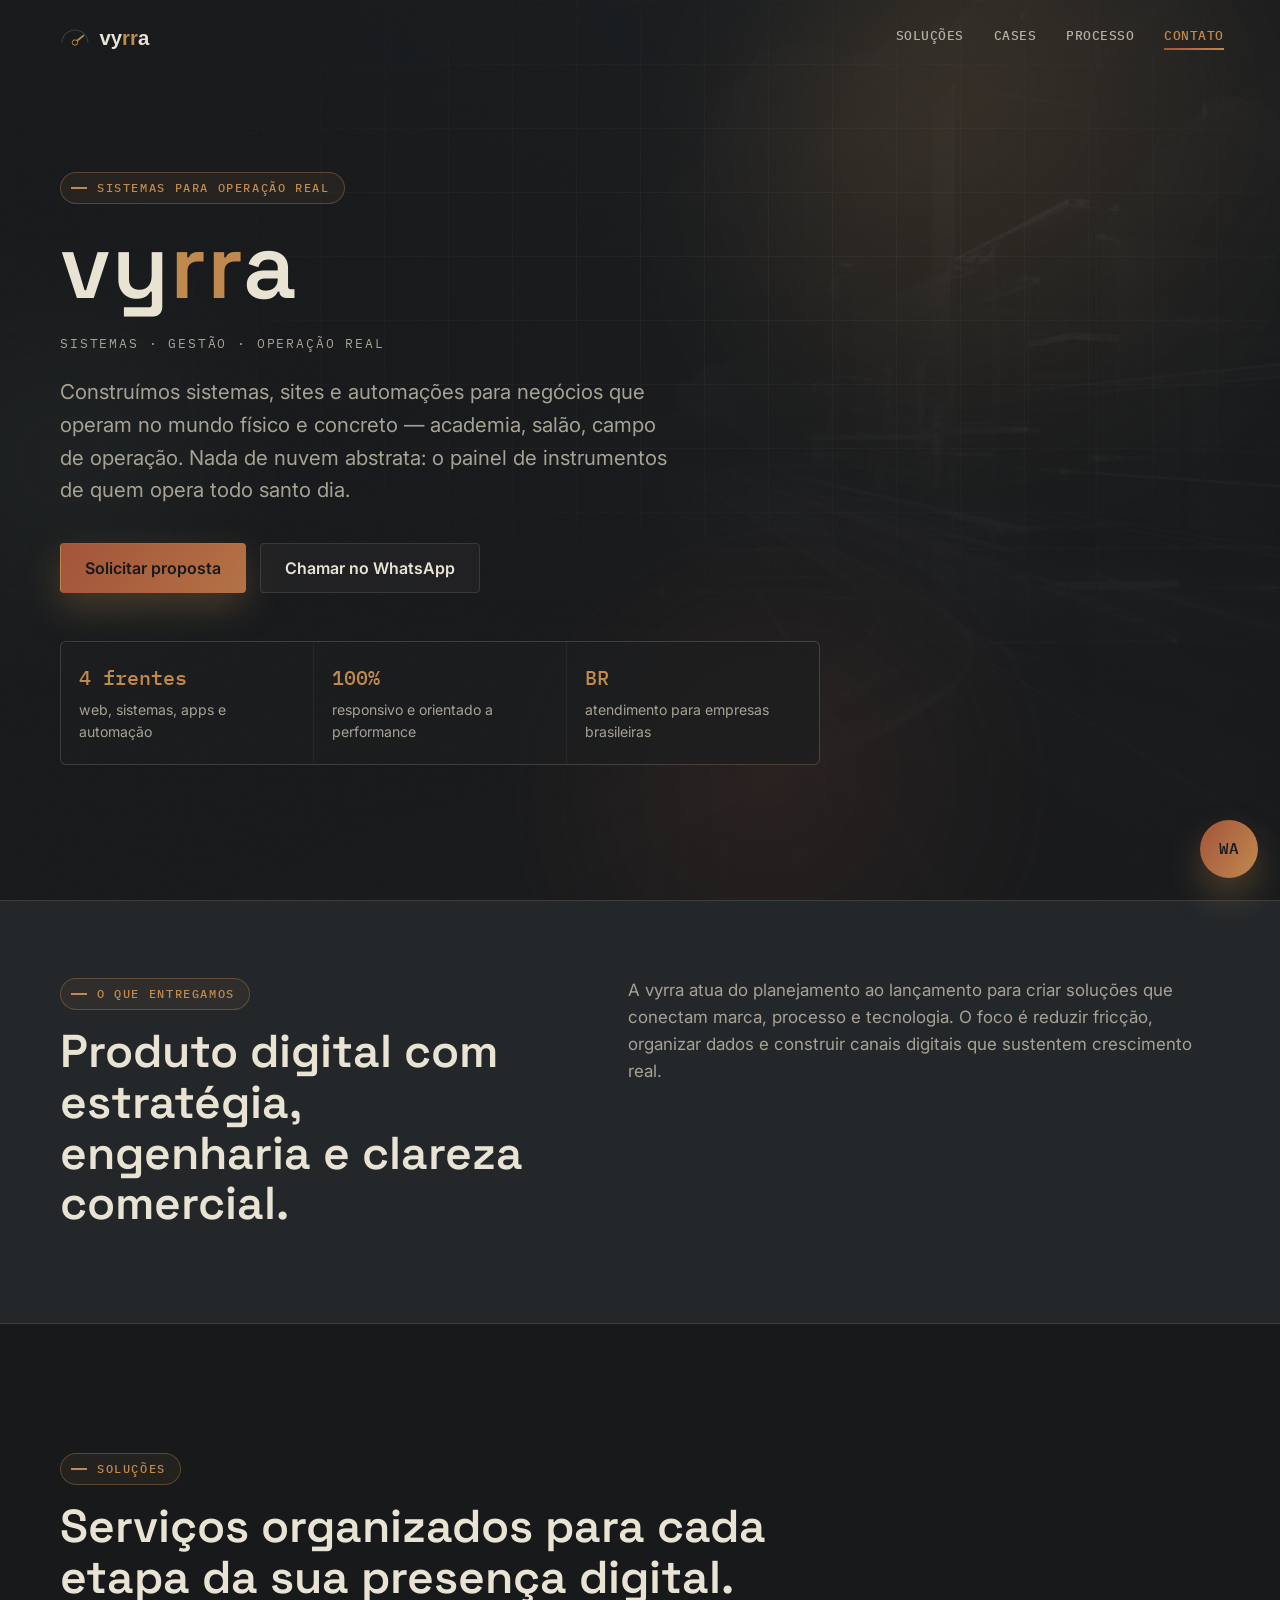
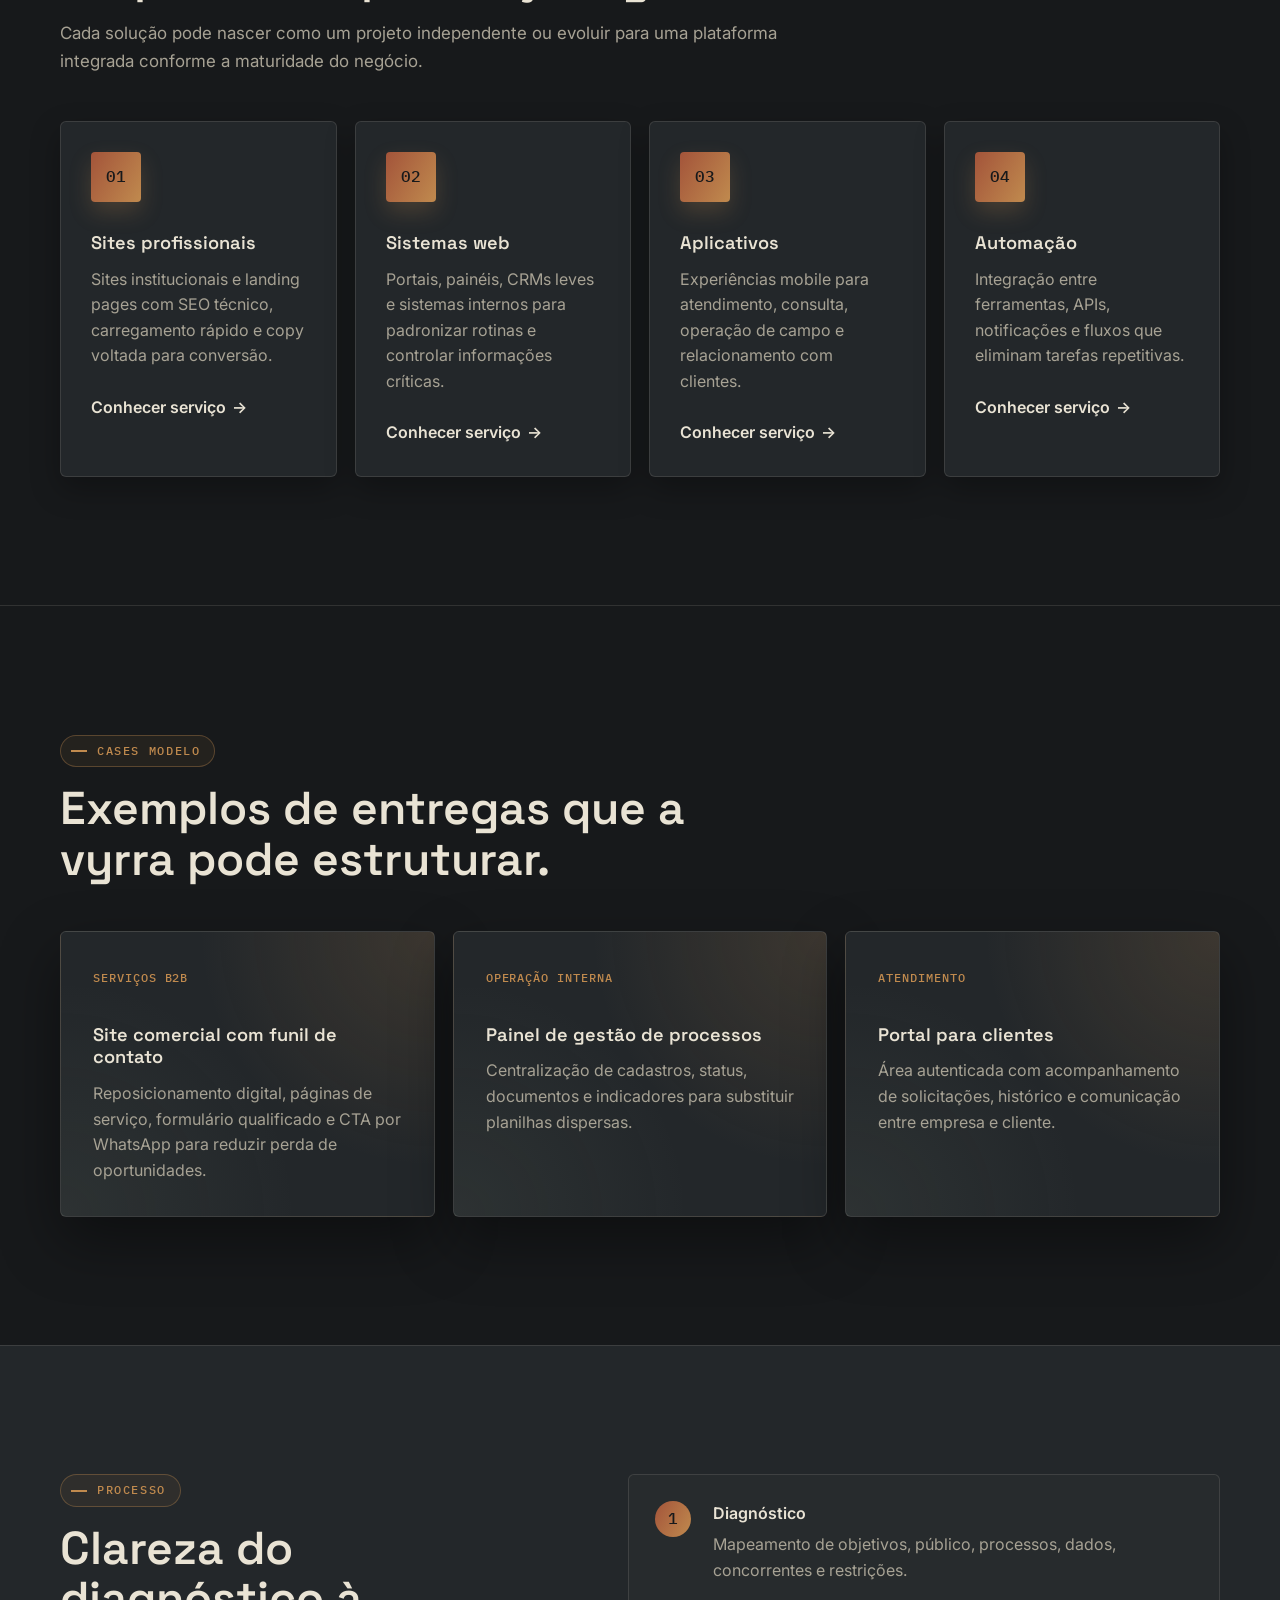
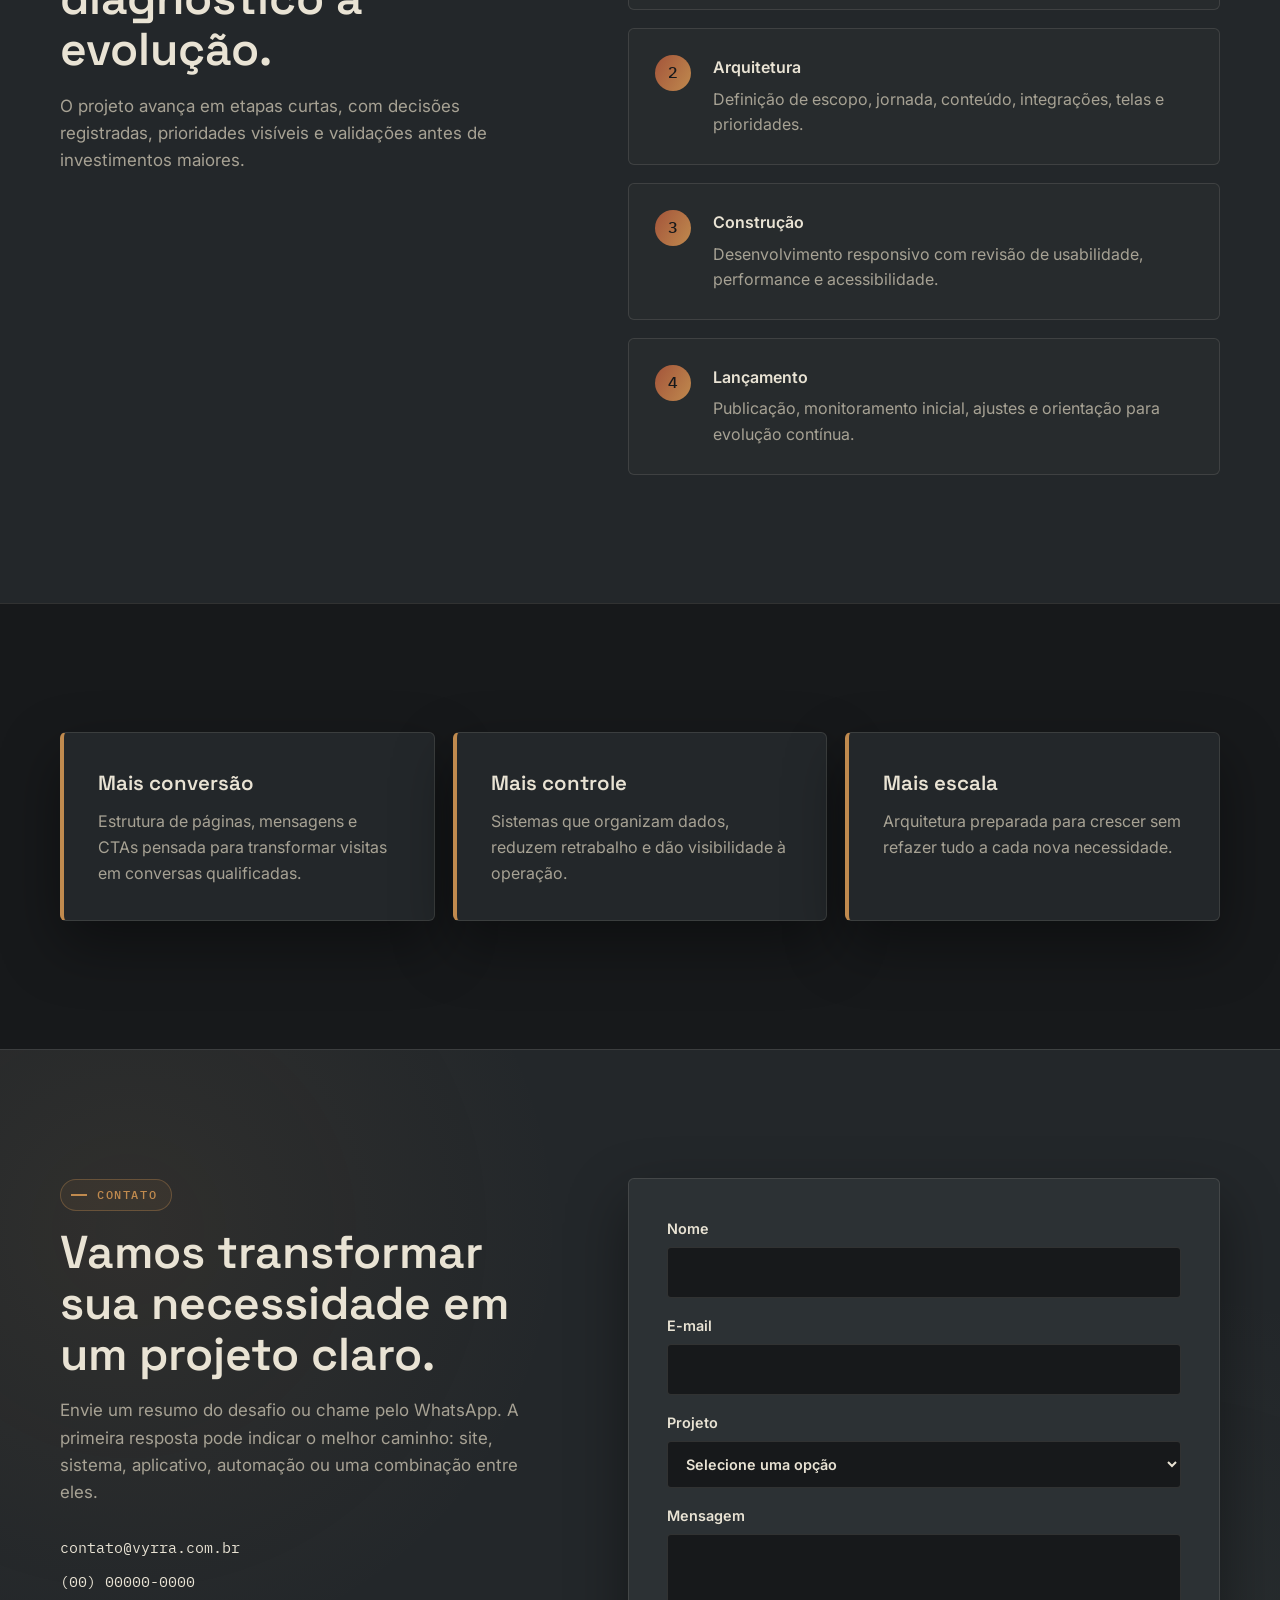
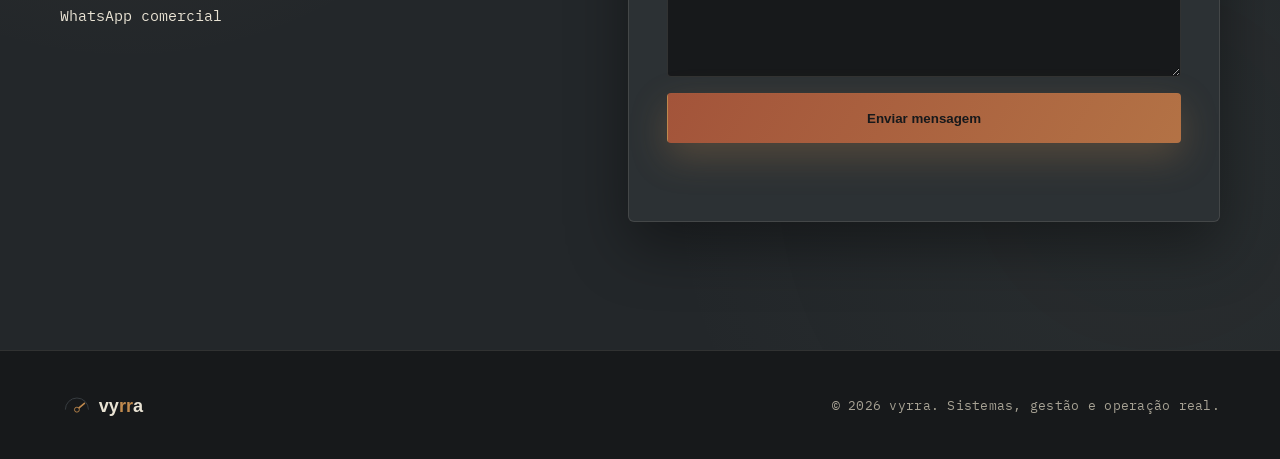
==== commit 6a7c22d8: "feat: update sitemap and styles for Vyrra branding - Changed sitemap URLs from dtec.com.br to vyrra." ====
--- a/index.html
+++ b/index.html
@@ -3,23 +3,23 @@
   <head>
     <meta charset="utf-8" />
     <meta name="viewport" content="width=device-width, initial-scale=1" />
-    <title>Dtec | Sites, sistemas e automação para empresas</title>
+    <title>vyrra | Sistemas, gestão e operação real para negócios físicos</title>
     <meta
       name="description"
-      content="A Dtec desenvolve sites profissionais, sistemas web, aplicativos e automações para empresas que precisam vender melhor e operar com mais controle."
+      content="A vyrra desenvolve sistemas, sites e automações para holdings e negócios que operam no mundo físico — academias, salões, campo de operação. Sem nuvem abstrata."
     />
     <meta name="robots" content="index, follow" />
-    <meta name="theme-color" content="#061423" />
-    <link rel="canonical" href="https://dtec.com.br/" />
+    <meta name="theme-color" content="#17191b" />
+    <link rel="canonical" href="https://vyrra.com.br/" />
     <meta property="og:type" content="website" />
     <meta property="og:locale" content="pt_BR" />
-    <meta property="og:title" content="Dtec | Soluções digitais para empresas" />
+    <meta property="og:title" content="vyrra | Sistemas, gestão e operação real" />
     <meta
       property="og:description"
-      content="Sites, sistemas web, aplicativos e integrações com foco em performance, usabilidade e resultado."
+      content="Sistemas, sites e integrações para negócios físicos e concretos, com foco em operação do dia a dia."
     />
-    <meta property="og:image" content="https://dtec.com.br/assets/hero-dtec-1280.jpg" />
-    <meta property="og:url" content="https://dtec.com.br/" />
+    <meta property="og:image" content="https://vyrra.com.br/assets/hero-dtec-1280.jpg" />
+    <meta property="og:url" content="https://vyrra.com.br/" />
     <meta name="twitter:card" content="summary_large_image" />
     <link rel="icon" href="assets/favicon.svg" type="image/svg+xml" />
     <link rel="preload" href="assets/hero-dtec-1280.jpg" as="image" />
@@ -28,10 +28,10 @@
       {
         "@context": "https://schema.org",
         "@type": "Organization",
-        "name": "Dtec",
-        "url": "https://dtec.com.br/",
-        "logo": "https://dtec.com.br/assets/logo-dtec.svg",
-        "email": "contato@dtec.com.br",
+        "name": "vyrra",
+        "url": "https://vyrra.com.br/",
+        "logo": "https://vyrra.com.br/assets/logo-vyrra-light.svg",
+        "email": "contato@vyrra.com.br",
         "sameAs": [],
         "contactPoint": {
           "@type": "ContactPoint",
@@ -53,9 +53,9 @@
     <a class="skip-link" href="#conteudo">Ir para o conteúdo</a>
 
     <header class="site-header" data-header>
-      <a class="brand" href="#inicio" aria-label="Dtec - início">
-        <img class="logo-dark" src="assets/logo-dtec.svg" alt="Dtec" width="154" height="48" />
-        <img class="logo-light" src="assets/logo-dtec-light.svg" alt="" width="154" height="48" aria-hidden="true" />
+      <a class="brand" href="#inicio" aria-label="vyrra - início">
+        <img class="logo-dark" src="assets/logo-vyrra.svg" alt="vyrra" width="148" height="40" />
+        <img class="logo-light" src="assets/logo-vyrra-light.svg" alt="" width="148" height="40" aria-hidden="true" />
       </a>
 
       <button
@@ -86,19 +86,26 @@
           <img src="assets/hero-dtec-1280.jpg" alt="" width="1280" height="720" />
         </picture>
         <div class="hero-overlay"></div>
+        <div class="grid-overlay" aria-hidden="true"></div>
+        <div class="hero-blob hero-blob-1" aria-hidden="true"></div>
+        <div class="hero-blob hero-blob-2" aria-hidden="true"></div>
+        <div class="hero-blob hero-blob-3" aria-hidden="true"></div>
+        <div class="noise-overlay" aria-hidden="true"></div>
 
         <div class="container hero-content">
-          <p class="eyebrow">Tecnologia sob medida</p>
-          <h1>Dtec</h1>
+          <p class="eyebrow">Sistemas para operação real</p>
+          <h1>vy<span>rr</span>a</h1>
+          <p class="hero-tagline">Sistemas · Gestão · Operação real</p>
           <p class="hero-copy">
-            Sites, sistemas e automações para empresas que precisam transformar operação,
-            atendimento e vendas em experiências digitais mais eficientes.
+            Construímos sistemas, sites e automações para negócios que operam no mundo físico e
+            concreto — academia, salão, campo de operação. Nada de nuvem abstrata: o painel de
+            instrumentos de quem opera todo santo dia.
           </p>
           <div class="hero-actions">
             <a class="button button-primary" href="#contato">Solicitar proposta</a>
-            <a class="button button-secondary" href="https://wa.me/5500000000000?text=Ol%C3%A1%2C%20quero%20falar%20com%20a%20Dtec%20sobre%20um%20projeto." target="_blank" rel="noopener">Chamar no WhatsApp</a>
-          </div>
-          <dl class="hero-metrics" aria-label="Diferenciais da Dtec">
+            <a class="button button-secondary" href="https://wa.me/5500000000000?text=Ol%C3%A1%2C%20quero%20falar%20com%20a%20vyrra%20sobre%20um%20projeto." target="_blank" rel="noopener">Chamar no WhatsApp</a>
+          </div>
+          <dl class="hero-metrics" aria-label="Diferenciais da vyrra">
             <div>
               <dt>4 frentes</dt>
               <dd>web, sistemas, apps e automação</dd>
@@ -115,14 +122,14 @@
         </div>
       </section>
 
-      <section class="section section-intro" aria-label="Resumo da Dtec">
+      <section class="section section-intro" aria-label="Resumo da vyrra">
         <div class="container intro-grid">
           <div>
             <span class="section-kicker">O que entregamos</span>
             <h2>Produto digital com estratégia, engenharia e clareza comercial.</h2>
           </div>
           <p>
-            A Dtec atua do planejamento ao lançamento para criar soluções que conectam marca,
+            A vyrra atua do planejamento ao lançamento para criar soluções que conectam marca,
             processo e tecnologia. O foco é reduzir fricção, organizar dados e construir canais
             digitais que sustentem crescimento real.
           </p>
@@ -185,7 +192,7 @@
         <div class="container">
           <div class="section-heading">
             <span class="section-kicker">Cases modelo</span>
-            <h2>Exemplos de entregas que a Dtec pode estruturar.</h2>
+            <h2>Exemplos de entregas que a vyrra pode estruturar.</h2>
           </div>
           <div class="case-grid">
             <article class="case-card">
@@ -275,9 +282,9 @@
               o melhor caminho: site, sistema, aplicativo, automação ou uma combinação entre eles.
             </p>
             <div class="contact-list">
-              <a href="mailto:contato@dtec.com.br">contato@dtec.com.br</a>
+              <a href="mailto:contato@vyrra.com.br">contato@vyrra.com.br</a>
               <a href="tel:+5500000000000">(00) 00000-0000</a>
-              <a href="https://wa.me/5500000000000?text=Ol%C3%A1%2C%20quero%20falar%20com%20a%20Dtec%20sobre%20um%20projeto." target="_blank" rel="noopener">WhatsApp comercial</a>
+              <a href="https://wa.me/5500000000000?text=Ol%C3%A1%2C%20quero%20falar%20com%20a%20vyrra%20sobre%20um%20projeto." target="_blank" rel="noopener">WhatsApp comercial</a>
             </div>
           </div>
 
@@ -313,20 +320,20 @@
 
     <a
       class="whatsapp-float"
-      href="https://wa.me/5500000000000?text=Ol%C3%A1%2C%20quero%20falar%20com%20a%20Dtec%20sobre%20um%20projeto."
+      href="https://wa.me/5500000000000?text=Ol%C3%A1%2C%20quero%20falar%20com%20a%20vyrra%20sobre%20um%20projeto."
       target="_blank"
       rel="noopener"
-      aria-label="Chamar a Dtec no WhatsApp"
+      aria-label="Chamar a vyrra no WhatsApp"
     >
       WA
     </a>
 
     <footer class="site-footer">
       <div class="container footer-layout">
-        <a class="footer-brand" href="#inicio" aria-label="Dtec - início">
-          <img src="assets/logo-dtec-light.svg" alt="Dtec" width="132" height="42" />
+        <a class="footer-brand" href="#inicio" aria-label="vyrra - início">
+          <img src="assets/logo-vyrra-light.svg" alt="vyrra" width="132" height="36" />
         </a>
-        <p>© 2026 Dtec. Sites, sistemas e automação para empresas.</p>
+        <p>© 2026 vyrra. Sistemas, gestão e operação real.</p>
       </div>
     </footer>
 
--- a/styles/main.css
+++ b/styles/main.css
@@ -1,17 +1,26 @@
+@import url("https://fonts.googleapis.com/css2?family=Space+Grotesk:wght@500;600;700&family=Inter:wght@400;500;600&family=IBM+Plex+Mono:wght@400;500&display=swap");
+
 :root {
-  --ink: #061423;
-  --ink-2: #0b2136;
-  --text: #132235;
-  --muted: #647386;
-  --line: #dce5ee;
-  --surface: #f7fafc;
-  --white: #ffffff;
-  --cyan: #00aee8;
-  --green: #67d33f;
-  --shadow: 0 24px 70px rgba(6, 20, 35, 0.14);
-  --radius: 8px;
-  font-family:
-    Inter, ui-sans-serif, system-ui, -apple-system, BlinkMacSystemFont, "Segoe UI", sans-serif;
+  --ink: #17191b;
+  --panel: #23272a;
+  --panel-2: #2c3134;
+  --panel-3: #33393d;
+  --brass: #c08a4e;
+  --brass-dim: #8c6438;
+  --sage: #83937f;
+  --rust: #a3543a;
+  --bone: #e9e3d4;
+  --bone-dim: #a7a294;
+  --text: var(--bone);
+  --muted: var(--bone-dim);
+  --line: rgba(233, 227, 212, 0.12);
+  --white: #e9e3d4;
+  --gradient-brand: linear-gradient(120deg, var(--rust) 0%, var(--brass) 100%);
+  --shadow: 0 24px 60px rgba(0, 0, 0, 0.4);
+  --shadow-glow: 0 20px 50px rgba(192, 138, 78, 0.22), 0 8px 24px rgba(0, 0, 0, 0.45);
+  --radius: 6px;
+  --radius-sm: 4px;
+  font-family: "Inter", ui-sans-serif, system-ui, -apple-system, BlinkMacSystemFont, "Segoe UI", sans-serif;
 }
 
 * {
@@ -24,8 +33,9 @@
 
 body {
   margin: 0;
-  color: var(--text);
-  background: var(--white);
+  overflow-x: clip;
+  color: var(--bone);
+  background: var(--ink);
   line-height: 1.6;
 }
 
@@ -39,11 +49,11 @@
   top: 12px;
   left: 12px;
   transform: translateY(-160%);
-  border-radius: var(--radius);
+  border-radius: var(--radius-sm);
   padding: 10px 14px;
   color: var(--ink);
-  background: var(--green);
-  font-weight: 900;
+  background: var(--brass);
+  font-weight: 700;
   transition: transform 160ms ease;
 }
 
@@ -66,14 +76,16 @@
 input:focus-visible,
 select:focus-visible,
 textarea:focus-visible {
-  outline: 3px solid rgba(0, 174, 232, 0.45);
+  outline: 3px solid rgba(192, 138, 78, 0.45);
   outline-offset: 3px;
 }
 
 .container {
-  width: min(1120px, calc(100% - 40px));
+  width: min(1160px, calc(100% - 40px));
   margin-inline: auto;
 }
+
+/* ---------- Header ---------- */
 
 .site-header {
   position: fixed;
@@ -86,19 +98,22 @@
   justify-content: space-between;
   gap: 24px;
   padding: 18px clamp(20px, 5vw, 56px);
-  color: var(--white);
+  color: var(--bone);
   transition:
-    background 180ms ease,
-    box-shadow 180ms ease,
-    padding 180ms ease;
+    background 220ms ease,
+    box-shadow 220ms ease,
+    padding 220ms ease,
+    border-color 220ms ease;
+  border-bottom: 1px solid transparent;
 }
 
 .site-header.is-scrolled,
 .site-header.nav-visible {
-  background: rgba(255, 255, 255, 0.94);
-  color: var(--text);
-  box-shadow: 0 14px 40px rgba(6, 20, 35, 0.08);
-  backdrop-filter: blur(18px);
+  background: rgba(23, 25, 27, 0.82);
+  border-bottom: 1px solid var(--line);
+  box-shadow: 0 14px 40px rgba(0, 0, 0, 0.32);
+  backdrop-filter: blur(20px) saturate(140%);
+  -webkit-backdrop-filter: blur(20px) saturate(140%);
 }
 
 .brand,
@@ -108,50 +123,67 @@
 }
 
 .brand img {
-  width: 154px;
-  height: 48px;
+  width: 148px;
+  height: 40px;
   object-fit: contain;
   object-position: left center;
 }
 
-.brand .logo-light {
+.brand .logo-dark {
   display: none;
 }
 
-.site-header:not(.is-scrolled):not(.nav-visible) .brand .logo-dark {
-  display: none;
-}
-
-.site-header:not(.is-scrolled):not(.nav-visible) .brand .logo-light {
+.site-header .brand .logo-light {
   display: block;
 }
 
 .site-nav {
   display: flex;
   align-items: center;
-  gap: 26px;
-  font-size: 0.94rem;
-  font-weight: 700;
+  gap: 30px;
+  font-family: "IBM Plex Mono", monospace;
+  font-size: 0.8rem;
+  font-weight: 500;
+  letter-spacing: 0.04em;
+  text-transform: uppercase;
 }
 
 .site-nav a {
-  opacity: 0.82;
+  position: relative;
+  opacity: 0.72;
+  padding-bottom: 4px;
+}
+
+.site-nav a::after {
+  content: "";
+  position: absolute;
+  left: 0;
+  right: 100%;
+  bottom: 0;
+  height: 2px;
+  background: var(--gradient-brand);
+  transition: right 220ms ease;
 }
 
 .site-nav a:hover,
 .site-nav a.is-active {
-  color: var(--cyan);
+  color: var(--brass);
   opacity: 1;
+}
+
+.site-nav a:hover::after,
+.site-nav a.is-active::after {
+  right: 0;
 }
 
 .nav-toggle {
   display: none;
   width: 44px;
   height: 44px;
-  border: 1px solid currentColor;
-  border-radius: var(--radius);
+  border: 1px solid var(--line);
+  border-radius: var(--radius-sm);
   color: inherit;
-  background: transparent;
+  background: rgba(233, 227, 212, 0.05);
 }
 
 .nav-toggle span {
@@ -162,21 +194,27 @@
   background: currentColor;
 }
 
+/* ---------- Hero ---------- */
+
 .hero {
   position: relative;
-  min-height: 92vh;
+  min-height: 100vh;
   display: flex;
   align-items: center;
   overflow: hidden;
-  color: var(--white);
-  background: var(--ink);
+  color: var(--bone);
+  background: radial-gradient(ellipse 1000px 620px at 50% 0%, var(--panel-2), var(--ink) 70%);
 }
 
 .hero-media,
-.hero-media img,
-.hero-overlay {
+.hero-media img {
   position: absolute;
   inset: 0;
+}
+
+.hero-media {
+  opacity: 0.16;
+  mix-blend-mode: luminosity;
 }
 
 .hero-media img {
@@ -186,9 +224,89 @@
 }
 
 .hero-overlay {
+  position: absolute;
+  inset: 0;
   background:
-    linear-gradient(90deg, rgba(4, 13, 22, 0.94) 0%, rgba(4, 13, 22, 0.74) 38%, rgba(4, 13, 22, 0.2) 72%),
-    linear-gradient(0deg, rgba(4, 13, 22, 0.75), rgba(4, 13, 22, 0));
+    linear-gradient(100deg, rgba(23, 25, 27, 0.96) 0%, rgba(23, 25, 27, 0.86) 42%, rgba(23, 25, 27, 0.5) 78%),
+    linear-gradient(0deg, rgba(23, 25, 27, 0.85), rgba(23, 25, 27, 0.2));
+}
+
+.hero-blob {
+  position: absolute;
+  z-index: 0;
+  border-radius: 50%;
+  filter: blur(80px);
+  opacity: 0.45;
+  pointer-events: none;
+}
+
+.hero-blob-1 {
+  top: -12%;
+  right: -8%;
+  width: 640px;
+  height: 640px;
+  background: radial-gradient(circle at 30% 30%, rgba(192, 138, 78, 0.4), transparent 70%);
+  animation: float-1 18s ease-in-out infinite;
+}
+
+.hero-blob-2 {
+  bottom: -18%;
+  right: 18%;
+  width: 480px;
+  height: 480px;
+  background: radial-gradient(circle at 40% 40%, rgba(163, 84, 58, 0.34), transparent 70%);
+  animation: float-2 22s ease-in-out infinite;
+}
+
+.hero-blob-3 {
+  top: 30%;
+  left: -10%;
+  width: 380px;
+  height: 380px;
+  background: radial-gradient(circle at 50% 50%, rgba(131, 147, 127, 0.26), transparent 70%);
+  animation: float-1 26s ease-in-out infinite reverse;
+}
+
+@keyframes float-1 {
+  0%, 100% { transform: translate(0, 0) scale(1); }
+  50% { transform: translate(-30px, 40px) scale(1.08); }
+}
+
+@keyframes float-2 {
+  0%, 100% { transform: translate(0, 0) scale(1); }
+  50% { transform: translate(30px, -30px) scale(0.94); }
+}
+
+.grid-overlay {
+  position: absolute;
+  inset: 0;
+  z-index: 0;
+  background-image:
+    linear-gradient(rgba(233, 227, 212, 0.04) 1px, transparent 1px),
+    linear-gradient(90deg, rgba(233, 227, 212, 0.04) 1px, transparent 1px);
+  background-size: 64px 64px;
+  mask-image: radial-gradient(ellipse 80% 60% at 60% 30%, black 10%, transparent 75%);
+}
+
+.noise-overlay {
+  position: absolute;
+  inset: 0;
+  z-index: 0;
+  opacity: 0.5;
+  mix-blend-mode: overlay;
+  pointer-events: none;
+  background-image: url("data:image/svg+xml;utf8,<svg xmlns='http://www.w3.org/2000/svg' width='120' height='120'><filter id='n'><feTurbulence type='fractalNoise' baseFrequency='0.9' numOctaves='2' stitchTiles='stitch'/><feColorMatrix type='saturate' values='0'/></filter><rect width='100%25' height='100%25' filter='url(%23n)' opacity='0.35'/></svg>");
+}
+
+.reveal {
+  opacity: 0;
+  transform: translateY(24px);
+  transition: opacity 700ms cubic-bezier(0.2, 0.7, 0.2, 1), transform 700ms cubic-bezier(0.2, 0.7, 0.2, 1);
+}
+
+.reveal.is-visible {
+  opacity: 1;
+  transform: translateY(0);
 }
 
 .hero-content {
@@ -203,17 +321,22 @@
   align-items: center;
   gap: 10px;
   margin: 0 0 16px;
-  color: var(--green);
-  font-size: 0.78rem;
-  font-weight: 800;
-  letter-spacing: 0;
+  padding: 6px 14px 6px 10px;
+  border-radius: 999px;
+  border: 1px solid rgba(192, 138, 78, 0.35);
+  background: rgba(192, 138, 78, 0.08);
+  color: var(--brass);
+  font-family: "IBM Plex Mono", monospace;
+  font-size: 0.72rem;
+  font-weight: 500;
+  letter-spacing: 0.14em;
   text-transform: uppercase;
 }
 
 .eyebrow::before,
 .section-kicker::before {
   content: "";
-  width: 28px;
+  width: 16px;
   height: 2px;
   background: currentColor;
 }
@@ -225,34 +348,56 @@
   margin-top: 0;
 }
 
+h1,
+h2,
+h3 {
+  font-family: "Space Grotesk", "Inter", sans-serif;
+}
+
 h1 {
-  max-width: 760px;
-  margin-bottom: 18px;
-  font-size: clamp(4.5rem, 12vw, 8.5rem);
-  line-height: 0.86;
-  letter-spacing: 0;
+  max-width: 820px;
+  margin-bottom: 20px;
+  font-size: clamp(3rem, 7.6vw, 5.8rem);
+  font-weight: 600;
+  line-height: 1;
+  letter-spacing: 0.01em;
+  color: var(--bone);
+}
+
+h1 span {
+  color: var(--brass);
 }
 
 h2 {
   margin-bottom: 18px;
-  color: var(--ink);
-  font-size: clamp(2rem, 4vw, 3.5rem);
-  line-height: 1.04;
-  letter-spacing: 0;
+  color: var(--bone);
+  font-size: clamp(1.9rem, 3.6vw, 3.1rem);
+  font-weight: 600;
+  line-height: 1.1;
 }
 
 h3 {
   margin-bottom: 12px;
-  color: var(--ink);
-  font-size: 1.16rem;
-  line-height: 1.2;
+  color: var(--bone);
+  font-size: 1.14rem;
+  font-weight: 600;
+  line-height: 1.25;
 }
 
 .hero-copy {
-  max-width: 640px;
-  margin-bottom: 34px;
-  color: rgba(255, 255, 255, 0.82);
-  font-size: clamp(1.08rem, 2vw, 1.35rem);
+  max-width: 620px;
+  margin-bottom: 36px;
+  color: var(--bone-dim);
+  font-size: clamp(1.05rem, 2vw, 1.28rem);
+}
+
+.hero-tagline {
+  font-family: "IBM Plex Mono", monospace;
+  font-size: 0.82rem;
+  letter-spacing: 0.14em;
+  text-transform: uppercase;
+  color: var(--bone-dim);
+  margin: 0 0 22px;
 }
 
 .hero-actions {
@@ -266,68 +411,111 @@
   grid-template-columns: repeat(3, minmax(0, 1fr));
   gap: 1px;
   max-width: 760px;
-  margin: 44px 0 0;
-  border: 1px solid rgba(255, 255, 255, 0.16);
+  margin: 48px 0 0;
+  border: 1px solid var(--line);
   border-radius: var(--radius);
   overflow: hidden;
-  background: rgba(255, 255, 255, 0.12);
+  background: rgba(233, 227, 212, 0.06);
 }
 
 .hero-metrics div {
-  padding: 18px;
-  background: rgba(6, 20, 35, 0.45);
+  padding: 20px 18px;
+  background: rgba(23, 25, 27, 0.7);
+  transition: background 200ms ease;
+}
+
+.hero-metrics div:hover {
+  background: rgba(192, 138, 78, 0.08);
 }
 
 .hero-metrics dt {
-  color: var(--white);
-  font-size: 1.35rem;
-  font-weight: 900;
+  font-family: "IBM Plex Mono", monospace;
+  color: var(--brass);
+  font-size: 1.28rem;
+  font-weight: 500;
 }
 
 .hero-metrics dd {
-  margin: 2px 0 0;
-  color: rgba(255, 255, 255, 0.72);
-  font-size: 0.9rem;
-}
+  margin: 4px 0 0;
+  color: var(--bone-dim);
+  font-size: 0.88rem;
+}
+
+/* ---------- Buttons ---------- */
 
 .button {
   display: inline-flex;
-  min-height: 48px;
+  min-height: 50px;
   align-items: center;
   justify-content: center;
+  gap: 8px;
   border: 1px solid transparent;
-  border-radius: var(--radius);
-  padding: 0 20px;
-  font-weight: 800;
+  border-radius: var(--radius-sm);
+  padding: 0 24px;
+  font-weight: 600;
   line-height: 1;
   transition:
-    transform 160ms ease,
-    border-color 160ms ease,
-    background 160ms ease;
+    transform 200ms cubic-bezier(0.2, 0.8, 0.2, 1),
+    box-shadow 200ms ease,
+    border-color 200ms ease,
+    background 200ms ease;
 }
 
 .button:hover {
-  transform: translateY(-2px);
+  transform: translateY(-3px);
 }
 
 .button-primary {
+  position: relative;
   color: var(--ink);
-  background: linear-gradient(135deg, var(--green), var(--cyan));
+  background: var(--gradient-brand);
+  background-size: 180% 180%;
+  box-shadow: 0 14px 36px rgba(192, 138, 78, 0.28);
+  overflow: hidden;
+}
+
+.button-primary::after {
+  content: "";
+  position: absolute;
+  inset: 0;
+  background: linear-gradient(115deg, transparent 30%, rgba(255, 255, 255, 0.4) 48%, transparent 66%);
+  transform: translateX(-120%);
+  transition: transform 560ms ease;
+}
+
+.button-primary:hover {
+  background-position: 100% 0;
+  box-shadow: 0 18px 44px rgba(192, 138, 78, 0.4);
+}
+
+.button-primary:hover::after {
+  transform: translateX(120%);
 }
 
 .button-secondary {
-  color: var(--white);
-  border-color: rgba(255, 255, 255, 0.34);
-  background: rgba(255, 255, 255, 0.08);
-}
+  color: var(--bone);
+  border-color: var(--line);
+  background: rgba(233, 227, 212, 0.04);
+  backdrop-filter: blur(8px);
+}
+
+.button-secondary:hover {
+  border-color: rgba(233, 227, 212, 0.35);
+  background: rgba(233, 227, 212, 0.09);
+}
+
+/* ---------- Sections ---------- */
 
 .section {
-  padding: clamp(72px, 10vw, 120px) 0;
+  position: relative;
+  padding: clamp(80px, 10vw, 128px) 0;
 }
 
 .section-intro {
-  padding: 70px 0;
-  background: var(--surface);
+  padding: 76px 0;
+  background: var(--panel);
+  border-top: 1px solid var(--line);
+  border-bottom: 1px solid var(--line);
 }
 
 .intro-grid,
@@ -342,14 +530,16 @@
 .intro-grid p,
 .section-heading p,
 .contact-layout p {
-  color: var(--muted);
+  color: var(--bone-dim);
   font-size: 1.06rem;
 }
 
 .section-heading {
   max-width: 720px;
-  margin-bottom: 42px;
-}
+  margin-bottom: 46px;
+}
+
+/* ---------- Services ---------- */
 
 .services-grid {
   display: grid;
@@ -358,45 +548,91 @@
 }
 
 .service-card {
-  min-height: 300px;
-  padding: 28px;
+  position: relative;
+  min-height: 310px;
+  padding: 30px;
   border: 1px solid var(--line);
   border-radius: var(--radius);
-  background: var(--white);
-  box-shadow: 0 12px 34px rgba(6, 20, 35, 0.05);
+  background: var(--panel);
+  box-shadow: 0 12px 30px rgba(0, 0, 0, 0.28);
+  overflow: hidden;
+  transition:
+    transform 260ms cubic-bezier(0.2, 0.8, 0.2, 1),
+    box-shadow 260ms ease,
+    border-color 260ms ease;
+}
+
+.service-card::before {
+  content: "";
+  position: absolute;
+  inset: 0;
+  opacity: 0;
+  background: linear-gradient(160deg, rgba(192, 138, 78, 0.1), rgba(131, 147, 127, 0.06) 60%, transparent);
+  transition: opacity 260ms ease;
+}
+
+.service-card:hover {
+  transform: translateY(-6px);
+  border-color: rgba(192, 138, 78, 0.4);
+  box-shadow: var(--shadow-glow);
+}
+
+.service-card:hover::before {
+  opacity: 1;
 }
 
 .service-icon {
-  display: grid;
-  width: 48px;
-  height: 48px;
+  position: relative;
+  display: grid;
+  width: 50px;
+  height: 50px;
   place-items: center;
-  margin-bottom: 28px;
-  border-radius: var(--radius);
+  margin-bottom: 30px;
+  border-radius: var(--radius-sm);
   color: var(--ink);
-  background: #e6f9f4;
-  font-weight: 900;
+  background: var(--gradient-brand);
+  font-family: "IBM Plex Mono", monospace;
+  font-weight: 500;
+  box-shadow: 0 10px 22px rgba(192, 138, 78, 0.24);
 }
 
 .service-card p,
 .timeline p,
 .result-panel span {
-  color: var(--muted);
+  color: var(--bone-dim);
+}
+
+.service-card > * {
+  position: relative;
 }
 
 .service-card a {
   display: inline-flex;
+  align-items: center;
+  gap: 6px;
   margin-top: 10px;
-  color: var(--ink);
-  font-weight: 900;
+  color: var(--bone);
+  font-weight: 600;
+}
+
+.service-card a::after {
+  content: "→";
+  transition: transform 200ms ease;
 }
 
 .service-card a:hover {
-  color: var(--cyan);
-}
+  color: var(--brass);
+}
+
+.service-card a:hover::after {
+  transform: translateX(4px);
+}
+
+/* ---------- Cases ---------- */
 
 .cases-section {
-  background: var(--surface);
+  background: var(--ink);
+  border-top: 1px solid var(--line);
 }
 
 .case-grid {
@@ -406,44 +642,53 @@
 }
 
 .case-card {
-  min-height: 260px;
-  padding: 30px;
+  position: relative;
+  min-height: 270px;
+  padding: 32px;
   border-radius: var(--radius);
-  color: rgba(255, 255, 255, 0.76);
+  color: var(--bone-dim);
   background:
-    linear-gradient(135deg, rgba(0, 174, 232, 0.16), transparent 44%),
-    var(--ink);
+    radial-gradient(circle at 100% 0%, rgba(192, 138, 78, 0.16), transparent 50%),
+    radial-gradient(circle at 0% 100%, rgba(131, 147, 127, 0.1), transparent 50%),
+    var(--panel);
   box-shadow: var(--shadow);
+  border: 1px solid var(--line);
+  overflow: hidden;
+  transition: transform 260ms cubic-bezier(0.2, 0.8, 0.2, 1);
+}
+
+.case-card:hover {
+  transform: translateY(-6px);
 }
 
 .case-card span {
   display: inline-block;
-  margin-bottom: 34px;
-  color: var(--green);
-  font-size: 0.78rem;
-  font-weight: 900;
+  margin-bottom: 36px;
+  color: var(--brass);
+  font-family: "IBM Plex Mono", monospace;
+  font-size: 0.74rem;
+  font-weight: 500;
   text-transform: uppercase;
+  letter-spacing: 0.08em;
 }
 
 .case-card h3 {
-  color: var(--white);
+  color: var(--bone);
 }
 
 .case-card p {
   margin-bottom: 0;
 }
 
+/* ---------- Process ---------- */
+
 .process-section {
-  background: var(--ink);
-}
-
-.process-section h2,
-.process-section .timeline span {
-  color: var(--white);
+  background: var(--panel);
+  border-top: 1px solid var(--line);
 }
 
 .process-section .section-heading p {
-  color: rgba(255, 255, 255, 0.68);
+  color: var(--bone-dim);
 }
 
 .timeline {
@@ -457,41 +702,52 @@
 
 .timeline li {
   position: relative;
-  padding: 24px 24px 24px 78px;
-  border: 1px solid rgba(255, 255, 255, 0.12);
+  padding: 26px 26px 26px 84px;
+  border: 1px solid var(--line);
   border-radius: var(--radius);
-  background: rgba(255, 255, 255, 0.04);
+  background: rgba(233, 227, 212, 0.02);
+  transition: background 200ms ease, border-color 200ms ease;
+}
+
+.timeline li:hover {
+  background: rgba(192, 138, 78, 0.06);
+  border-color: rgba(192, 138, 78, 0.3);
 }
 
 .timeline li::before {
   counter-increment: process;
   content: counter(process);
   position: absolute;
-  top: 24px;
-  left: 24px;
-  display: grid;
-  width: 34px;
-  height: 34px;
+  top: 26px;
+  left: 26px;
+  display: grid;
+  width: 36px;
+  height: 36px;
   place-items: center;
   border-radius: 999px;
   color: var(--ink);
-  background: var(--green);
-  font-weight: 900;
+  background: var(--gradient-brand);
+  font-family: "IBM Plex Mono", monospace;
+  font-weight: 500;
 }
 
 .timeline span {
   display: block;
   margin-bottom: 6px;
-  font-weight: 900;
+  font-weight: 600;
+  color: var(--bone);
 }
 
 .timeline p {
   margin-bottom: 0;
-  color: rgba(255, 255, 255, 0.66);
-}
+  color: var(--bone-dim);
+}
+
+/* ---------- Results ---------- */
 
 .results-section {
-  background: var(--surface);
+  background: var(--ink);
+  border-top: 1px solid var(--line);
 }
 
 .results-grid {
@@ -501,53 +757,72 @@
 }
 
 .result-panel {
-  padding: 32px;
-  border-left: 4px solid var(--cyan);
-  background: var(--white);
+  padding: 34px;
+  border-radius: var(--radius);
+  border: 1px solid var(--line);
+  border-left: 4px solid var(--brass);
+  background: var(--panel);
   box-shadow: var(--shadow);
+  transition: transform 240ms ease, border-color 240ms ease;
+}
+
+.result-panel:hover {
+  transform: translateY(-4px);
+  border-left-color: var(--rust);
 }
 
 .result-panel strong {
   display: block;
   margin-bottom: 10px;
-  color: var(--ink);
+  color: var(--bone);
+  font-family: "Space Grotesk", sans-serif;
   font-size: 1.28rem;
-}
+  font-weight: 600;
+}
+
+/* ---------- Contact ---------- */
 
 .contact-section {
   background:
-    radial-gradient(circle at 10% 20%, rgba(0, 174, 232, 0.12), transparent 32%),
-    linear-gradient(180deg, var(--white), #f4f8fb);
+    radial-gradient(circle at 10% 20%, rgba(192, 138, 78, 0.08), transparent 32%),
+    radial-gradient(circle at 90% 80%, rgba(131, 147, 127, 0.06), transparent 36%),
+    var(--panel);
+  border-top: 1px solid var(--line);
 }
 
 .contact-list {
   display: grid;
-  gap: 8px;
-  margin-top: 28px;
-  color: var(--ink);
-  font-weight: 800;
+  gap: 10px;
+  margin-top: 30px;
+  color: var(--bone);
+  font-family: "IBM Plex Mono", monospace;
+  font-size: 0.94rem;
+}
+
+.contact-list a {
+  transition: color 180ms ease;
 }
 
 .contact-list a:hover {
-  color: var(--cyan);
+  color: var(--brass);
 }
 
 .contact-form {
   display: grid;
   gap: 16px;
-  padding: clamp(24px, 4vw, 36px);
+  padding: clamp(26px, 4vw, 38px);
   border: 1px solid var(--line);
   border-radius: var(--radius);
-  background: var(--white);
+  background: var(--panel-2);
   box-shadow: var(--shadow);
 }
 
 .contact-form label {
   display: grid;
   gap: 7px;
-  color: var(--ink);
+  color: var(--bone);
   font-size: 0.9rem;
-  font-weight: 800;
+  font-weight: 600;
 }
 
 .contact-form input,
@@ -555,11 +830,12 @@
 .contact-form textarea {
   width: 100%;
   border: 1px solid var(--line);
-  border-radius: var(--radius);
+  border-radius: var(--radius-sm);
   padding: 13px 14px;
-  color: var(--text);
-  background: #fbfdff;
+  color: var(--bone);
+  background: var(--ink);
   font: inherit;
+  transition: border-color 180ms ease, box-shadow 180ms ease;
 }
 
 .contact-form textarea {
@@ -569,21 +845,25 @@
 .contact-form input:focus,
 .contact-form select:focus,
 .contact-form textarea:focus {
-  outline: 3px solid rgba(0, 174, 232, 0.18);
-  border-color: var(--cyan);
+  outline: none;
+  box-shadow: 0 0 0 4px rgba(192, 138, 78, 0.16);
+  border-color: var(--brass);
 }
 
 .form-status {
   min-height: 24px;
   margin: 0;
-  color: var(--muted);
+  color: var(--bone-dim);
   font-size: 0.92rem;
 }
 
+/* ---------- Footer ---------- */
+
 .site-footer {
-  padding: 34px 0;
-  color: rgba(255, 255, 255, 0.72);
+  padding: 36px 0;
+  color: var(--bone-dim);
   background: var(--ink);
+  border-top: 1px solid var(--line);
 }
 
 .footer-layout {
@@ -595,50 +875,93 @@
 
 .footer-brand img {
   width: 132px;
-  height: 42px;
+  height: 36px;
   object-fit: contain;
   object-position: left center;
 }
 
 .site-footer p {
   margin: 0;
-  font-size: 0.92rem;
-}
+  font-family: "IBM Plex Mono", monospace;
+  font-size: 0.82rem;
+  letter-spacing: 0.02em;
+}
+
+/* ---------- Floating WhatsApp ---------- */
 
 .whatsapp-float {
   position: fixed;
-  right: 20px;
-  bottom: 20px;
+  right: 22px;
+  bottom: 22px;
   z-index: 18;
   display: grid;
-  width: 56px;
-  height: 56px;
+  width: 58px;
+  height: 58px;
   place-items: center;
   border-radius: 999px;
   color: var(--ink);
-  background: var(--green);
-  box-shadow: 0 18px 40px rgba(6, 20, 35, 0.24);
-  font-weight: 900;
-}
+  background: var(--gradient-brand);
+  box-shadow: 0 18px 36px rgba(192, 138, 78, 0.32);
+  font-family: "IBM Plex Mono", monospace;
+  font-weight: 500;
+  transition: transform 200ms ease, box-shadow 200ms ease;
+}
+
+.whatsapp-float:hover {
+  transform: translateY(-3px) scale(1.04);
+  box-shadow: 0 22px 44px rgba(192, 138, 78, 0.42);
+}
+
+/* ---------- Service detail pages ---------- */
 
 .service-hero {
-  padding: 150px 0 80px;
-  color: var(--white);
-  background:
-    linear-gradient(90deg, rgba(6, 20, 35, 0.96), rgba(6, 20, 35, 0.78)),
-    url("../assets/hero-dtec-1280.jpg") center / cover;
+  position: relative;
+  padding: 158px 0 88px;
+  color: var(--bone);
+  overflow: hidden;
+  background: radial-gradient(ellipse 1000px 600px at 20% 0%, var(--panel-2), var(--ink) 65%);
+  border-bottom: 1px solid var(--line);
+}
+
+.service-hero::before {
+  content: "";
+  position: absolute;
+  top: -20%;
+  right: -10%;
+  width: 520px;
+  height: 520px;
+  border-radius: 50%;
+  background: radial-gradient(circle at 30% 30%, rgba(192, 138, 78, 0.28), transparent 70%);
+  filter: blur(70px);
+  pointer-events: none;
+}
+
+.service-hero::after {
+  content: "";
+  position: absolute;
+  inset: 0;
+  z-index: 0;
+  opacity: 0.4;
+  mix-blend-mode: overlay;
+  pointer-events: none;
+  background-image: url("data:image/svg+xml;utf8,<svg xmlns='http://www.w3.org/2000/svg' width='120' height='120'><filter id='n'><feTurbulence type='fractalNoise' baseFrequency='0.9' numOctaves='2' stitchTiles='stitch'/><feColorMatrix type='saturate' values='0'/></filter><rect width='100%25' height='100%25' filter='url(%23n)' opacity='0.35'/></svg>");
+}
+
+.service-hero .container {
+  position: relative;
+  z-index: 1;
 }
 
 .service-hero h1 {
   max-width: 850px;
-  font-size: clamp(3rem, 8vw, 6rem);
-  line-height: 0.96;
+  font-size: clamp(2.6rem, 6.4vw, 4.6rem);
+  line-height: 1.02;
 }
 
 .service-hero p {
   max-width: 690px;
-  color: rgba(255, 255, 255, 0.76);
-  font-size: 1.18rem;
+  color: var(--bone-dim);
+  font-size: 1.14rem;
 }
 
 .detail-grid {
@@ -649,7 +972,7 @@
 }
 
 .detail-content h2 {
-  font-size: clamp(2rem, 3.6vw, 3rem);
+  font-size: clamp(1.9rem, 3.2vw, 2.7rem);
 }
 
 .feature-list {
@@ -661,22 +984,36 @@
 }
 
 .feature-list li {
-  padding: 18px 20px;
+  position: relative;
+  padding: 18px 20px 18px 46px;
   border: 1px solid var(--line);
-  border-radius: var(--radius);
-  background: var(--white);
+  border-radius: var(--radius-sm);
+  background: var(--panel);
+  color: var(--bone-dim);
+}
+
+.feature-list li::before {
+  content: "";
+  position: absolute;
+  top: 22px;
+  left: 18px;
+  width: 8px;
+  height: 8px;
+  border-radius: 999px;
+  background: var(--gradient-brand);
 }
 
 .sidebar-panel {
   position: sticky;
   top: 110px;
-  padding: 28px;
+  padding: 30px;
   border-radius: var(--radius);
-  background: var(--surface);
+  background: var(--panel);
+  border: 1px solid var(--line);
 }
 
 .sidebar-panel h2 {
-  font-size: 1.4rem;
+  font-size: 1.32rem;
 }
 
 .sidebar-panel ul {
@@ -688,8 +1025,10 @@
 }
 
 .sidebar-panel li {
-  color: var(--muted);
-}
+  color: var(--bone-dim);
+}
+
+/* ---------- Responsive ---------- */
 
 @media (max-width: 940px) {
   .services-grid,
@@ -712,7 +1051,7 @@
 
 @media (max-width: 720px) {
   .container {
-    width: min(100% - 28px, 1120px);
+    width: min(100% - 28px, 1160px);
   }
 
   .site-header {
@@ -720,8 +1059,8 @@
   }
 
   .brand img {
-    width: 126px;
-    height: 40px;
+    width: 122px;
+    height: 34px;
   }
 
   .nav-toggle {
@@ -740,8 +1079,9 @@
     padding: 12px;
     border: 1px solid var(--line);
     border-radius: var(--radius);
-    color: var(--text);
-    background: var(--white);
+    color: var(--bone);
+    background: rgba(23, 25, 27, 0.96);
+    backdrop-filter: blur(20px);
     box-shadow: var(--shadow);
   }
 
@@ -753,12 +1093,12 @@
     padding: 14px;
   }
 
+  .site-nav a::after {
+    display: none;
+  }
+
   .hero {
-    min-height: 88vh;
-  }
-
-  .hero-overlay {
-    background: linear-gradient(90deg, rgba(4, 13, 22, 0.96), rgba(4, 13, 22, 0.7));
+    min-height: 92vh;
   }
 
   .hero-content {
@@ -766,7 +1106,7 @@
   }
 
   h1 {
-    font-size: clamp(4rem, 22vw, 6rem);
+    font-size: clamp(2.6rem, 14vw, 4rem);
   }
 
   .services-grid,
